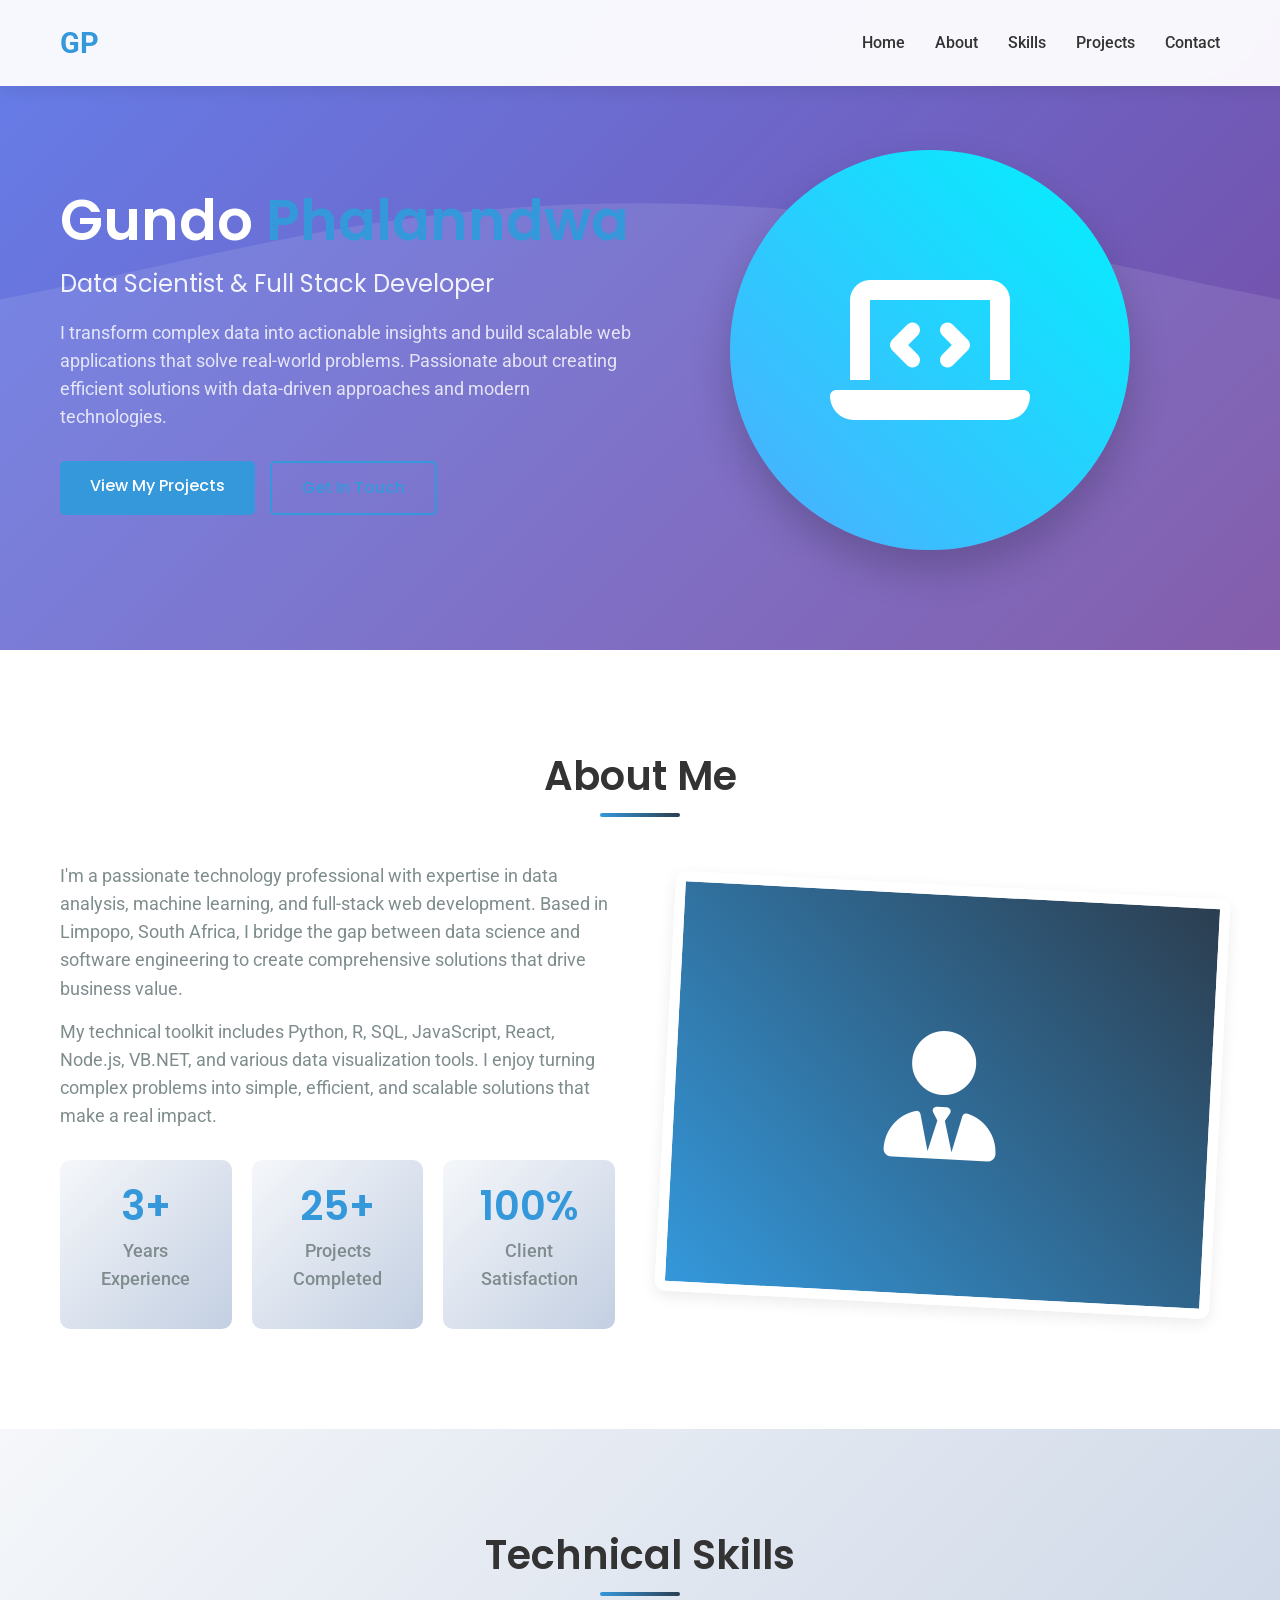
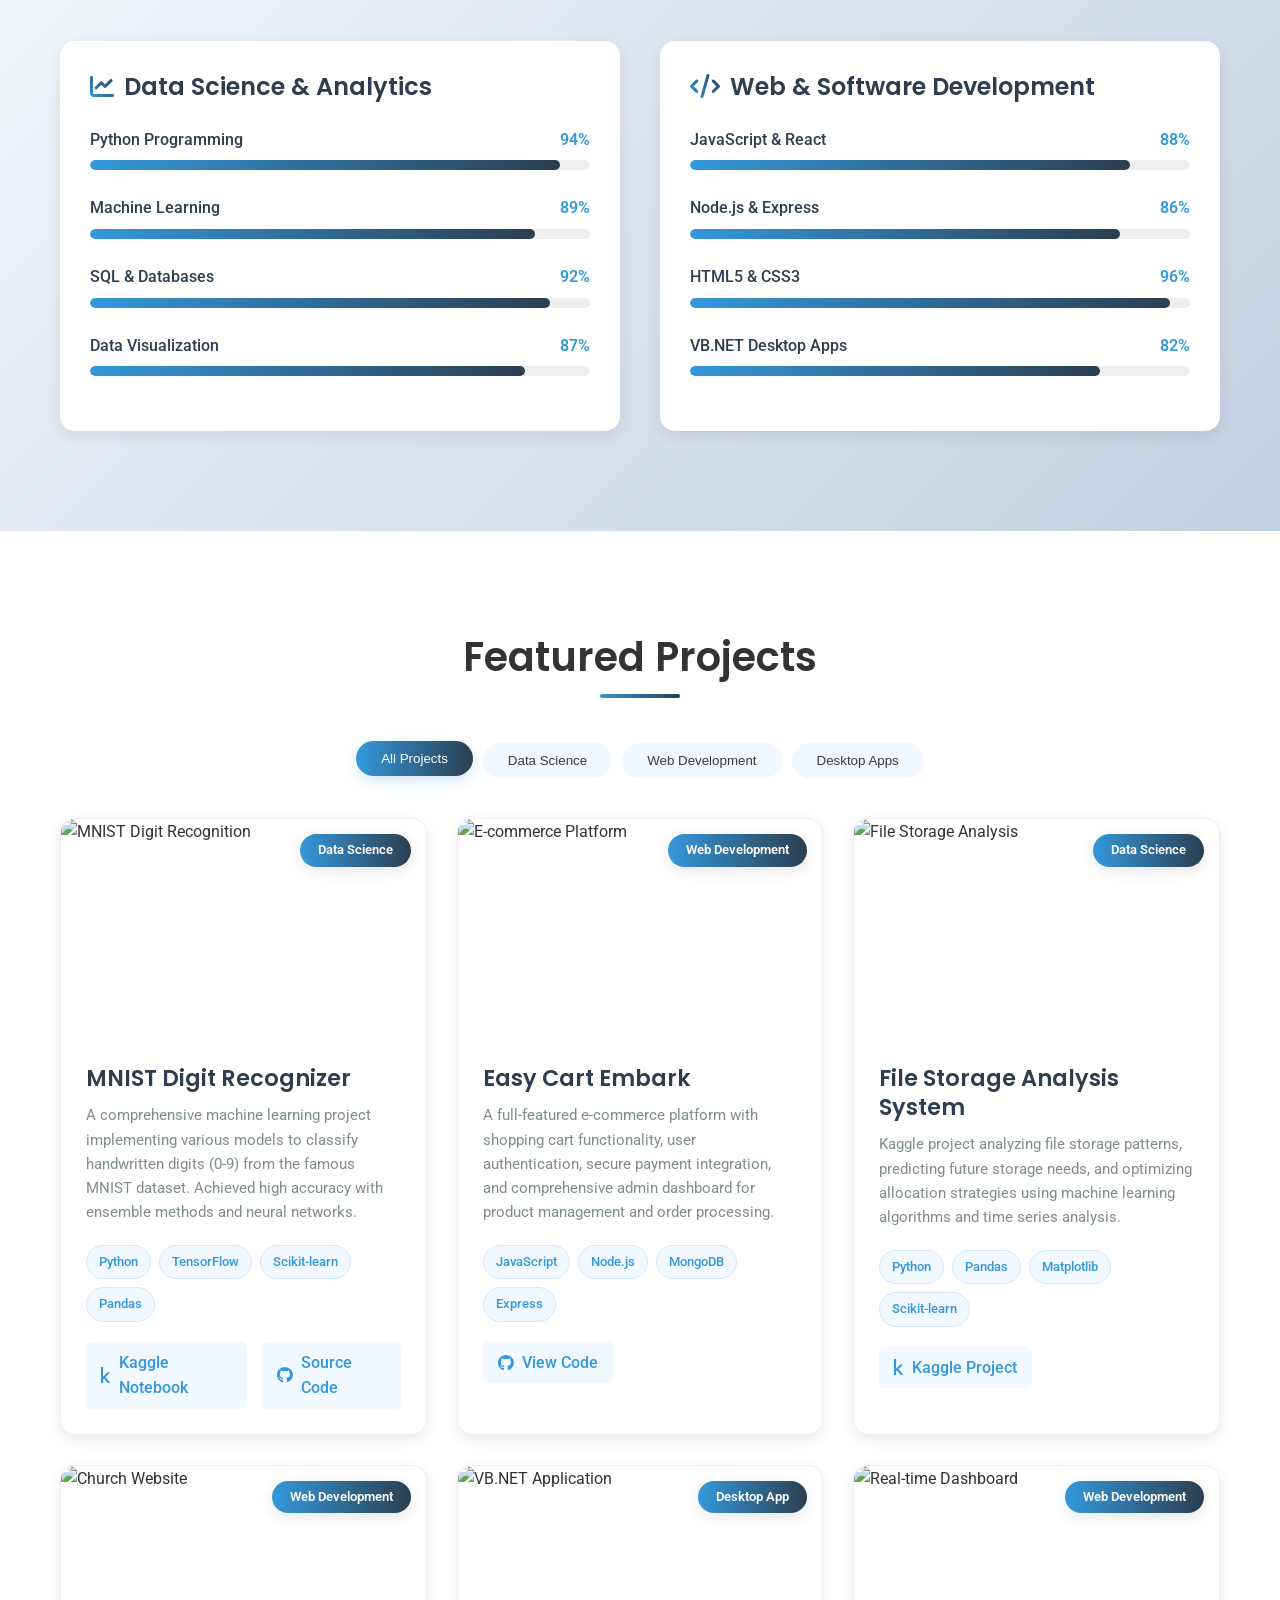
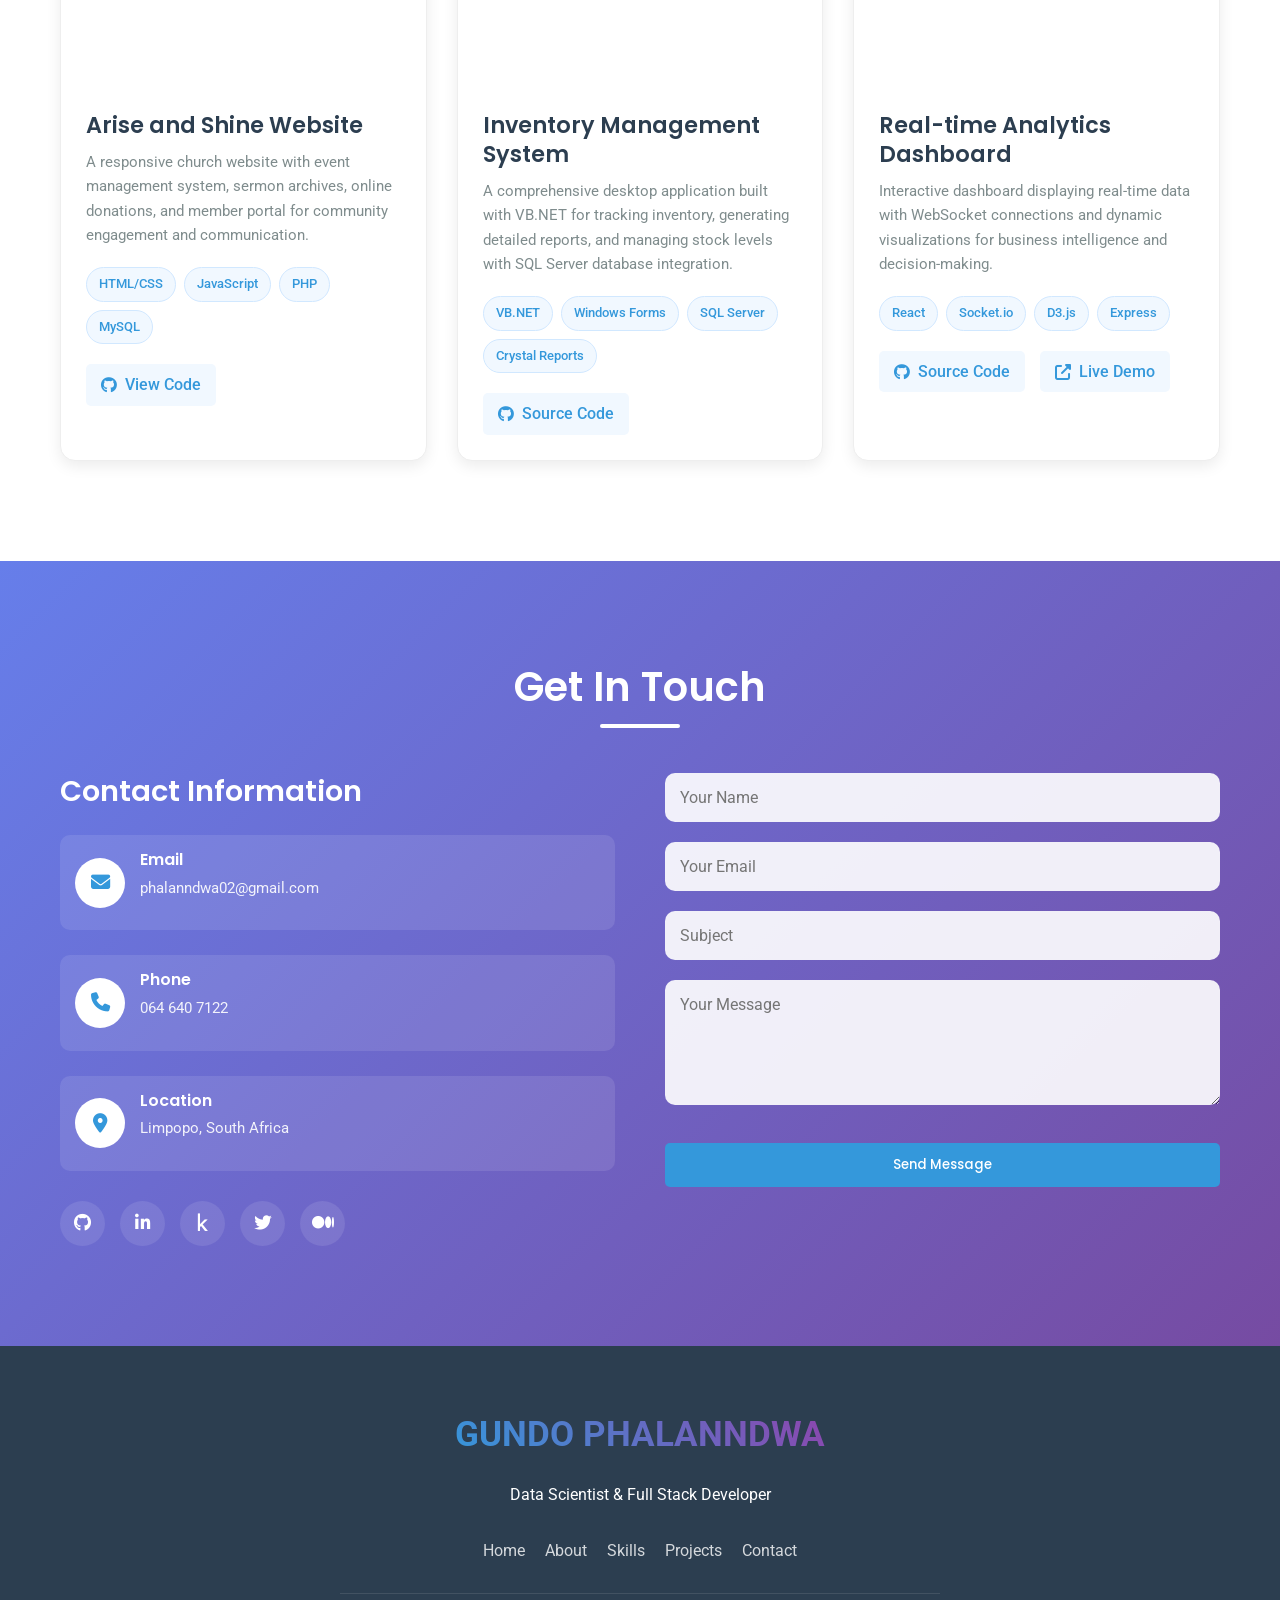
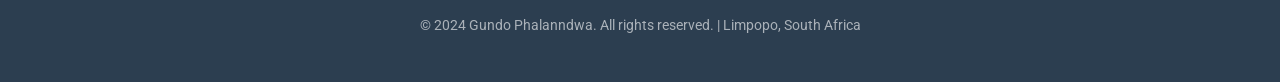
==== index.html @ 4a4c1b96 "Add files via upload" ====
<!DOCTYPE html>
<html lang="en">
<head>
    <meta charset="UTF-8">
    <meta name="viewport" content="width=device-width, initial-scale=1.0">
    <title>Gundo Phalanndwa | Data Scientist & Full Stack Developer</title>
    <link rel="stylesheet" href="https://cdnjs.cloudflare.com/ajax/libs/font-awesome/6.4.0/css/all.min.css">
    <link href="https://fonts.googleapis.com/css2?family=Poppins:wght@300;400;500;600;700&family=Roboto:wght@300;400;500&display=swap" rel="stylesheet">
    <style>
        /* Reset & Base Styles */
        * {
            margin: 0;
            padding: 0;
            box-sizing: border-box;
        }

        :root {
            --primary-color: #2c3e50;
            --secondary-color: #3498db;
            --accent-color: #e74c3c;
            --light-color: #ecf0f1;
            --dark-color: #2c3e50;
            --gray-color: #7f8c8d;
            --success-color: #27ae60;
            --warning-color: #f39c12;
            --box-shadow: 0 5px 15px rgba(0, 0, 0, 0.08);
            --transition: all 0.3s cubic-bezier(0.25, 0.46, 0.45, 0.94);
        }

        html {
            scroll-behavior: smooth;
        }

        body {
            font-family: 'Roboto', sans-serif;
            line-height: 1.6;
            color: #333;
            background-color: #f8f9fa;
        }

        .container {
            width: 100%;
            max-width: 1200px;
            margin: 0 auto;
            padding: 0 20px;
        }

        section {
            padding: 100px 0;
        }

        h1, h2, h3, h4 {
            font-family: 'Poppins', sans-serif;
            font-weight: 600;
            line-height: 1.3;
            margin-bottom: 15px;
        }

        p {
            margin-bottom: 15px;
        }

        a {
            text-decoration: none;
            color: inherit;
        }

        .btn {
            display: inline-block;
            padding: 12px 30px;
            border-radius: 5px;
            font-weight: 500;
            transition: var(--transition);
            cursor: pointer;
            border: none;
            font-family: 'Poppins', sans-serif;
            position: relative;
            overflow: hidden;
        }

        .btn-primary {
            background-color: var(--secondary-color);
            color: white;
        }

        .btn-primary:hover {
            background-color: #2980b9;
            transform: translateY(-3px);
            box-shadow: 0 10px 20px rgba(52, 152, 219, 0.2);
        }

        .btn-secondary {
            background-color: transparent;
            color: var(--secondary-color);
            border: 2px solid var(--secondary-color);
        }

        .btn-secondary:hover {
            background-color: var(--secondary-color);
            color: white;
            transform: translateY(-3px);
        }

        .section-title {
            font-size: 2.5rem;
            text-align: center;
            margin-bottom: 60px;
            position: relative;
        }

        .section-title::after {
            content: '';
            position: absolute;
            bottom: -15px;
            left: 50%;
            transform: translateX(-50%);
            width: 80px;
            height: 4px;
            background: linear-gradient(90deg, var(--secondary-color), var(--primary-color));
            border-radius: 2px;
        }

        .highlight {
            color: var(--secondary-color);
        }

        /* Navigation */
        #navbar {
            position: fixed;
            top: 0;
            width: 100%;
            background-color: rgba(255, 255, 255, 0.95);
            backdrop-filter: blur(10px);
            box-shadow: var(--box-shadow);
            z-index: 1000;
            transition: var(--transition);
        }

        #navbar.scrolled {
            padding: 10px 0;
            background-color: rgba(255, 255, 255, 0.98);
        }

        #navbar .container {
            display: flex;
            justify-content: space-between;
            align-items: center;
            padding: 20px;
        }

        .logo a {
            font-size: 1.8rem;
            font-weight: 700;
            color: var(--secondary-color);
        }

        .nav-links {
            display: flex;
            list-style: none;
        }

        .nav-links li {
            margin-left: 30px;
        }

        .nav-links a {
            font-weight: 500;
            position: relative;
            padding: 5px 0;
        }

        .nav-links a::after {
            content: '';
            position: absolute;
            bottom: 0;
            left: 0;
            width: 0;
            height: 2px;
            background-color: var(--secondary-color);
            transition: var(--transition);
        }

        .nav-links a:hover::after {
            width: 100%;
        }

        .menu-btn {
            display: none;
            font-size: 1.5rem;
            cursor: pointer;
            color: var(--primary-color);
        }

        /* Hero Section */
        .hero {
            background: linear-gradient(135deg, #667eea 0%, #764ba2 100%);
            color: white;
            padding-top: 150px;
            overflow: hidden;
            position: relative;
        }

        .hero::before {
            content: '';
            position: absolute;
            top: 0;
            left: 0;
            right: 0;
            bottom: 0;
            background: url('data:image/svg+xml,<svg xmlns="http://www.w3.org/2000/svg" viewBox="0 0 1440 320"><path fill="%23ffffff" fill-opacity="0.1" d="M0,96L48,112C96,128,192,160,288,160C384,160,480,128,576,112C672,96,768,96,864,112C960,128,1056,160,1152,160C1248,160,1344,128,1392,112L1440,96L1440,320L1392,320C1344,320,1248,320,1152,320C1056,320,960,320,864,320C768,320,672,320,576,320C480,320,384,320,288,320C192,320,96,320,48,320L0,320Z"></path></svg>') no-repeat bottom;
            background-size: cover;
        }

        .hero .container {
            display: flex;
            align-items: center;
            justify-content: space-between;
            position: relative;
            z-index: 1;
        }

        .hero-content {
            flex: 1;
            max-width: 600px;
        }

        .hero-title {
            font-size: 3.5rem;
            margin-bottom: 10px;
            color: white;
        }

        .hero-subtitle {
            font-size: 1.5rem;
            color: rgba(255, 255, 255, 0.9);
            margin-bottom: 20px;
            font-weight: 400;
        }

        .hero-description {
            font-size: 1.1rem;
            margin-bottom: 30px;
            color: rgba(255, 255, 255, 0.8);
        }

        .cta-buttons {
            display: flex;
            gap: 15px;
            flex-wrap: wrap;
        }

        .hero-image {
            flex: 1;
            display: flex;
            justify-content: center;
        }

        .image-placeholder {
            width: 400px;
            height: 400px;
            background: linear-gradient(45deg, #4facfe 0%, #00f2fe 100%);
            border-radius: 50%;
            display: flex;
            align-items: center;
            justify-content: center;
            color: white;
            font-size: 10rem;
            box-shadow: 0 20px 40px rgba(0, 0, 0, 0.2);
            animation: float 6s ease-in-out infinite;
        }

        @keyframes float {
            0%, 100% { transform: translateY(0); }
            50% { transform: translateY(-20px); }
        }

        /* About Section */
        .about {
            background-color: white;
        }

        .about-content {
            display: flex;
            align-items: center;
            gap: 50px;
        }

        .about-text {
            flex: 1;
        }

        .about-text p {
            color: var(--gray-color);
            font-size: 1.1rem;
        }

        .about-image {
            flex: 1;
        }

        .image-frame {
            border: 10px solid white;
            border-radius: 10px;
            box-shadow: var(--box-shadow);
            overflow: hidden;
            transform: rotate(3deg);
            transition: var(--transition);
        }

        .image-frame:hover {
            transform: rotate(0deg);
        }

        .placeholder-about {
            width: 100%;
            height: 400px;
            background: linear-gradient(45deg, var(--secondary-color), var(--primary-color));
            display: flex;
            align-items: center;
            justify-content: center;
            color: white;
            font-size: 8rem;
        }

        .experience {
            display: flex;
            justify-content: space-between;
            margin-top: 30px;
            flex-wrap: wrap;
            gap: 20px;
        }

        .exp-item {
            text-align: center;
            flex: 1;
            min-width: 120px;
            padding: 20px;
            background: linear-gradient(135deg, #f5f7fa 0%, #c3cfe2 100%);
            border-radius: 10px;
            transition: var(--transition);
        }

        .exp-item:hover {
            transform: translateY(-5px);
            box-shadow: var(--box-shadow);
        }

        .exp-item h3 {
            font-size: 2.5rem;
            color: var(--secondary-color);
            margin-bottom: 5px;
        }

        .exp-item p {
            color: var(--gray-color);
            font-weight: 500;
        }

        /* Skills Section */
        .skills {
            background: linear-gradient(135deg, #f5f7fa 0%, #c3cfe2 100%);
        }

        .skills-container {
            display: grid;
            grid-template-columns: repeat(auto-fit, minmax(500px, 1fr));
            gap: 40px;
        }

        .skill-category {
            background-color: white;
            padding: 30px;
            border-radius: 15px;
            box-shadow: var(--box-shadow);
            transition: var(--transition);
        }

        .skill-category:hover {
            transform: translateY(-5px);
            box-shadow: 0 15px 30px rgba(0, 0, 0, 0.1);
        }

        .skill-category h3 {
            font-size: 1.5rem;
            margin-bottom: 25px;
            display: flex;
            align-items: center;
            gap: 10px;
            color: var(--primary-color);
        }

        .skill-category h3 i {
            color: var(--secondary-color);
            background: linear-gradient(45deg, var(--secondary-color), var(--primary-color));
            -webkit-background-clip: text;
            -webkit-text-fill-color: transparent;
        }

        .skill-item {
            margin-bottom: 25px;
        }

        .skill-info {
            display: flex;
            justify-content: space-between;
            margin-bottom: 8px;
        }

        .skill-info span:first-child {
            font-weight: 500;
            color: var(--primary-color);
        }

        .skill-info span:last-child {
            font-weight: 600;
            color: var(--secondary-color);
        }

        .skill-bar {
            height: 10px;
            background-color: #eee;
            border-radius: 5px;
            overflow: hidden;
            position: relative;
        }

        .skill-bar::after {
            content: '';
            position: absolute;
            top: 0;
            left: 0;
            height: 100%;
            width: 0;
            background: linear-gradient(90deg, var(--secondary-color), var(--primary-color));
            border-radius: 5px;
            transition: width 1.5s ease-in-out;
        }

        .skill-level {
            height: 100%;
            background: linear-gradient(90deg, var(--secondary-color), var(--primary-color));
            border-radius: 5px;
            width: 0;
            transition: width 1.5s ease-in-out;
        }

        /* Projects Section */
        .projects {
            background-color: white;
        }

        .project-filters {
            display: flex;
            justify-content: center;
            gap: 10px;
            margin-bottom: 40px;
            flex-wrap: wrap;
        }

        .filter-btn {
            padding: 10px 25px;
            background-color: #f1f8ff;
            border: none;
            border-radius: 30px;
            cursor: pointer;
            transition: var(--transition);
            font-weight: 500;
            color: var(--primary-color);
        }

        .filter-btn.active, .filter-btn:hover {
            background: linear-gradient(90deg, var(--secondary-color), var(--primary-color));
            color: white;
            transform: translateY(-2px);
            box-shadow: 0 5px 15px rgba(52, 152, 219, 0.2);
        }

        .projects-grid {
            display: grid;
            grid-template-columns: repeat(auto-fill, minmax(350px, 1fr));
            gap: 30px;
        }

        .project-card {
            background-color: white;
            border-radius: 15px;
            overflow: hidden;
            box-shadow: var(--box-shadow);
            transition: var(--transition);
            border: 1px solid #eee;
        }

        .project-card:hover {
            transform: translateY(-10px);
            box-shadow: 0 20px 40px rgba(0, 0, 0, 0.15);
        }

        .project-image {
            position: relative;
            height: 220px;
            overflow: hidden;
        }

        .project-image img {
            width: 100%;
            height: 100%;
            object-fit: cover;
            transition: var(--transition);
        }

        .project-card:hover .project-image img {
            transform: scale(1.1);
        }

        .project-type {
            position: absolute;
            top: 15px;
            right: 15px;
            background: linear-gradient(90deg, var(--secondary-color), var(--primary-color));
            color: white;
            padding: 6px 18px;
            border-radius: 20px;
            font-size: 0.8rem;
            font-weight: 600;
            box-shadow: 0 4px 15px rgba(0, 0, 0, 0.1);
        }

        .project-content {
            padding: 25px;
        }

        .project-content h3 {
            font-size: 1.4rem;
            color: var(--primary-color);
            margin-bottom: 10px;
        }

        .project-content p {
            color: var(--gray-color);
            font-size: 0.95rem;
            margin-bottom: 20px;
        }

        .project-tech {
            display: flex;
            flex-wrap: wrap;
            gap: 8px;
            margin: 15px 0;
        }

        .project-tech span {
            background-color: #f1f8ff;
            color: var(--secondary-color);
            padding: 6px 12px;
            border-radius: 20px;
            font-size: 0.8rem;
            font-weight: 500;
            border: 1px solid #d1e8ff;
        }

        .project-links {
            display: flex;
            gap: 15px;
            margin-top: 20px;
        }

        .project-links a {
            display: flex;
            align-items: center;
            gap: 8px;
            color: var(--secondary-color);
            font-weight: 500;
            padding: 8px 15px;
            border-radius: 5px;
            transition: var(--transition);
            background-color: #f1f8ff;
        }

        .project-links a:hover {
            background-color: var(--secondary-color);
            color: white;
            transform: translateY(-2px);
        }

        /* Contact Section */
        .contact {
            background: linear-gradient(135deg, #667eea 0%, #764ba2 100%);
            color: white;
        }

        .contact .section-title {
            color: white;
        }

        .contact .section-title::after {
            background: white;
        }

        .contact-container {
            display: grid;
            grid-template-columns: repeat(auto-fit, minmax(300px, 1fr));
            gap: 50px;
        }

        .contact-info h3 {
            font-size: 1.8rem;
            margin-bottom: 25px;
            color: white;
        }

        .contact-item {
            display: flex;
            align-items: center;
            gap: 15px;
            margin-bottom: 25px;
            padding: 15px;
            background-color: rgba(255, 255, 255, 0.1);
            border-radius: 10px;
            transition: var(--transition);
        }

        .contact-item:hover {
            background-color: rgba(255, 255, 255, 0.2);
            transform: translateX(5px);
        }

        .contact-item i {
            font-size: 1.2rem;
            color: var(--secondary-color);
            width: 50px;
            height: 50px;
            background-color: white;
            border-radius: 50%;
            display: flex;
            align-items: center;
            justify-content: center;
            flex-shrink: 0;
        }

        .contact-item div h4 {
            color: white;
            margin-bottom: 5px;
            font-size: 1rem;
        }

        .contact-item div p {
            color: rgba(255, 255, 255, 0.9);
            font-size: 0.95rem;
        }

        .social-links {
            display: flex;
            gap: 15px;
            margin-top: 30px;
        }

        .social-links a {
            display: flex;
            align-items: center;
            justify-content: center;
            width: 45px;
            height: 45px;
            background-color: rgba(255, 255, 255, 0.1);
            border-radius: 50%;
            color: white;
            transition: var(--transition);
            font-size: 1.1rem;
        }

        .social-links a:hover {
            background-color: white;
            color: var(--secondary-color);
            transform: translateY(-5px) scale(1.1);
        }

        .contact-form .form-group {
            margin-bottom: 20px;
        }

        .contact-form input,
        .contact-form textarea {
            width: 100%;
            padding: 15px;
            border: none;
            border-radius: 10px;
            font-family: 'Roboto', sans-serif;
            font-size: 1rem;
            transition: var(--transition);
            background-color: rgba(255, 255, 255, 0.9);
        }

        .contact-form input:focus,
        .contact-form textarea:focus {
            outline: none;
            background-color: white;
            box-shadow: 0 5px 15px rgba(0, 0, 0, 0.1);
        }

        .contact-form button {
            width: 100%;
            margin-top: 10px;
        }

        /* Footer */
        .footer {
            background-color: var(--primary-color);
            color: white;
            padding: 60px 0 30px;
            text-align: center;
        }

        .footer-content {
            max-width: 600px;
            margin: 0 auto;
        }

        .footer-logo {
            font-size: 2.2rem;
            font-weight: 700;
            color: var(--secondary-color);
            margin-bottom: 20px;
            display: inline-block;
            background: linear-gradient(45deg, var(--secondary-color), #8e44ad);
            -webkit-background-clip: text;
            -webkit-text-fill-color: transparent;
        }

        .footer-links {
            display: flex;
            justify-content: center;
            gap: 20px;
            margin: 30px 0;
            flex-wrap: wrap;
        }

        .footer-links a {
            color: rgba(255, 255, 255, 0.8);
            transition: var(--transition);
        }

        .footer-links a:hover {
            color: var(--secondary-color);
        }

        .footer-copyright {
            margin-top: 30px;
            padding-top: 20px;
            border-top: 1px solid rgba(255, 255, 255, 0.1);
            color: rgba(255, 255, 255, 0.6);
            font-size: 0.9rem;
        }

        /* Responsive Styles */
        @media (max-width: 1100px) {
            .hero .container {
                flex-direction: column;
                text-align: center;
            }
            
            .hero-content {
                margin-bottom: 60px;
            }
            
            .about-content {
                flex-direction: column;
            }
            
            .skills-container {
                grid-template-columns: 1fr;
            }
            
            .projects-grid {
                grid-template-columns: repeat(auto-fill, minmax(300px, 1fr));
            }
        }

        @media (max-width: 768px) {
            .nav-links {
                position: fixed;
                top: 70px;
                left: -100%;
                width: 100%;
                height: calc(100vh - 70px);
                background-color: white;
                flex-direction: column;
                align-items: center;
                justify-content: flex-start;
                padding-top: 50px;
                transition: var(--transition);
                box-shadow: var(--box-shadow);
            }
            
            .nav-links.active {
                left: 0;
            }
            
            .nav-links li {
                margin: 15px 0;
            }
            
            .menu-btn {
                display: block;
            }
            
            .hero-title {
                font-size: 2.5rem;
            }
            
            .section-title {
                font-size: 2rem;
            }
            
            .experience {
                flex-direction: column;
                gap: 15px;
            }
            
            .skills-container {
                grid-template-columns: 1fr;
            }
            
            .project-filters {
                flex-direction: column;
                align-items: center;
            }
            
            .filter-btn {
                width: 200px;
            }
            
            .contact-container {
                grid-template-columns: 1fr;
            }
        }

        @media (max-width: 576px) {
            .hero-title {
                font-size: 2rem;
            }
            
            .hero-subtitle {
                font-size: 1.2rem;
            }
            
            .cta-buttons {
                flex-direction: column;
                align-items: center;
            }
            
            .btn {
                width: 100%;
                max-width: 250px;
                text-align: center;
            }
            
            .image-placeholder {
                width: 300px;
                height: 300px;
                font-size: 7rem;
            }
            
            .projects-grid {
                grid-template-columns: 1fr;
            }
            
            .footer-links {
                flex-direction: column;
                gap: 10px;
            }
        }

        /* Animation for skill bars */
        @keyframes slideIn {
            from { width: 0; }
            to { width: var(--target-width); }
        }
    </style>
</head>
<body>
    <!-- Navigation -->
    <nav id="navbar">
        <div class="container">
            <div class="logo">
                <a href="#home">GP</a>
            </div>
            <ul class="nav-links">
                <li><a href="#home">Home</a></li>
                <li><a href="#about">About</a></li>
                <li><a href="#skills">Skills</a></li>
                <li><a href="#projects">Projects</a></li>
                <li><a href="#contact">Contact</a></li>
            </ul>
            <div class="menu-btn">
                <i class="fas fa-bars"></i>
            </div>
        </div>
    </nav>

    <!-- Hero Section -->
    <section id="home" class="hero">
        <div class="container">
            <div class="hero-content">
                <h1 class="hero-title">Gundo <span class="highlight">Phalanndwa</span></h1>
                <h2 class="hero-subtitle">Data Scientist & Full Stack Developer</h2>
                <p class="hero-description">I transform complex data into actionable insights and build scalable web applications that solve real-world problems. Passionate about creating efficient solutions with data-driven approaches and modern technologies.</p>
                <div class="cta-buttons">
                    <a href="#projects" class="btn btn-primary">View My Projects</a>
                    <a href="#contact" class="btn btn-secondary">Get In Touch</a>
                </div>
            </div>
            <div class="hero-image">
                <div class="image-placeholder">
                    <i class="fas fa-laptop-code"></i>
                </div>
            </div>
        </div>
    </section>

    <!-- About Section -->
    <section id="about" class="about">
        <div class="container">
            <h2 class="section-title">About Me</h2>
            <div class="about-content">
                <div class="about-text">
                    <p>I'm a passionate technology professional with expertise in data analysis, machine learning, and full-stack web development. Based in Limpopo, South Africa, I bridge the gap between data science and software engineering to create comprehensive solutions that drive business value.</p>
                    <p>My technical toolkit includes Python, R, SQL, JavaScript, React, Node.js, VB.NET, and various data visualization tools. I enjoy turning complex problems into simple, efficient, and scalable solutions that make a real impact.</p>
                    <div class="experience">
                        <div class="exp-item">
                            <h3>3+</h3>
                            <p>Years Experience</p>
                        </div>
                        <div class="exp-item">
                            <h3>25+</h3>
                            <p>Projects Completed</p>
                        </div>
                        <div class="exp-item">
                            <h3>100%</h3>
                            <p>Client Satisfaction</p>
                        </div>
                    </div>
                </div>
                <div class="about-image">
                    <div class="image-frame">
                        <div class="placeholder-about">
                            <i class="fas fa-user-tie"></i>
                        </div>
                    </div>
                </div>
            </div>
        </div>
    </section>

    <!-- Skills Section -->
    <section id="skills" class="skills">
        <div class="container">
            <h2 class="section-title">Technical Skills</h2>
            <div class="skills-container">
                <!-- Data Science Skills -->
                <div class="skill-category">
                    <h3><i class="fas fa-chart-line"></i> Data Science & Analytics</h3>
                    <div class="skill-items">
                        <div class="skill-item">
                            <div class="skill-info">
                                <span>Python Programming</span>
                                <span>94%</span>
                            </div>
                            <div class="skill-bar">
                                <div class="skill-level" data-width="94%"></div>
                            </div>
                        </div>
                        <div class="skill-item">
                            <div class="skill-info">
                                <span>Machine Learning</span>
                                <span>89%</span>
                            </div>
                            <div class="skill-bar">
                                <div class="skill-level" data-width="89%"></div>
                            </div>
                        </div>
                        <div class="skill-item">
                            <div class="skill-info">
                                <span>SQL & Databases</span>
                                <span>92%</span>
                            </div>
                            <div class="skill-bar">
                                <div class="skill-level" data-width="92%"></div>
                            </div>
                        </div>
                        <div class="skill-item">
                            <div class="skill-info">
                                <span>Data Visualization</span>
                                <span>87%</span>
                            </div>
                            <div class="skill-bar">
                                <div class="skill-level" data-width="87%"></div>
                            </div>
                        </div>
                    </div>
                </div>

                <!-- Web Development Skills -->
                <div class="skill-category">
                    <h3><i class="fas fa-code"></i> Web & Software Development</h3>
                    <div class="skill-items">
                        <div class="skill-item">
                            <div class="skill-info">
                                <span>JavaScript & React</span>
                                <span>88%</span>
                            </div>
                            <div class="skill-bar">
                                <div class="skill-level" data-width="88%"></div>
                            </div>
                        </div>
                        <div class="skill-item">
                            <div class="skill-info">
                                <span>Node.js & Express</span>
                                <span>86%</span>
                            </div>
                            <div class="skill-bar">
                                <div class="skill-level" data-width="86%"></div>
                            </div>
                        </div>
                        <div class="skill-item">
                            <div class="skill-info">
                                <span>HTML5 & CSS3</span>
                                <span>96%</span>
                            </div>
                            <div class="skill-bar">
                                <div class="skill-level" data-width="96%"></div>
                            </div>
                        </div>
                        <div class="skill-item">
                            <div class="skill-info">
                                <span>VB.NET Desktop Apps</span>
                                <span>82%</span>
                            </div>
                            <div class="skill-bar">
                                <div class="skill-level" data-width="82%"></div>
                            </div>
                        </div>
                    </div>
                </div>
            </div>
        </div>
    </section>

    <!-- Projects Section -->
    <section id="projects" class="projects">
        <div class="container">
            <h2 class="section-title">Featured Projects</h2>
            <div class="project-filters">
                <button class="filter-btn active" data-filter="all">All Projects</button>
                <button class="filter-btn" data-filter="data-science">Data Science</button>
                <button class="filter-btn" data-filter="web-dev">Web Development</button>
                <button class="filter-btn" data-filter="desktop">Desktop Apps</button>
            </div>
            <div class="projects-grid">
                <!-- Project 1: MNIST Digit Recognizer -->
                <div class="project-card" data-category="data-science">
                    <div class="project-image">
                        <div class="project-type">Data Science</div>
                        <img src="https://images.unsplash.com/photo-1555949963-aa79dcee981c?ixlib=rb-4.0.3&auto=format&fit=crop&w=600&q=80" alt="MNIST Digit Recognition">
                    </div>
                    <div class="project-content">
                        <h3>MNIST Digit Recognizer</h3>
                        <p>A comprehensive machine learning project implementing various models to classify handwritten digits (0-9) from the famous MNIST dataset. Achieved high accuracy with ensemble methods and neural networks.</p>
                        <div class="project-tech">
                            <span>Python</span>
                            <span>TensorFlow</span>
                            <span>Scikit-learn</span>
                            <span>Pandas</span>
                        </div>
                        <div class="project-links">
                            <a href="https://www.kaggle.com/code/gundophalanndwa/mnist-machine-learning" target="_blank"><i class="fab fa-kaggle"></i> Kaggle Notebook</a>
                            <a href="#"><i class="fab fa-github"></i> Source Code</a>
                        </div>
                    </div>
                </div>

                <!-- Project 2: Easy Cart Embark -->
                <div class="project-card" data-category="web-dev">
                    <div class="project-image">
                        <div class="project-type">Web Development</div>
                        <img src="https://images.unsplash.com/photo-1556742049-0cfed4f6a45d?ixlib=rb-4.0.3&auto=format&fit=crop&w=600&q=80" alt="E-commerce Platform">
                    </div>
                    <div class="project-content">
                        <h3>Easy Cart Embark</h3>
                        <p>A full-featured e-commerce platform with shopping cart functionality, user authentication, secure payment integration, and comprehensive admin dashboard for product management and order processing.</p>
                        <div class="project-tech">
                            <span>JavaScript</span>
                            <span>Node.js</span>
                            <span>MongoDB</span>
                            <span>Express</span>
                        </div>
                        <div class="project-links">
                            <a href="https://github.com/Gundo-gp/easy-cart-embark" target="_blank"><i class="fab fa-github"></i> View Code</a>
                        </div>
                    </div>
                </div>

                <!-- Project 3: File Storage Analysis -->
                <div class="project-card" data-category="data-science">
                    <div class="project-image">
                        <div class="project-type">Data Science</div>
                        <img src="https://images.unsplash.com/photo-1581094794329-c8112a89af12?ixlib=rb-4.0.3&auto=format&fit=crop&w=600&q=80" alt="File Storage Analysis">
                    </div>
                    <div class="project-content">
                        <h3>File Storage Analysis System</h3>
                        <p>Kaggle project analyzing file storage patterns, predicting future storage needs, and optimizing allocation strategies using machine learning algorithms and time series analysis.</p>
                        <div class="project-tech">
                            <span>Python</span>
                            <span>Pandas</span>
                            <span>Matplotlib</span>
                            <span>Scikit-learn</span>
                        </div>
                        <div class="project-links">
                            <a href="#" target="_blank"><i class="fab fa-kaggle"></i> Kaggle Project</a>
                        </div>
                    </div>
                </div>

                <!-- Project 4: Arise and Shine Website -->
                <div class="project-card" data-category="web-dev">
                    <div class="project-image">
                        <div class="project-type">Web Development</div>
                        <img src="https://images.unsplash.com/photo-1499750310107-5fef28a66643?ixlib=rb-4.0.3&auto=format&fit=crop&w=600&q=80" alt="Church Website">
                    </div>
                    <div class="project-content">
                        <h3>Arise and Shine Website</h3>
                        <p>A responsive church website with event management system, sermon archives, online donations, and member portal for community engagement and communication.</p>
                        <div class="project-tech">
                            <span>HTML/CSS</span>
                            <span>JavaScript</span>
                            <span>PHP</span>
                            <span>MySQL</span>
                        </div>
                        <div class="project-links">
                            <a href="https://github.com/Gundo-gp/ariseandshinewebsite" target="_blank"><i class="fab fa-github"></i> View Code</a>
                        </div>
                    </div>
                </div>

                <!-- Project 5: VB.NET Inventory System -->
                <div class="project-card" data-category="desktop">
                    <div class="project-image">
                        <div class="project-type">Desktop App</div>
                        <img src="https://images.unsplash.com/photo-1581094794329-c8112a89af12?ixlib=rb-4.0.3&auto=format&fit=crop&w=600&q=80" alt="VB.NET Application">
                    </div>
                    <div class="project-content">
                        <h3>Inventory Management System</h3>
                        <p>A comprehensive desktop application built with VB.NET for tracking inventory, generating detailed reports, and managing stock levels with SQL Server database integration.</p>
                        <div class="project-tech">
                            <span>VB.NET</span>
                            <span>Windows Forms</span>
                            <span>SQL Server</span>
                            <span>Crystal Reports</span>
                        </div>
                        <div class="project-links">
                            <a href="#"><i class="fab fa-github"></i> Source Code</a>
                        </div>
                    </div>
                </div>

                <!-- Project 6: Real-time Analytics Dashboard -->
                <div class="project-card" data-category="web-dev">
                    <div class="project-image">
                        <div class="project-type">Web Development</div>
                        <img src="https://images.unsplash.com/photo-1460925895917-afdab827c52f?ixlib=rb-4.0.3&auto=format&fit=crop&w=600&q=80" alt="Real-time Dashboard">
                    </div>
                    <div class="project-content">
                        <h3>Real-time Analytics Dashboard</h3>
                        <p>Interactive dashboard displaying real-time data with WebSocket connections and dynamic visualizations for business intelligence and decision-making.</p>
                        <div class="project-tech">
                            <span>React</span>
                            <span>Socket.io</span>
                            <span>D3.js</span>
                            <span>Express</span>
                        </div>
                        <div class="project-links">
                            <a href="#"><i class="fab fa-github"></i> Source Code</a>
                            <a href="#"><i class="fas fa-external-link-alt"></i> Live Demo</a>
                        </div>
                    </div>
                </div>
            </div>
        </div>
    </section>

    <!-- Contact Section -->
    <section id="contact" class="contact">
        <div class="container">
            <h2 class="section-title">Get In Touch</h2>
            <div class="contact-container">
                <div class="contact-info">
                    <h3>Contact Information</h3>
                    <div class="contact-item">
                        <i class="fas fa-envelope"></i>
                        <div>
                            <h4>Email</h4>
                            <p>phalanndwa02@gmail.com</p>
                        </div>
                    </div>
                    <div class="contact-item">
                        <i class="fas fa-phone"></i>
                        <div>
                            <h4>Phone</h4>
                            <p>064 640 7122</p>
                        </div>
                    </div>
                    <div class="contact-item">
                        <i class="fas fa-map-marker-alt"></i>
                        <div>
                            <h4>Location</h4>
                            <p>Limpopo, South Africa</p>
                        </div>
                    </div>
                    <div class="social-links">
                        <a href="https://github.com/Gundo-gp" target="_blank" title="GitHub"><i class="fab fa-github"></i></a>
                        <a href="#" target="_blank" title="LinkedIn"><i class="fab fa-linkedin-in"></i></a>
                        <a href="#" target="_blank" title="Kaggle"><i class="fab fa-kaggle"></i></a>
                        <a href="#" target="_blank" title="Twitter"><i class="fab fa-twitter"></i></a>
                        <a href="#" target="_blank" title="Medium"><i class="fab fa-medium-m"></i></a>
                    </div>
                </div>
                <div class="contact-form">
                    <form id="contactForm">
                        <div class="form-group">
                            <input type="text" placeholder="Your Name" required>
                        </div>
                        <div class="form-group">
                            <input type="email" placeholder="Your Email" required>
                        </div>
                        <div class="form-group">
                            <input type="text" placeholder="Subject" required>
                        </div>
                        <div class="form-group">
                            <textarea placeholder="Your Message" rows="5" required></textarea>
                        </div>
                        <button type="submit" class="btn btn-primary">Send Message</button>
                    </form>
                </div>
            </div>
        </div>
    </section>

    <!-- Footer -->
    <footer class="footer">
        <div class="container">
            <div class="footer-content">
                <div class="footer-logo">GUNDO PHALANNDWA</div>
                <p>Data Scientist & Full Stack Developer</p>
                <div class="footer-links">
                    <a href="#home">Home</a>
                    <a href="#about">About</a>
                    <a href="#skills">Skills</a>
                    <a href="#projects">Projects</a>
                    <a href="#contact">Contact</a>
                </div>
                <div class="footer-copyright">
                    <p>&copy; 2024 Gundo Phalanndwa. All rights reserved. | Limpopo, South Africa</p>
                </div>
            </div>
        </div>
    </footer>

    <script>
        // Navigation scroll effect
        window.addEventListener('scroll', function() {
            const navbar = document.getElementById('navbar');
            if (window.scrollY > 100) {
                navbar.classList.add('scrolled');
            } else {
                navbar.classList.remove('scrolled');
            }
        });

        // Mobile menu toggle
        const menuBtn = document.querySelector('.menu-btn');
        const navLinks = document.querySelector('.nav-links');

        menuBtn.addEventListener('click', function() {
            navLinks.classList.toggle('active');
            const icon = menuBtn.querySelector('i');
            if (icon.classList.contains('fa-bars')) {
                icon.classList.remove('fa-bars');
                icon.classList.add('fa-times');
            } else {
                icon.classList.remove('fa-times');
                icon.classList.add('fa-bars');
            }
        });

        // Close mobile menu when clicking on a link
        document.querySelectorAll('.nav-links a').forEach(link => {
            link.addEventListener('click', function() {
                navLinks.classList.remove('active');
                menuBtn.querySelector('i').classList.remove('fa-times');
                menuBtn.querySelector('i').classList.add('fa-bars');
            });
        });

        // Project filtering
        const filterBtns = document.querySelectorAll('.filter-btn');
        const projectCards = document.querySelectorAll('.project-card');

        filterBtns.forEach(btn => {
            btn.addEventListener('click', function() {
                // Remove active class from all buttons
                filterBtns.forEach(b => b.classList.remove('active'));
                
                // Add active class to clicked button
                this.classList.add('active');
                
                const filterValue = this.getAttribute('data-filter');
                
                projectCards.forEach(card => {
                    if (filterValue === 'all' || card.getAttribute('data-category') === filterValue) {
                        card.style.display = 'block';
                        setTimeout(() => {
                            card.style.opacity = '1';
                            card.style.transform = 'translateY(0)';
                        }, 100);
                    } else {
                        card.style.opacity = '0';
                        card.style.transform = 'translateY(20px)';
                        setTimeout(() => {
                            card.style.display = 'none';
                        }, 300);
                    }
                });
            });
        });

        // Animate skill bars when they come into view
        const skillBars = document.querySelectorAll('.skill-level');

        function animateSkillBars() {
            skillBars.forEach(bar => {
                const width = bar.getAttribute('data-width');
                bar.style.width = width;
            });
        }

        // Use Intersection Observer to animate skill bars when in view
        const observerOptions = {
            root: null,
            rootMargin: '0px',
            threshold: 0.3
        };

        const observer = new IntersectionObserver((entries) => {
            entries.forEach(entry => {
                if (entry.isIntersecting) {
                    animateSkillBars();
                }
            });
        }, observerOptions);

        const skillsSection = document.getElementById('skills');
        if (skillsSection) {
            observer.observe(skillsSection);
        }

        // Contact form submission
        const contactForm = document.getElementById('contactForm');
        if (contactForm) {
            contactForm.addEventListener('submit', function(e) {
                e.preventDefault();
                
                // Get form values
                const name = this.querySelector('input[type="text"]').value;
                const email = this.querySelector('input[type="email"]').value;
                const subject = this.querySelectorAll('input[type="text"]')[1].value;
                const message = this.querySelector('textarea').value;
                
                // Simple form validation
                if (!name || !email || !subject || !message) {
                    alert('Please fill in all fields before submitting.');
                    return;
                }
                
                // Email validation
                const emailRegex = /^[^\s@]+@[^\s@]+\.[^\s@]+$/;
                if (!emailRegex.test(email)) {
                    alert('Please enter a valid email address.');
                    return;
                }
                
                // Show success message
                alert(`Thank you for your message, ${name}! I'll get back to you within 24 hours.`);
                
                // In a real application, you would send this data to a server
                // Example using fetch API:
                /*
                fetch('/api/contact', {
                    method: 'POST',
                    headers: {
                        'Content-Type': 'application/json',
                    },
                    body: JSON.stringify({ name, email, subject, message })
                })
                .then(response => response.json())
                .then(data => {
                    alert('Message sent successfully!');
                    contactForm.reset();
                })
                .catch(error => {
                    console.error('Error:', error);
                    alert('There was an error sending your message. Please try again.');
                });
                */
                
                // Reset form
                this.reset();
            });
        }

        // Smooth scrolling for anchor links
        document.querySelectorAll('a[href^="#"]').forEach(anchor => {
            anchor.addEventListener('click', function(e) {
                e.preventDefault();
                
                const targetId = this.getAttribute('href');
                if (targetId === '#') return;
                
                const targetElement = document.querySelector(targetId);
                if (targetElement) {
                    window.scrollTo({
                        top: targetElement.offsetTop - 80,
                        behavior: 'smooth'
                    });
                }
            });
        });

        // Initialize animations on page load
        window.addEventListener('load', function() {
            // Check if skills section is in view on page load
            const skillsRect = skillsSection.getBoundingClientRect();
            if (skillsRect.top < window.innerHeight && skillsRect.bottom > 0) {
                animateSkillBars();
            }
            
            // Add initial animation to project cards
            projectCards.forEach((card, index) => {
                card.style.opacity = '0';
                card.style.transform = 'translateY(20px)';
                card.style.transition = 'opacity 0.5s ease, transform 0.5s ease';
                
                setTimeout(() => {
                    card.style.opacity = '1';
                    card.style.transform = 'translateY(0)';
                }, 100 + index * 100);
            });
        });

        // Add hover effect to project cards
        projectCards.forEach(card => {
            card.addEventListener('mouseenter', function() {
                this.style.transform = 'translateY(-10px) scale(1.02)';
            });
            
            card.addEventListener('mouseleave', function() {
                this.style.transform = 'translateY(0) scale(1)';
            });
        });
    </script>
</body>
</html>
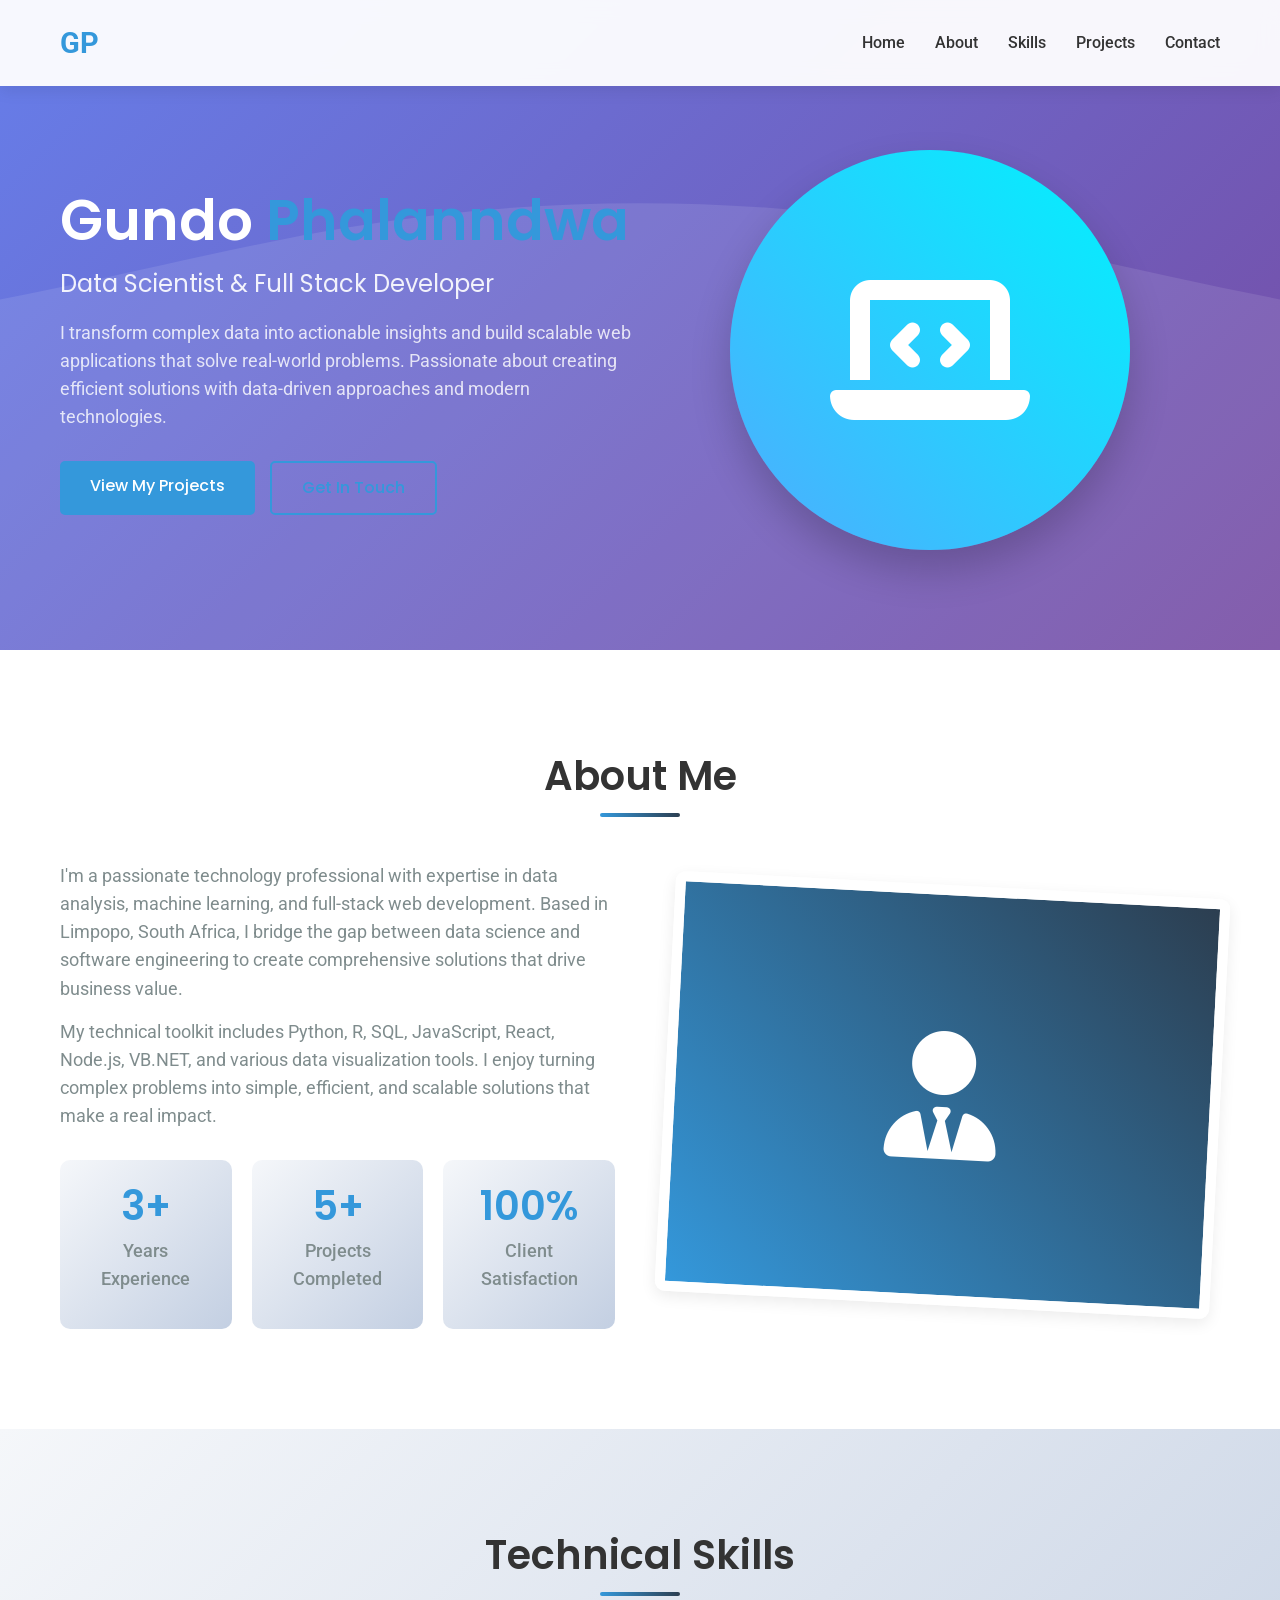
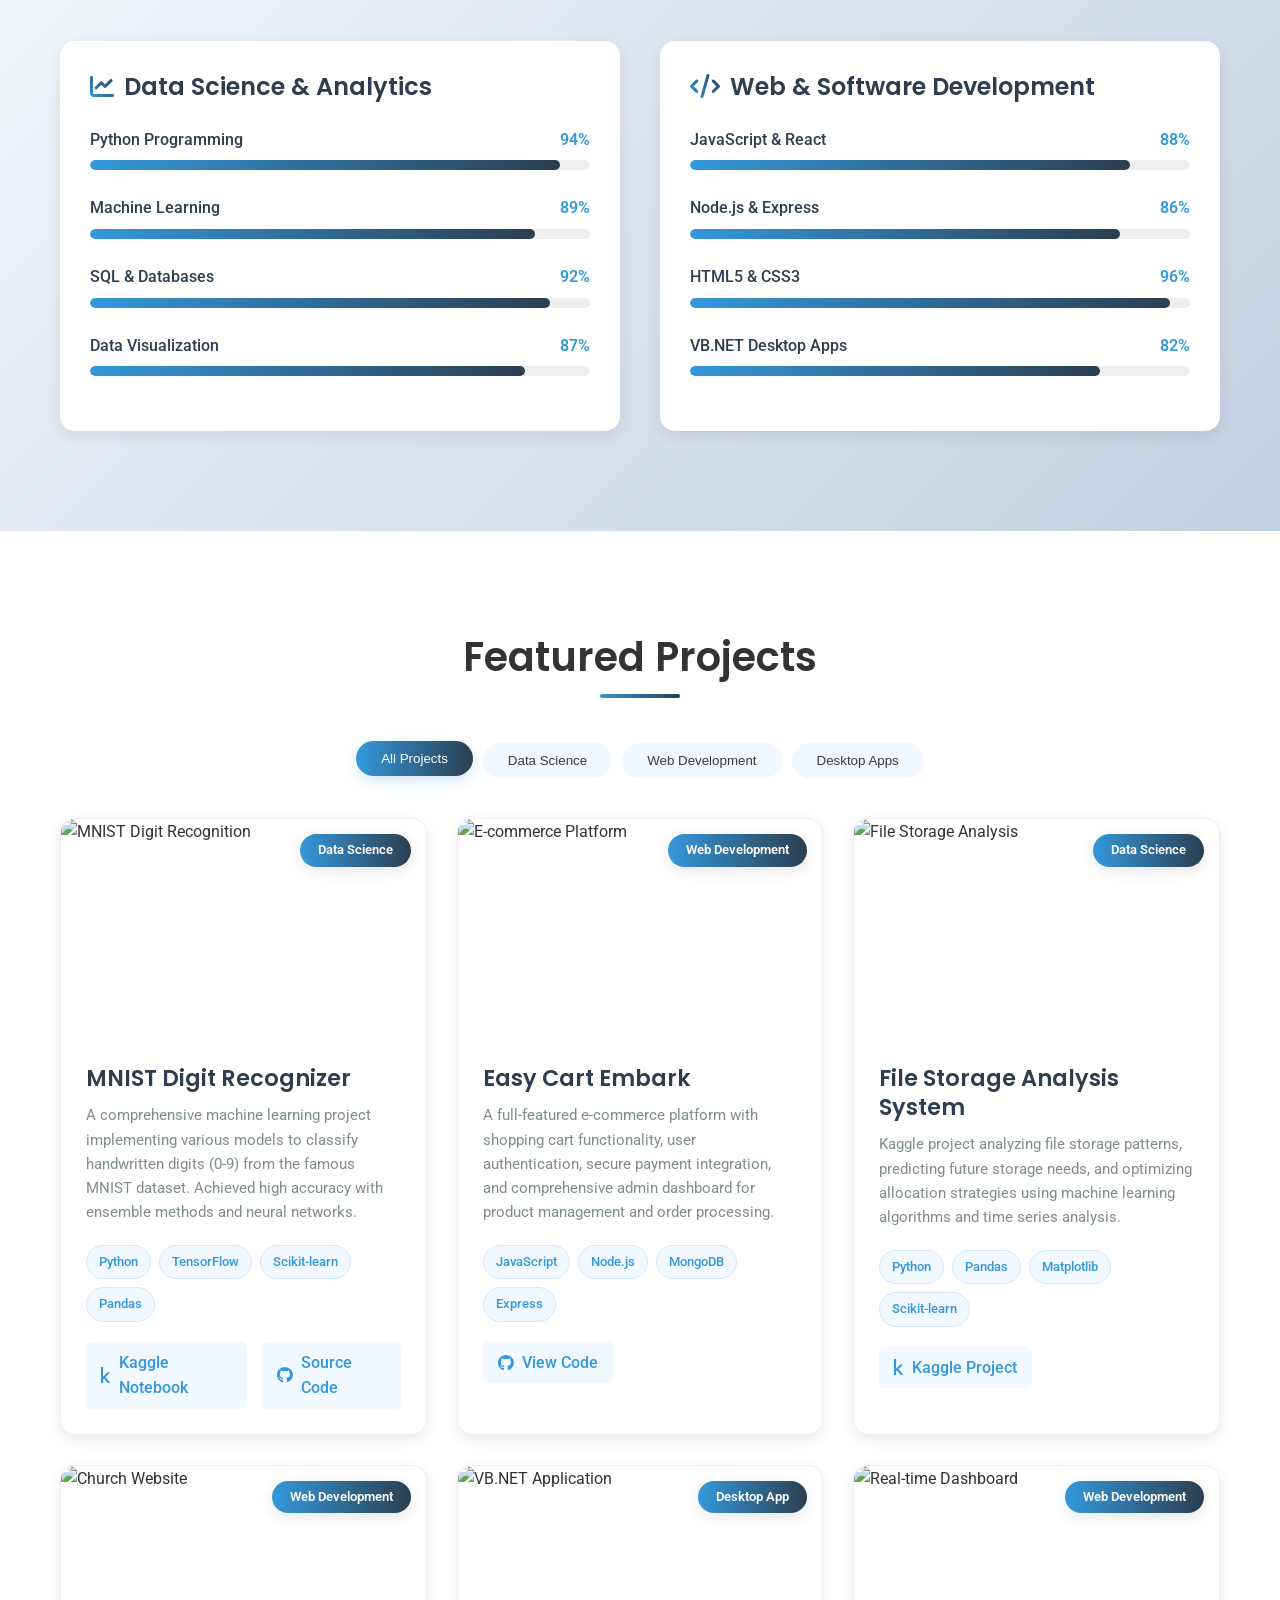
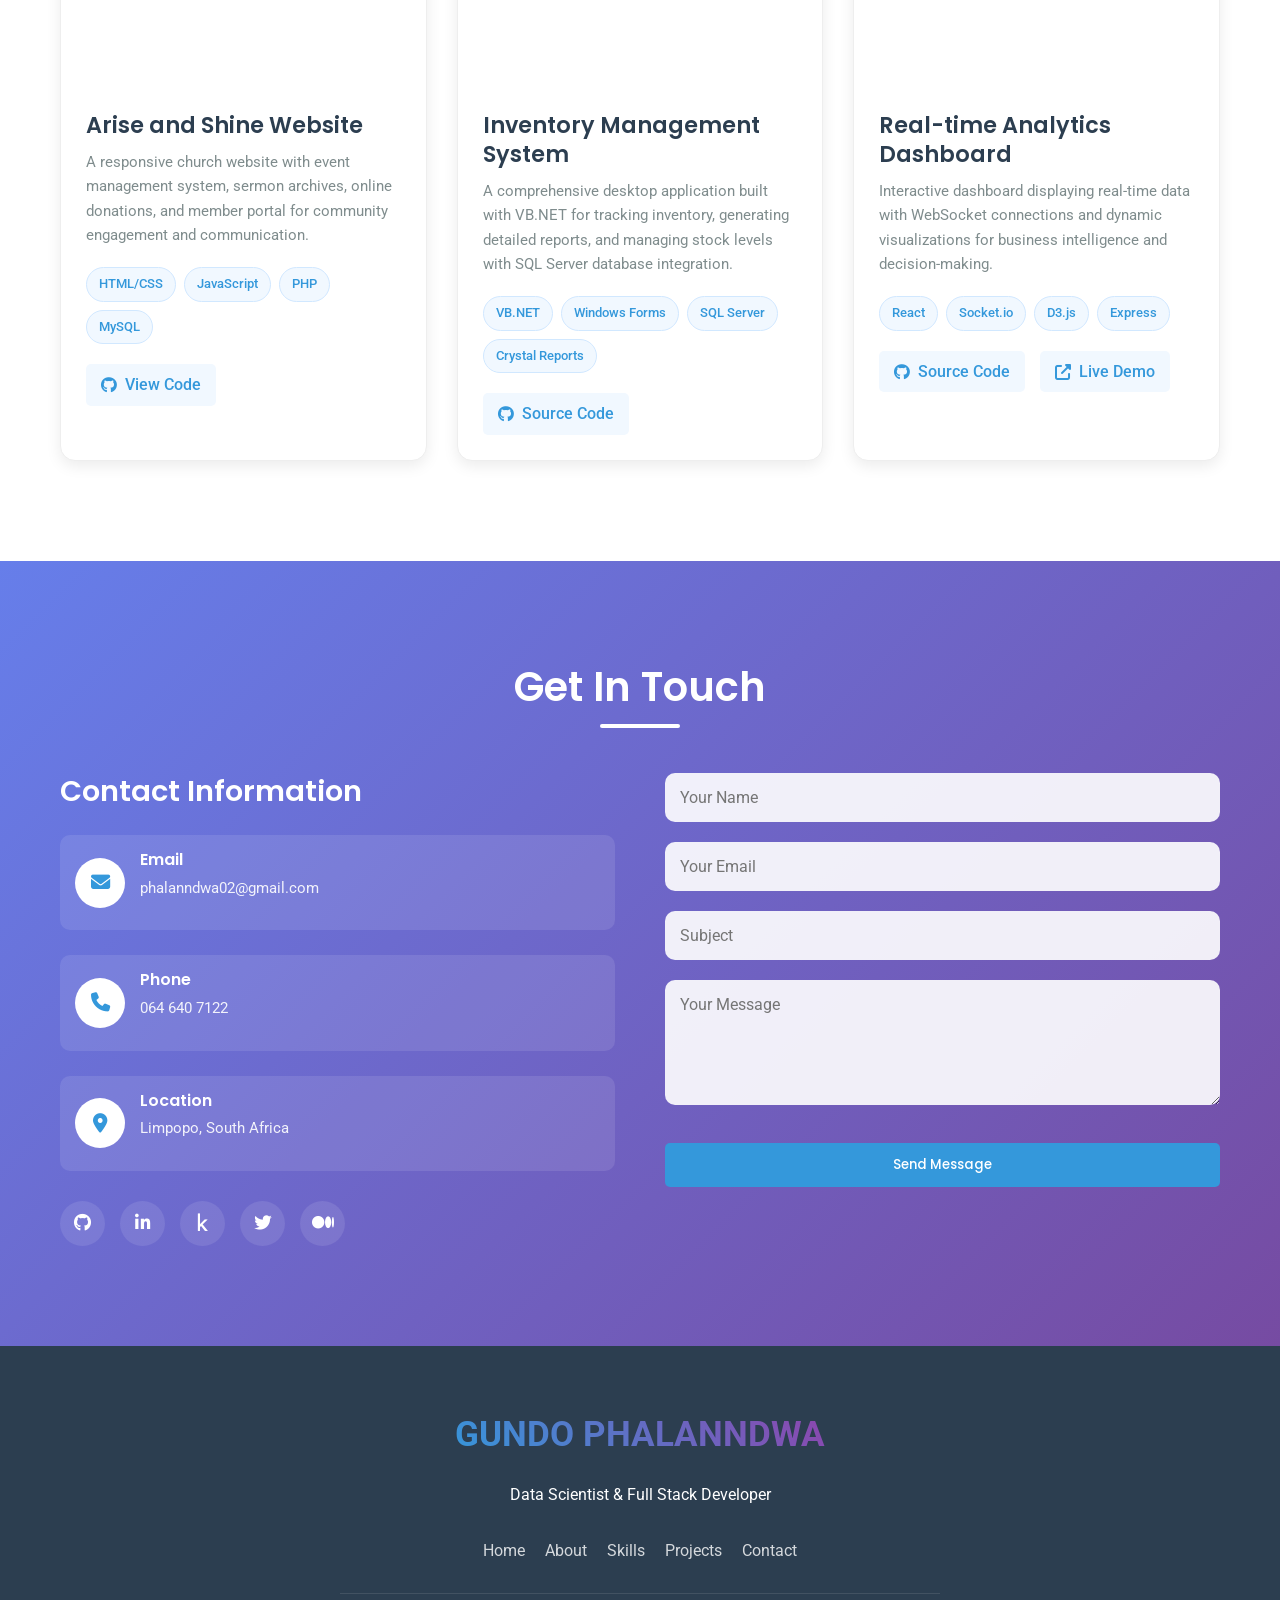
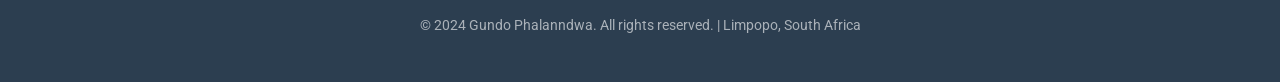
==== commit 3314f472: "update project" ====
--- a/index.html
+++ b/index.html
@@ -930,7 +930,7 @@
                             <p>Years Experience</p>
                         </div>
                         <div class="exp-item">
-                            <h3>25+</h3>
+                            <h3>5+</h3>
                             <p>Projects Completed</p>
                         </div>
                         <div class="exp-item">
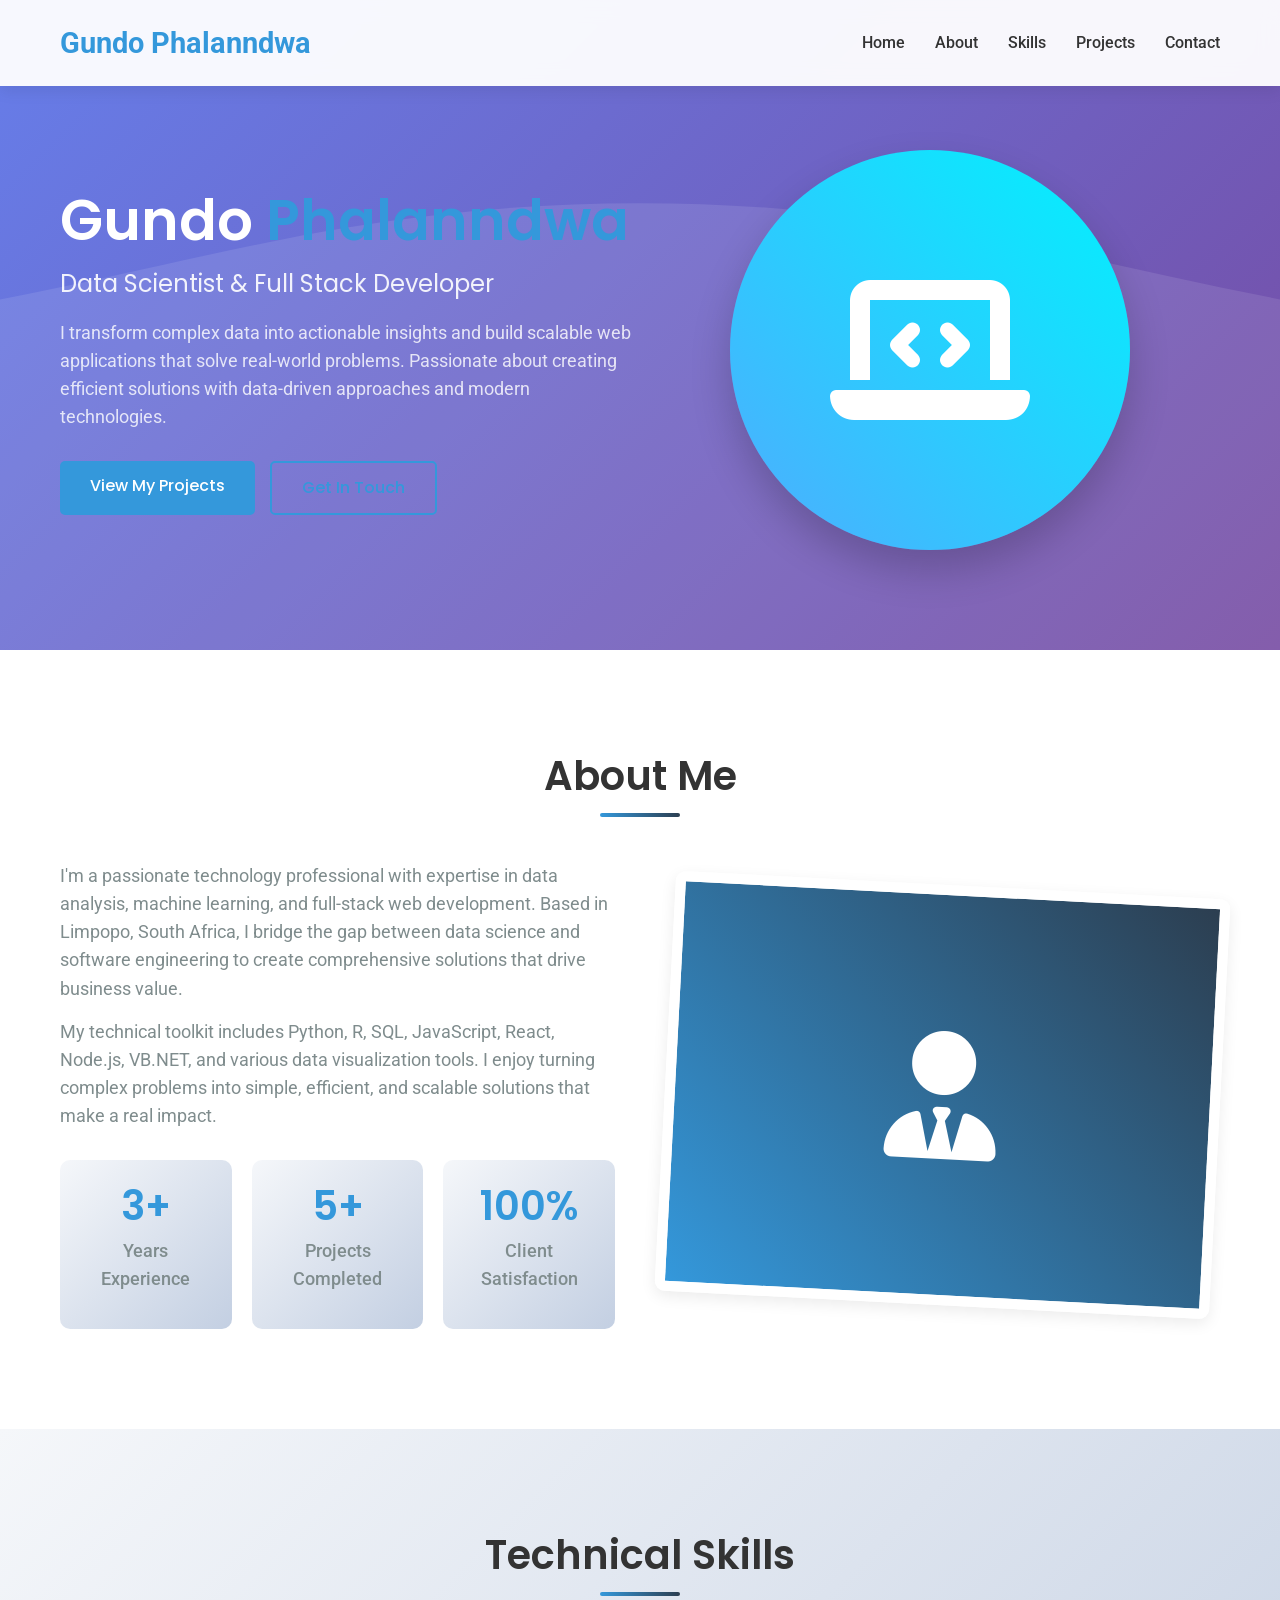
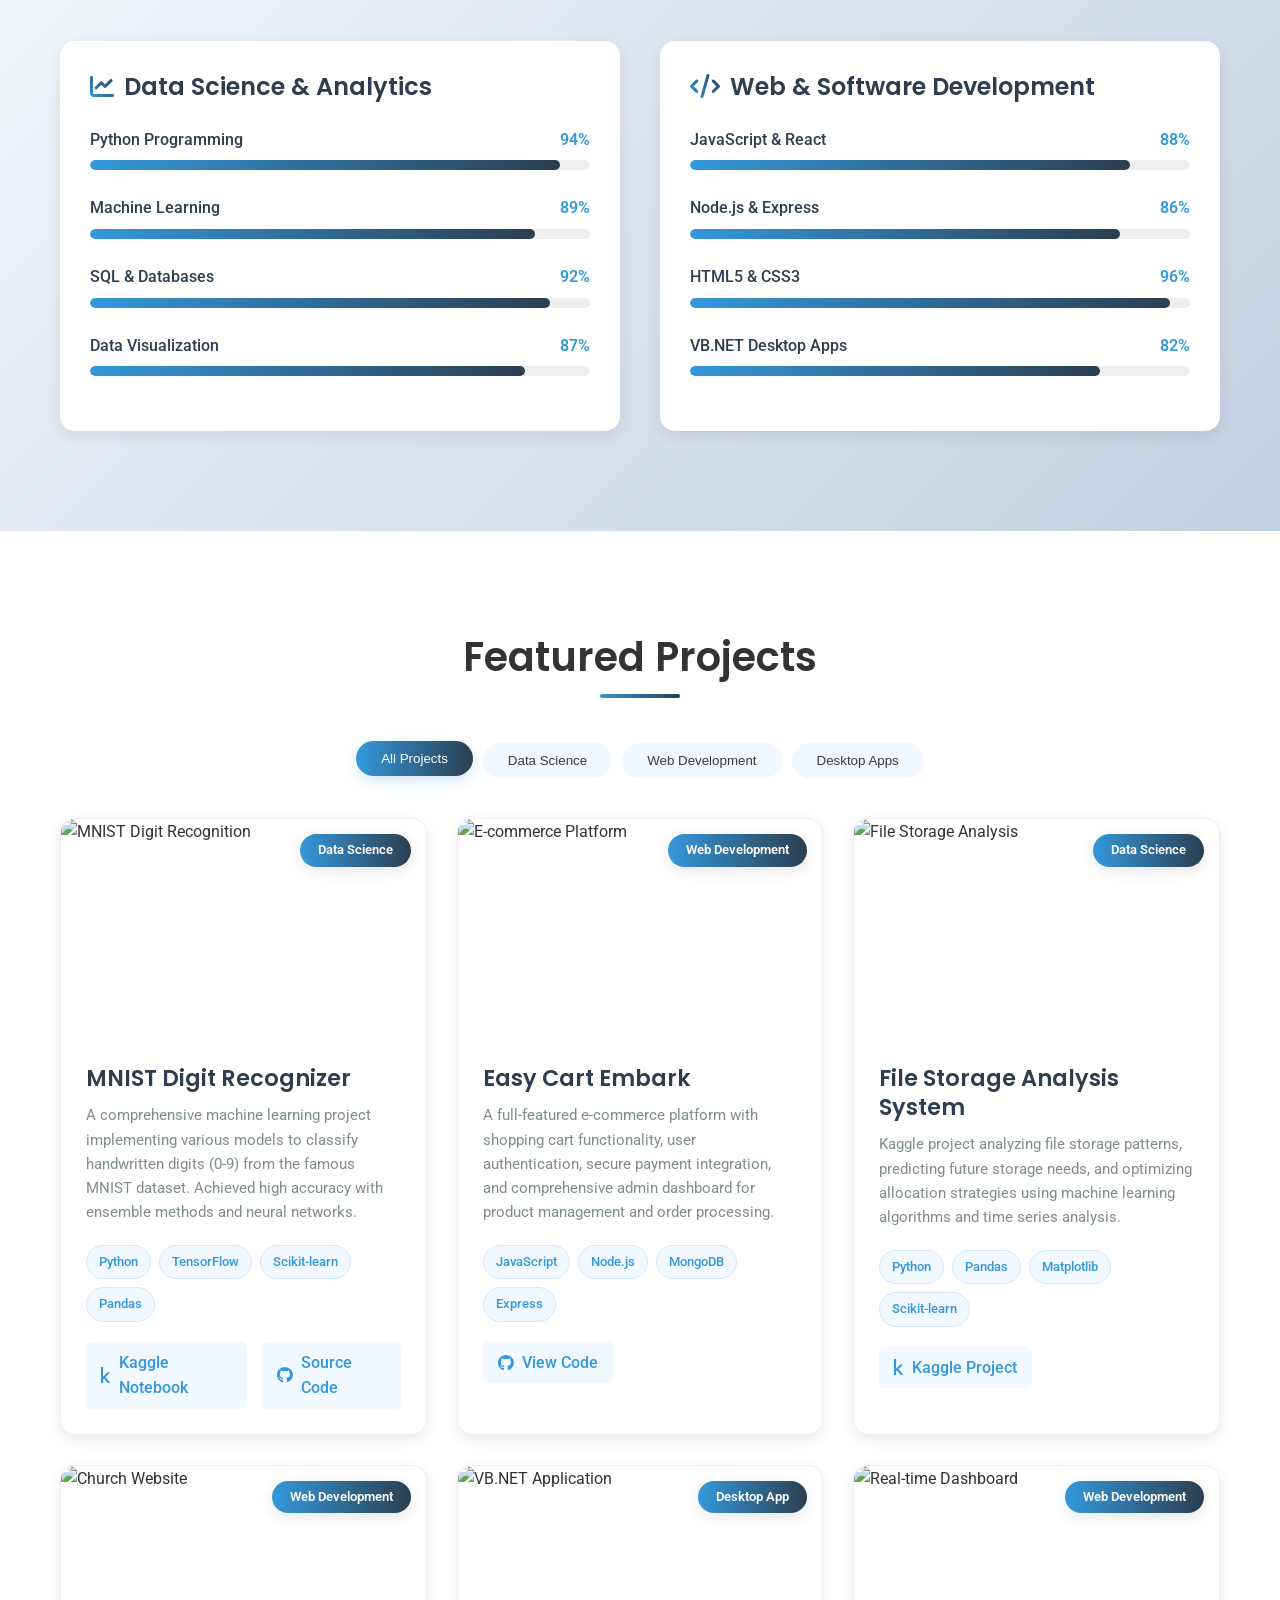
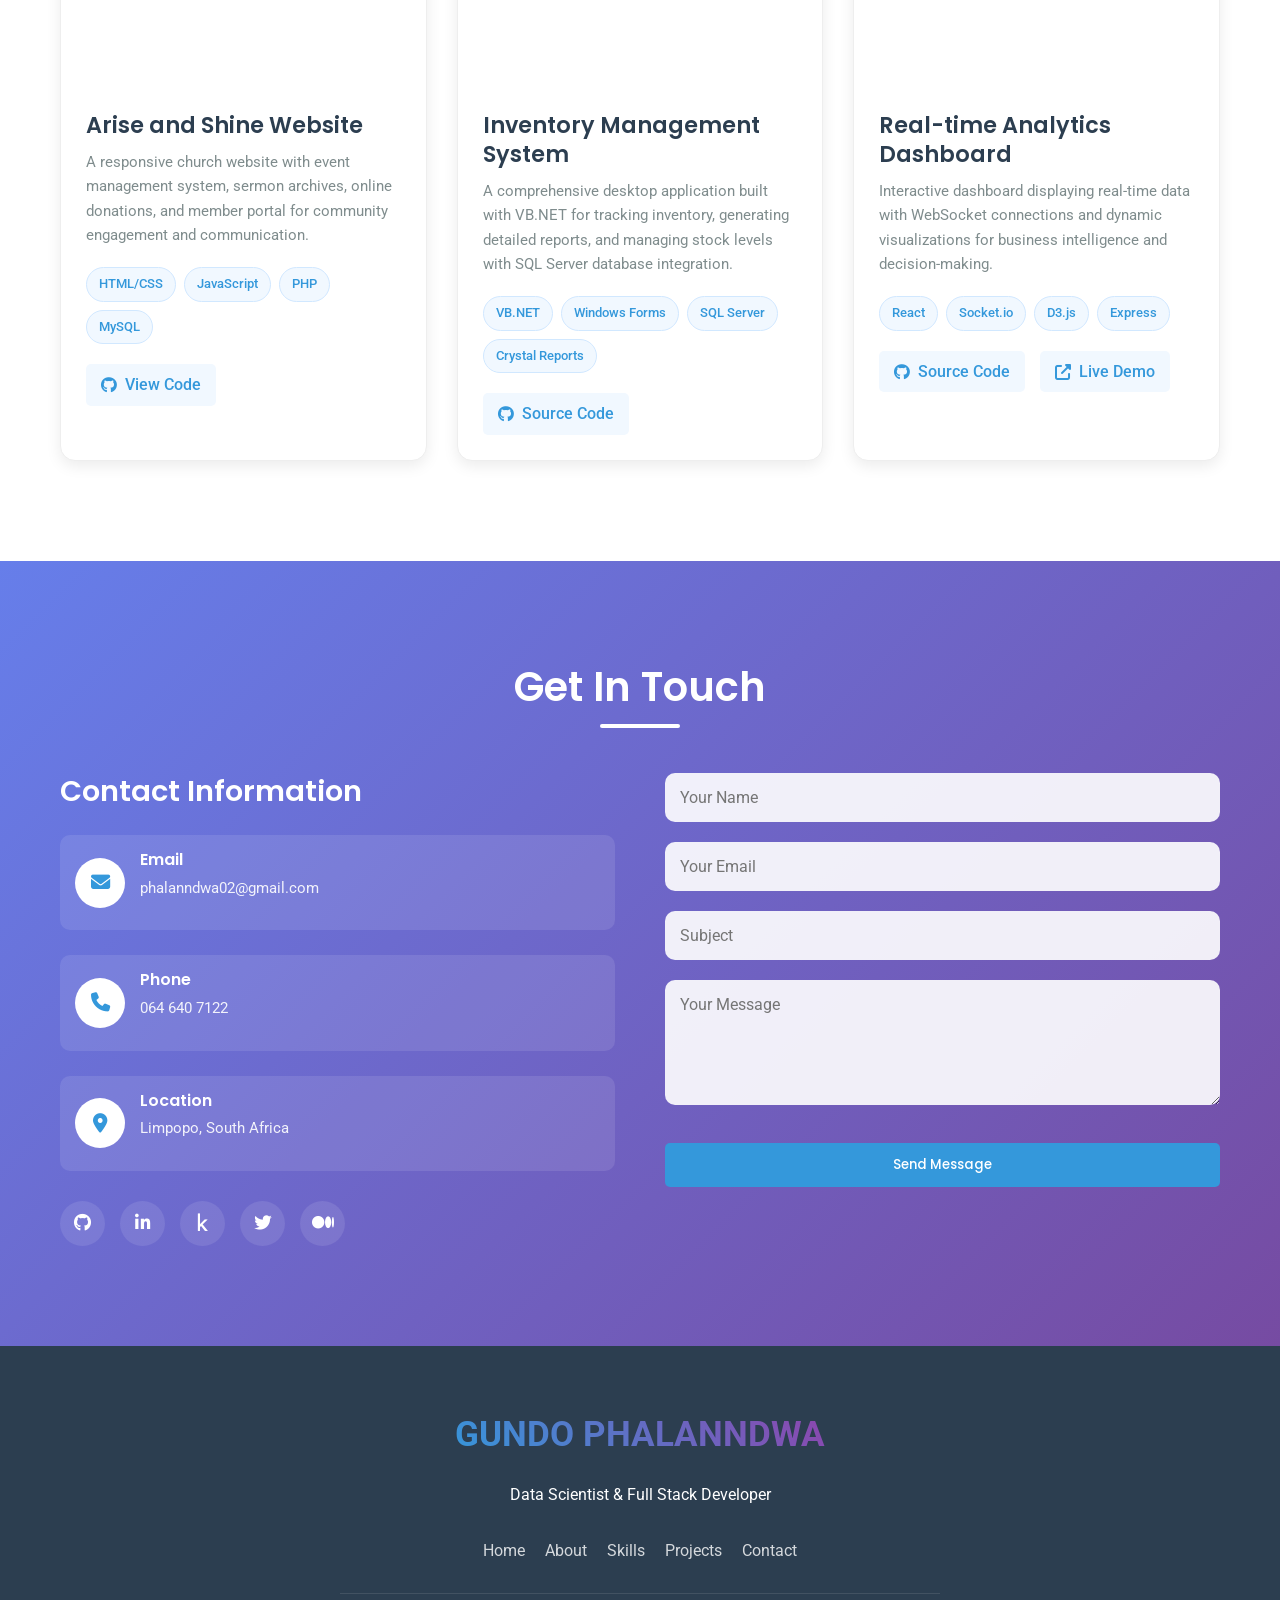
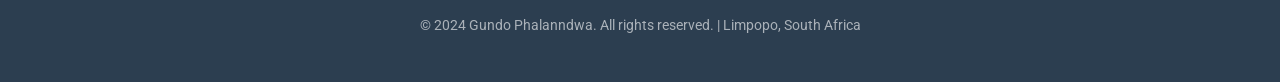
==== commit 6987c6ea: "update name" ====
--- a/index.html
+++ b/index.html
@@ -881,7 +881,7 @@
     <nav id="navbar">
         <div class="container">
             <div class="logo">
-                <a href="#home">GP</a>
+                <a href="#home">Gundo Phalanndwa</a>
             </div>
             <ul class="nav-links">
                 <li><a href="#home">Home</a></li>
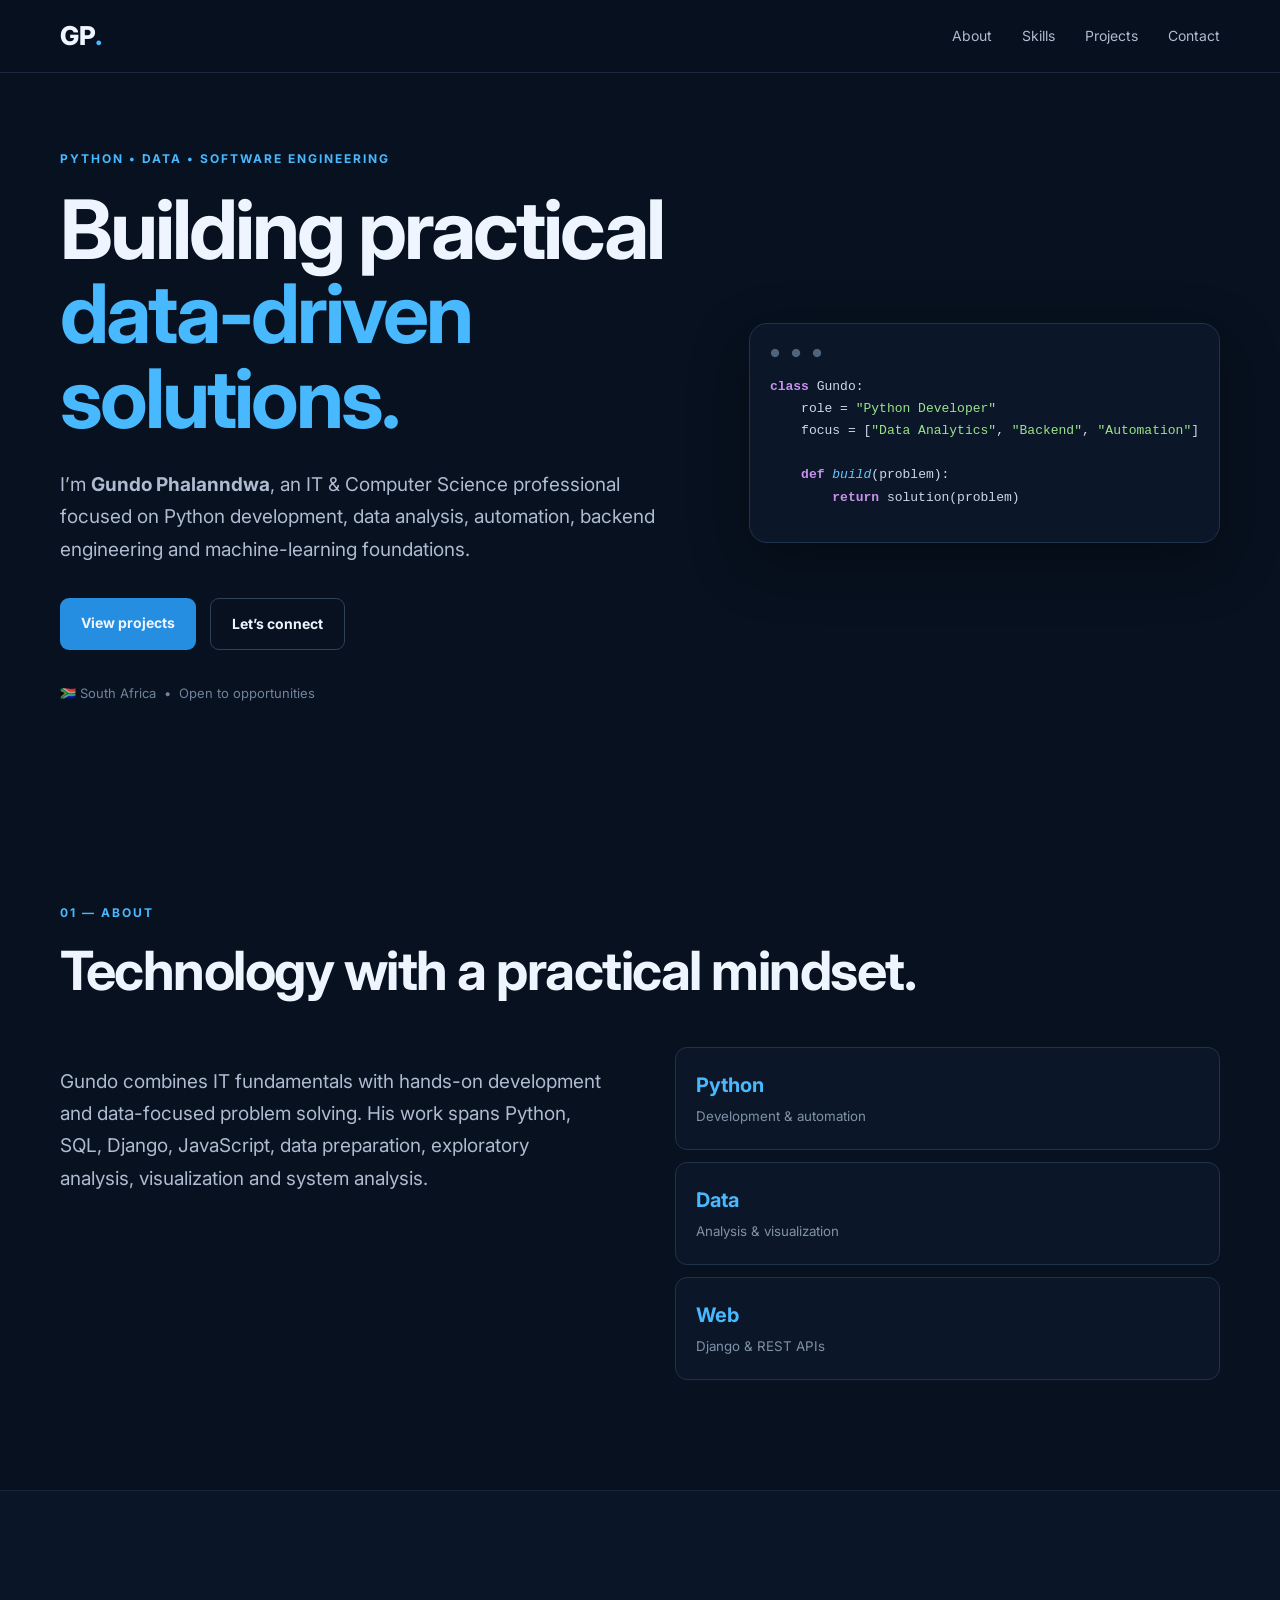
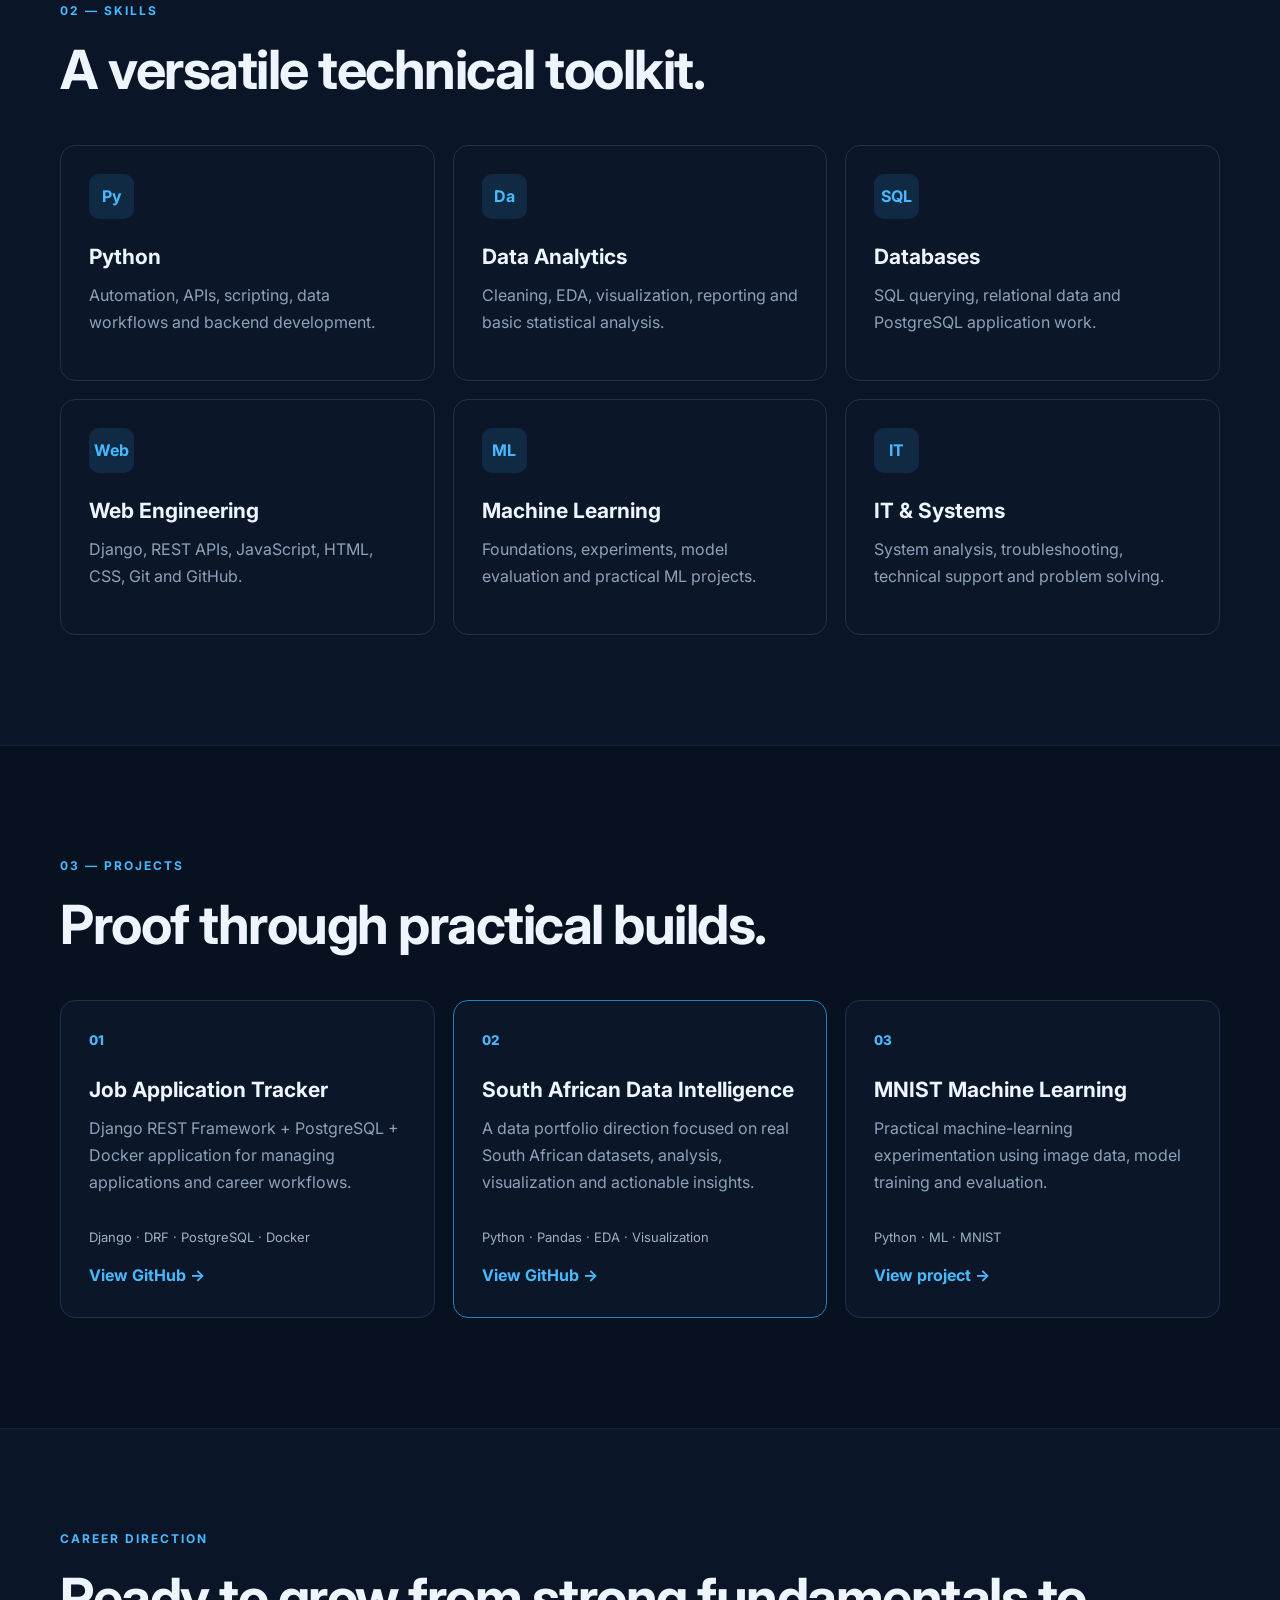
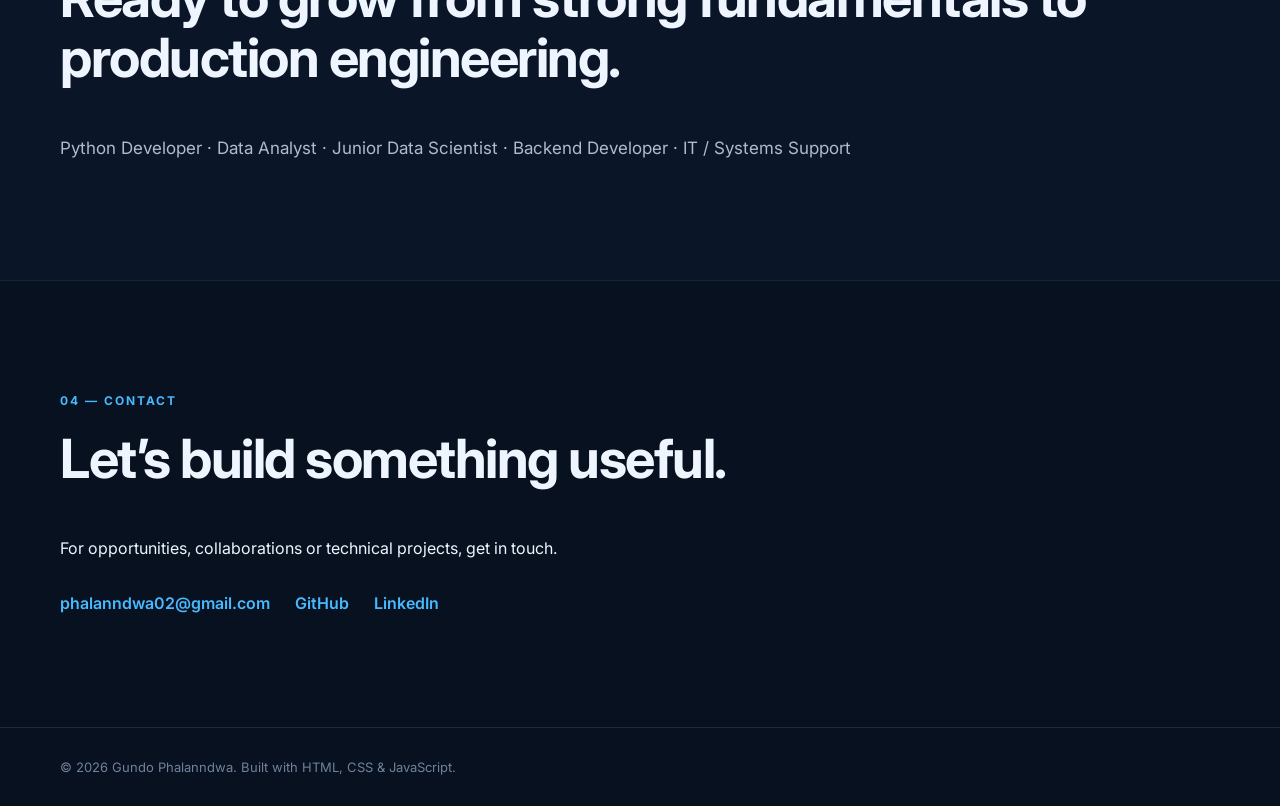
==== commit ebf1f965: "Build professional Gundo Phalanndwa portfolio website" ====
--- a/index.html
+++ b/index.html
@@ -1,1469 +1,15 @@
-<!DOCTYPE html>
+<!doctype html>
 <html lang="en">
-<head>
-    <meta charset="UTF-8">
-    <meta name="viewport" content="width=device-width, initial-scale=1.0">
-    <title>Gundo Phalanndwa | Data Scientist & Full Stack Developer</title>
-    <link rel="stylesheet" href="https://cdnjs.cloudflare.com/ajax/libs/font-awesome/6.4.0/css/all.min.css">
-    <link href="https://fonts.googleapis.com/css2?family=Poppins:wght@300;400;500;600;700&family=Roboto:wght@300;400;500&display=swap" rel="stylesheet">
-    <style>
-        /* Reset & Base Styles */
-        * {
-            margin: 0;
-            padding: 0;
-            box-sizing: border-box;
-        }
+<head><meta charset="utf-8"><meta name="viewport" content="width=device-width,initial-scale=1"><meta name="description" content="Gundo Phalanndwa — Python Developer, Data Analyst and Junior Data Scientist portfolio."><title>Gundo Phalanndwa | Portfolio</title><link rel="preconnect" href="https://fonts.googleapis.com"><link rel="preconnect" href="https://fonts.gstatic.com" crossorigin><link href="https://fonts.googleapis.com/css2?family=Inter:wght@400;500;600;700;800&display=swap" rel="stylesheet"><link rel="stylesheet" href="style.css"></head>
+<body><header><nav class="nav container"><a class="logo" href="#top">GP<span>.</span></a><button class="menu">☰</button><div class="links"><a href="#about">About</a><a href="#skills">Skills</a><a href="#projects">Projects</a><a href="#contact">Contact</a></div></nav></header><main id="top">
+<section class="hero container"><div><p class="eyebrow">PYTHON • DATA • SOFTWARE ENGINEERING</p><h1>Building practical<br><span>data-driven solutions.</span></h1><p class="lead">I’m <strong>Gundo Phalanndwa</strong>, an IT & Computer Science professional focused on Python development, data analysis, automation, backend engineering and machine-learning foundations.</p><div class="actions"><a class="btn primary" href="#projects">View projects</a><a class="btn secondary" href="#contact">Let’s connect</a></div><p class="quick">🇿🇦 South Africa &nbsp;•&nbsp; Open to opportunities</p></div><aside class="code"><div class="dots">● ● ●</div><pre><code><b>class</b> Gundo:
+    role = <em>"Python Developer"</em>
+    focus = [<em>"Data Analytics"</em>, <em>"Backend"</em>, <em>"Automation"</em>]
 
-        :root {
-            --primary-color: #2c3e50;
-            --secondary-color: #3498db;
-            --accent-color: #e74c3c;
-            --light-color: #ecf0f1;
-            --dark-color: #2c3e50;
-            --gray-color: #7f8c8d;
-            --success-color: #27ae60;
-            --warning-color: #f39c12;
-            --box-shadow: 0 5px 15px rgba(0, 0, 0, 0.08);
-            --transition: all 0.3s cubic-bezier(0.25, 0.46, 0.45, 0.94);
-        }
-
-        html {
-            scroll-behavior: smooth;
-        }
-
-        body {
-            font-family: 'Roboto', sans-serif;
-            line-height: 1.6;
-            color: #333;
-            background-color: #f8f9fa;
-        }
-
-        .container {
-            width: 100%;
-            max-width: 1200px;
-            margin: 0 auto;
-            padding: 0 20px;
-        }
-
-        section {
-            padding: 100px 0;
-        }
-
-        h1, h2, h3, h4 {
-            font-family: 'Poppins', sans-serif;
-            font-weight: 600;
-            line-height: 1.3;
-            margin-bottom: 15px;
-        }
-
-        p {
-            margin-bottom: 15px;
-        }
-
-        a {
-            text-decoration: none;
-            color: inherit;
-        }
-
-        .btn {
-            display: inline-block;
-            padding: 12px 30px;
-            border-radius: 5px;
-            font-weight: 500;
-            transition: var(--transition);
-            cursor: pointer;
-            border: none;
-            font-family: 'Poppins', sans-serif;
-            position: relative;
-            overflow: hidden;
-        }
-
-        .btn-primary {
-            background-color: var(--secondary-color);
-            color: white;
-        }
-
-        .btn-primary:hover {
-            background-color: #2980b9;
-            transform: translateY(-3px);
-            box-shadow: 0 10px 20px rgba(52, 152, 219, 0.2);
-        }
-
-        .btn-secondary {
-            background-color: transparent;
-            color: var(--secondary-color);
-            border: 2px solid var(--secondary-color);
-        }
-
-        .btn-secondary:hover {
-            background-color: var(--secondary-color);
-            color: white;
-            transform: translateY(-3px);
-        }
-
-        .section-title {
-            font-size: 2.5rem;
-            text-align: center;
-            margin-bottom: 60px;
-            position: relative;
-        }
-
-        .section-title::after {
-            content: '';
-            position: absolute;
-            bottom: -15px;
-            left: 50%;
-            transform: translateX(-50%);
-            width: 80px;
-            height: 4px;
-            background: linear-gradient(90deg, var(--secondary-color), var(--primary-color));
-            border-radius: 2px;
-        }
-
-        .highlight {
-            color: var(--secondary-color);
-        }
-
-        /* Navigation */
-        #navbar {
-            position: fixed;
-            top: 0;
-            width: 100%;
-            background-color: rgba(255, 255, 255, 0.95);
-            backdrop-filter: blur(10px);
-            box-shadow: var(--box-shadow);
-            z-index: 1000;
-            transition: var(--transition);
-        }
-
-        #navbar.scrolled {
-            padding: 10px 0;
-            background-color: rgba(255, 255, 255, 0.98);
-        }
-
-        #navbar .container {
-            display: flex;
-            justify-content: space-between;
-            align-items: center;
-            padding: 20px;
-        }
-
-        .logo a {
-            font-size: 1.8rem;
-            font-weight: 700;
-            color: var(--secondary-color);
-        }
-
-        .nav-links {
-            display: flex;
-            list-style: none;
-        }
-
-        .nav-links li {
-            margin-left: 30px;
-        }
-
-        .nav-links a {
-            font-weight: 500;
-            position: relative;
-            padding: 5px 0;
-        }
-
-        .nav-links a::after {
-            content: '';
-            position: absolute;
-            bottom: 0;
-            left: 0;
-            width: 0;
-            height: 2px;
-            background-color: var(--secondary-color);
-            transition: var(--transition);
-        }
-
-        .nav-links a:hover::after {
-            width: 100%;
-        }
-
-        .menu-btn {
-            display: none;
-            font-size: 1.5rem;
-            cursor: pointer;
-            color: var(--primary-color);
-        }
-
-        /* Hero Section */
-        .hero {
-            background: linear-gradient(135deg, #667eea 0%, #764ba2 100%);
-            color: white;
-            padding-top: 150px;
-            overflow: hidden;
-            position: relative;
-        }
-
-        .hero::before {
-            content: '';
-            position: absolute;
-            top: 0;
-            left: 0;
-            right: 0;
-            bottom: 0;
-            background: url('data:image/svg+xml,<svg xmlns="http://www.w3.org/2000/svg" viewBox="0 0 1440 320"><path fill="%23ffffff" fill-opacity="0.1" d="M0,96L48,112C96,128,192,160,288,160C384,160,480,128,576,112C672,96,768,96,864,112C960,128,1056,160,1152,160C1248,160,1344,128,1392,112L1440,96L1440,320L1392,320C1344,320,1248,320,1152,320C1056,320,960,320,864,320C768,320,672,320,576,320C480,320,384,320,288,320C192,320,96,320,48,320L0,320Z"></path></svg>') no-repeat bottom;
-            background-size: cover;
-        }
-
-        .hero .container {
-            display: flex;
-            align-items: center;
-            justify-content: space-between;
-            position: relative;
-            z-index: 1;
-        }
-
-        .hero-content {
-            flex: 1;
-            max-width: 600px;
-        }
-
-        .hero-title {
-            font-size: 3.5rem;
-            margin-bottom: 10px;
-            color: white;
-        }
-
-        .hero-subtitle {
-            font-size: 1.5rem;
-            color: rgba(255, 255, 255, 0.9);
-            margin-bottom: 20px;
-            font-weight: 400;
-        }
-
-        .hero-description {
-            font-size: 1.1rem;
-            margin-bottom: 30px;
-            color: rgba(255, 255, 255, 0.8);
-        }
-
-        .cta-buttons {
-            display: flex;
-            gap: 15px;
-            flex-wrap: wrap;
-        }
-
-        .hero-image {
-            flex: 1;
-            display: flex;
-            justify-content: center;
-        }
-
-        .image-placeholder {
-            width: 400px;
-            height: 400px;
-            background: linear-gradient(45deg, #4facfe 0%, #00f2fe 100%);
-            border-radius: 50%;
-            display: flex;
-            align-items: center;
-            justify-content: center;
-            color: white;
-            font-size: 10rem;
-            box-shadow: 0 20px 40px rgba(0, 0, 0, 0.2);
-            animation: float 6s ease-in-out infinite;
-        }
-
-        @keyframes float {
-            0%, 100% { transform: translateY(0); }
-            50% { transform: translateY(-20px); }
-        }
-
-        /* About Section */
-        .about {
-            background-color: white;
-        }
-
-        .about-content {
-            display: flex;
-            align-items: center;
-            gap: 50px;
-        }
-
-        .about-text {
-            flex: 1;
-        }
-
-        .about-text p {
-            color: var(--gray-color);
-            font-size: 1.1rem;
-        }
-
-        .about-image {
-            flex: 1;
-        }
-
-        .image-frame {
-            border: 10px solid white;
-            border-radius: 10px;
-            box-shadow: var(--box-shadow);
-            overflow: hidden;
-            transform: rotate(3deg);
-            transition: var(--transition);
-        }
-
-        .image-frame:hover {
-            transform: rotate(0deg);
-        }
-
-        .placeholder-about {
-            width: 100%;
-            height: 400px;
-            background: linear-gradient(45deg, var(--secondary-color), var(--primary-color));
-            display: flex;
-            align-items: center;
-            justify-content: center;
-            color: white;
-            font-size: 8rem;
-        }
-
-        .experience {
-            display: flex;
-            justify-content: space-between;
-            margin-top: 30px;
-            flex-wrap: wrap;
-            gap: 20px;
-        }
-
-        .exp-item {
-            text-align: center;
-            flex: 1;
-            min-width: 120px;
-            padding: 20px;
-            background: linear-gradient(135deg, #f5f7fa 0%, #c3cfe2 100%);
-            border-radius: 10px;
-            transition: var(--transition);
-        }
-
-        .exp-item:hover {
-            transform: translateY(-5px);
-            box-shadow: var(--box-shadow);
-        }
-
-        .exp-item h3 {
-            font-size: 2.5rem;
-            color: var(--secondary-color);
-            margin-bottom: 5px;
-        }
-
-        .exp-item p {
-            color: var(--gray-color);
-            font-weight: 500;
-        }
-
-        /* Skills Section */
-        .skills {
-            background: linear-gradient(135deg, #f5f7fa 0%, #c3cfe2 100%);
-        }
-
-        .skills-container {
-            display: grid;
-            grid-template-columns: repeat(auto-fit, minmax(500px, 1fr));
-            gap: 40px;
-        }
-
-        .skill-category {
-            background-color: white;
-            padding: 30px;
-            border-radius: 15px;
-            box-shadow: var(--box-shadow);
-            transition: var(--transition);
-        }
-
-        .skill-category:hover {
-            transform: translateY(-5px);
-            box-shadow: 0 15px 30px rgba(0, 0, 0, 0.1);
-        }
-
-        .skill-category h3 {
-            font-size: 1.5rem;
-            margin-bottom: 25px;
-            display: flex;
-            align-items: center;
-            gap: 10px;
-            color: var(--primary-color);
-        }
-
-        .skill-category h3 i {
-            color: var(--secondary-color);
-            background: linear-gradient(45deg, var(--secondary-color), var(--primary-color));
-            -webkit-background-clip: text;
-            -webkit-text-fill-color: transparent;
-        }
-
-        .skill-item {
-            margin-bottom: 25px;
-        }
-
-        .skill-info {
-            display: flex;
-            justify-content: space-between;
-            margin-bottom: 8px;
-        }
-
-        .skill-info span:first-child {
-            font-weight: 500;
-            color: var(--primary-color);
-        }
-
-        .skill-info span:last-child {
-            font-weight: 600;
-            color: var(--secondary-color);
-        }
-
-        .skill-bar {
-            height: 10px;
-            background-color: #eee;
-            border-radius: 5px;
-            overflow: hidden;
-            position: relative;
-        }
-
-        .skill-bar::after {
-            content: '';
-            position: absolute;
-            top: 0;
-            left: 0;
-            height: 100%;
-            width: 0;
-            background: linear-gradient(90deg, var(--secondary-color), var(--primary-color));
-            border-radius: 5px;
-            transition: width 1.5s ease-in-out;
-        }
-
-        .skill-level {
-            height: 100%;
-            background: linear-gradient(90deg, var(--secondary-color), var(--primary-color));
-            border-radius: 5px;
-            width: 0;
-            transition: width 1.5s ease-in-out;
-        }
-
-        /* Projects Section */
-        .projects {
-            background-color: white;
-        }
-
-        .project-filters {
-            display: flex;
-            justify-content: center;
-            gap: 10px;
-            margin-bottom: 40px;
-            flex-wrap: wrap;
-        }
-
-        .filter-btn {
-            padding: 10px 25px;
-            background-color: #f1f8ff;
-            border: none;
-            border-radius: 30px;
-            cursor: pointer;
-            transition: var(--transition);
-            font-weight: 500;
-            color: var(--primary-color);
-        }
-
-        .filter-btn.active, .filter-btn:hover {
-            background: linear-gradient(90deg, var(--secondary-color), var(--primary-color));
-            color: white;
-            transform: translateY(-2px);
-            box-shadow: 0 5px 15px rgba(52, 152, 219, 0.2);
-        }
-
-        .projects-grid {
-            display: grid;
-            grid-template-columns: repeat(auto-fill, minmax(350px, 1fr));
-            gap: 30px;
-        }
-
-        .project-card {
-            background-color: white;
-            border-radius: 15px;
-            overflow: hidden;
-            box-shadow: var(--box-shadow);
-            transition: var(--transition);
-            border: 1px solid #eee;
-        }
-
-        .project-card:hover {
-            transform: translateY(-10px);
-            box-shadow: 0 20px 40px rgba(0, 0, 0, 0.15);
-        }
-
-        .project-image {
-            position: relative;
-            height: 220px;
-            overflow: hidden;
-        }
-
-        .project-image img {
-            width: 100%;
-            height: 100%;
-            object-fit: cover;
-            transition: var(--transition);
-        }
-
-        .project-card:hover .project-image img {
-            transform: scale(1.1);
-        }
-
-        .project-type {
-            position: absolute;
-            top: 15px;
-            right: 15px;
-            background: linear-gradient(90deg, var(--secondary-color), var(--primary-color));
-            color: white;
-            padding: 6px 18px;
-            border-radius: 20px;
-            font-size: 0.8rem;
-            font-weight: 600;
-            box-shadow: 0 4px 15px rgba(0, 0, 0, 0.1);
-        }
-
-        .project-content {
-            padding: 25px;
-        }
-
-        .project-content h3 {
-            font-size: 1.4rem;
-            color: var(--primary-color);
-            margin-bottom: 10px;
-        }
-
-        .project-content p {
-            color: var(--gray-color);
-            font-size: 0.95rem;
-            margin-bottom: 20px;
-        }
-
-        .project-tech {
-            display: flex;
-            flex-wrap: wrap;
-            gap: 8px;
-            margin: 15px 0;
-        }
-
-        .project-tech span {
-            background-color: #f1f8ff;
-            color: var(--secondary-color);
-            padding: 6px 12px;
-            border-radius: 20px;
-            font-size: 0.8rem;
-            font-weight: 500;
-            border: 1px solid #d1e8ff;
-        }
-
-        .project-links {
-            display: flex;
-            gap: 15px;
-            margin-top: 20px;
-        }
-
-        .project-links a {
-            display: flex;
-            align-items: center;
-            gap: 8px;
-            color: var(--secondary-color);
-            font-weight: 500;
-            padding: 8px 15px;
-            border-radius: 5px;
-            transition: var(--transition);
-            background-color: #f1f8ff;
-        }
-
-        .project-links a:hover {
-            background-color: var(--secondary-color);
-            color: white;
-            transform: translateY(-2px);
-        }
-
-        /* Contact Section */
-        .contact {
-            background: linear-gradient(135deg, #667eea 0%, #764ba2 100%);
-            color: white;
-        }
-
-        .contact .section-title {
-            color: white;
-        }
-
-        .contact .section-title::after {
-            background: white;
-        }
-
-        .contact-container {
-            display: grid;
-            grid-template-columns: repeat(auto-fit, minmax(300px, 1fr));
-            gap: 50px;
-        }
-
-        .contact-info h3 {
-            font-size: 1.8rem;
-            margin-bottom: 25px;
-            color: white;
-        }
-
-        .contact-item {
-            display: flex;
-            align-items: center;
-            gap: 15px;
-            margin-bottom: 25px;
-            padding: 15px;
-            background-color: rgba(255, 255, 255, 0.1);
-            border-radius: 10px;
-            transition: var(--transition);
-        }
-
-        .contact-item:hover {
-            background-color: rgba(255, 255, 255, 0.2);
-            transform: translateX(5px);
-        }
-
-        .contact-item i {
-            font-size: 1.2rem;
-            color: var(--secondary-color);
-            width: 50px;
-            height: 50px;
-            background-color: white;
-            border-radius: 50%;
-            display: flex;
-            align-items: center;
-            justify-content: center;
-            flex-shrink: 0;
-        }
-
-        .contact-item div h4 {
-            color: white;
-            margin-bottom: 5px;
-            font-size: 1rem;
-        }
-
-        .contact-item div p {
-            color: rgba(255, 255, 255, 0.9);
-            font-size: 0.95rem;
-        }
-
-        .social-links {
-            display: flex;
-            gap: 15px;
-            margin-top: 30px;
-        }
-
-        .social-links a {
-            display: flex;
-            align-items: center;
-            justify-content: center;
-            width: 45px;
-            height: 45px;
-            background-color: rgba(255, 255, 255, 0.1);
-            border-radius: 50%;
-            color: white;
-            transition: var(--transition);
-            font-size: 1.1rem;
-        }
-
-        .social-links a:hover {
-            background-color: white;
-            color: var(--secondary-color);
-            transform: translateY(-5px) scale(1.1);
-        }
-
-        .contact-form .form-group {
-            margin-bottom: 20px;
-        }
-
-        .contact-form input,
-        .contact-form textarea {
-            width: 100%;
-            padding: 15px;
-            border: none;
-            border-radius: 10px;
-            font-family: 'Roboto', sans-serif;
-            font-size: 1rem;
-            transition: var(--transition);
-            background-color: rgba(255, 255, 255, 0.9);
-        }
-
-        .contact-form input:focus,
-        .contact-form textarea:focus {
-            outline: none;
-            background-color: white;
-            box-shadow: 0 5px 15px rgba(0, 0, 0, 0.1);
-        }
-
-        .contact-form button {
-            width: 100%;
-            margin-top: 10px;
-        }
-
-        /* Footer */
-        .footer {
-            background-color: var(--primary-color);
-            color: white;
-            padding: 60px 0 30px;
-            text-align: center;
-        }
-
-        .footer-content {
-            max-width: 600px;
-            margin: 0 auto;
-        }
-
-        .footer-logo {
-            font-size: 2.2rem;
-            font-weight: 700;
-            color: var(--secondary-color);
-            margin-bottom: 20px;
-            display: inline-block;
-            background: linear-gradient(45deg, var(--secondary-color), #8e44ad);
-            -webkit-background-clip: text;
-            -webkit-text-fill-color: transparent;
-        }
-
-        .footer-links {
-            display: flex;
-            justify-content: center;
-            gap: 20px;
-            margin: 30px 0;
-            flex-wrap: wrap;
-        }
-
-        .footer-links a {
-            color: rgba(255, 255, 255, 0.8);
-            transition: var(--transition);
-        }
-
-        .footer-links a:hover {
-            color: var(--secondary-color);
-        }
-
-        .footer-copyright {
-            margin-top: 30px;
-            padding-top: 20px;
-            border-top: 1px solid rgba(255, 255, 255, 0.1);
-            color: rgba(255, 255, 255, 0.6);
-            font-size: 0.9rem;
-        }
-
-        /* Responsive Styles */
-        @media (max-width: 1100px) {
-            .hero .container {
-                flex-direction: column;
-                text-align: center;
-            }
-            
-            .hero-content {
-                margin-bottom: 60px;
-            }
-            
-            .about-content {
-                flex-direction: column;
-            }
-            
-            .skills-container {
-                grid-template-columns: 1fr;
-            }
-            
-            .projects-grid {
-                grid-template-columns: repeat(auto-fill, minmax(300px, 1fr));
-            }
-        }
-
-        @media (max-width: 768px) {
-            .nav-links {
-                position: fixed;
-                top: 70px;
-                left: -100%;
-                width: 100%;
-                height: calc(100vh - 70px);
-                background-color: white;
-                flex-direction: column;
-                align-items: center;
-                justify-content: flex-start;
-                padding-top: 50px;
-                transition: var(--transition);
-                box-shadow: var(--box-shadow);
-            }
-            
-            .nav-links.active {
-                left: 0;
-            }
-            
-            .nav-links li {
-                margin: 15px 0;
-            }
-            
-            .menu-btn {
-                display: block;
-            }
-            
-            .hero-title {
-                font-size: 2.5rem;
-            }
-            
-            .section-title {
-                font-size: 2rem;
-            }
-            
-            .experience {
-                flex-direction: column;
-                gap: 15px;
-            }
-            
-            .skills-container {
-                grid-template-columns: 1fr;
-            }
-            
-            .project-filters {
-                flex-direction: column;
-                align-items: center;
-            }
-            
-            .filter-btn {
-                width: 200px;
-            }
-            
-            .contact-container {
-                grid-template-columns: 1fr;
-            }
-        }
-
-        @media (max-width: 576px) {
-            .hero-title {
-                font-size: 2rem;
-            }
-            
-            .hero-subtitle {
-                font-size: 1.2rem;
-            }
-            
-            .cta-buttons {
-                flex-direction: column;
-                align-items: center;
-            }
-            
-            .btn {
-                width: 100%;
-                max-width: 250px;
-                text-align: center;
-            }
-            
-            .image-placeholder {
-                width: 300px;
-                height: 300px;
-                font-size: 7rem;
-            }
-            
-            .projects-grid {
-                grid-template-columns: 1fr;
-            }
-            
-            .footer-links {
-                flex-direction: column;
-                gap: 10px;
-            }
-        }
-
-        /* Animation for skill bars */
-        @keyframes slideIn {
-            from { width: 0; }
-            to { width: var(--target-width); }
-        }
-    </style>
-</head>
-<body>
-    <!-- Navigation -->
-    <nav id="navbar">
-        <div class="container">
-            <div class="logo">
-                <a href="#home">Gundo Phalanndwa</a>
-            </div>
-            <ul class="nav-links">
-                <li><a href="#home">Home</a></li>
-                <li><a href="#about">About</a></li>
-                <li><a href="#skills">Skills</a></li>
-                <li><a href="#projects">Projects</a></li>
-                <li><a href="#contact">Contact</a></li>
-            </ul>
-            <div class="menu-btn">
-                <i class="fas fa-bars"></i>
-            </div>
-        </div>
-    </nav>
-
-    <!-- Hero Section -->
-    <section id="home" class="hero">
-        <div class="container">
-            <div class="hero-content">
-                <h1 class="hero-title">Gundo <span class="highlight">Phalanndwa</span></h1>
-                <h2 class="hero-subtitle">Data Scientist & Full Stack Developer</h2>
-                <p class="hero-description">I transform complex data into actionable insights and build scalable web applications that solve real-world problems. Passionate about creating efficient solutions with data-driven approaches and modern technologies.</p>
-                <div class="cta-buttons">
-                    <a href="#projects" class="btn btn-primary">View My Projects</a>
-                    <a href="#contact" class="btn btn-secondary">Get In Touch</a>
-                </div>
-            </div>
-            <div class="hero-image">
-                <div class="image-placeholder">
-                    <i class="fas fa-laptop-code"></i>
-                </div>
-            </div>
-        </div>
-    </section>
-
-    <!-- About Section -->
-    <section id="about" class="about">
-        <div class="container">
-            <h2 class="section-title">About Me</h2>
-            <div class="about-content">
-                <div class="about-text">
-                    <p>I'm a passionate technology professional with expertise in data analysis, machine learning, and full-stack web development. Based in Limpopo, South Africa, I bridge the gap between data science and software engineering to create comprehensive solutions that drive business value.</p>
-                    <p>My technical toolkit includes Python, R, SQL, JavaScript, React, Node.js, VB.NET, and various data visualization tools. I enjoy turning complex problems into simple, efficient, and scalable solutions that make a real impact.</p>
-                    <div class="experience">
-                        <div class="exp-item">
-                            <h3>3+</h3>
-                            <p>Years Experience</p>
-                        </div>
-                        <div class="exp-item">
-                            <h3>5+</h3>
-                            <p>Projects Completed</p>
-                        </div>
-                        <div class="exp-item">
-                            <h3>100%</h3>
-                            <p>Client Satisfaction</p>
-                        </div>
-                    </div>
-                </div>
-                <div class="about-image">
-                    <div class="image-frame">
-                        <div class="placeholder-about">
-                            <i class="fas fa-user-tie"></i>
-                        </div>
-                    </div>
-                </div>
-            </div>
-        </div>
-    </section>
-
-    <!-- Skills Section -->
-    <section id="skills" class="skills">
-        <div class="container">
-            <h2 class="section-title">Technical Skills</h2>
-            <div class="skills-container">
-                <!-- Data Science Skills -->
-                <div class="skill-category">
-                    <h3><i class="fas fa-chart-line"></i> Data Science & Analytics</h3>
-                    <div class="skill-items">
-                        <div class="skill-item">
-                            <div class="skill-info">
-                                <span>Python Programming</span>
-                                <span>94%</span>
-                            </div>
-                            <div class="skill-bar">
-                                <div class="skill-level" data-width="94%"></div>
-                            </div>
-                        </div>
-                        <div class="skill-item">
-                            <div class="skill-info">
-                                <span>Machine Learning</span>
-                                <span>89%</span>
-                            </div>
-                            <div class="skill-bar">
-                                <div class="skill-level" data-width="89%"></div>
-                            </div>
-                        </div>
-                        <div class="skill-item">
-                            <div class="skill-info">
-                                <span>SQL & Databases</span>
-                                <span>92%</span>
-                            </div>
-                            <div class="skill-bar">
-                                <div class="skill-level" data-width="92%"></div>
-                            </div>
-                        </div>
-                        <div class="skill-item">
-                            <div class="skill-info">
-                                <span>Data Visualization</span>
-                                <span>87%</span>
-                            </div>
-                            <div class="skill-bar">
-                                <div class="skill-level" data-width="87%"></div>
-                            </div>
-                        </div>
-                    </div>
-                </div>
-
-                <!-- Web Development Skills -->
-                <div class="skill-category">
-                    <h3><i class="fas fa-code"></i> Web & Software Development</h3>
-                    <div class="skill-items">
-                        <div class="skill-item">
-                            <div class="skill-info">
-                                <span>JavaScript & React</span>
-                                <span>88%</span>
-                            </div>
-                            <div class="skill-bar">
-                                <div class="skill-level" data-width="88%"></div>
-                            </div>
-                        </div>
-                        <div class="skill-item">
-                            <div class="skill-info">
-                                <span>Node.js & Express</span>
-                                <span>86%</span>
-                            </div>
-                            <div class="skill-bar">
-                                <div class="skill-level" data-width="86%"></div>
-                            </div>
-                        </div>
-                        <div class="skill-item">
-                            <div class="skill-info">
-                                <span>HTML5 & CSS3</span>
-                                <span>96%</span>
-                            </div>
-                            <div class="skill-bar">
-                                <div class="skill-level" data-width="96%"></div>
-                            </div>
-                        </div>
-                        <div class="skill-item">
-                            <div class="skill-info">
-                                <span>VB.NET Desktop Apps</span>
-                                <span>82%</span>
-                            </div>
-                            <div class="skill-bar">
-                                <div class="skill-level" data-width="82%"></div>
-                            </div>
-                        </div>
-                    </div>
-                </div>
-            </div>
-        </div>
-    </section>
-
-    <!-- Projects Section -->
-    <section id="projects" class="projects">
-        <div class="container">
-            <h2 class="section-title">Featured Projects</h2>
-            <div class="project-filters">
-                <button class="filter-btn active" data-filter="all">All Projects</button>
-                <button class="filter-btn" data-filter="data-science">Data Science</button>
-                <button class="filter-btn" data-filter="web-dev">Web Development</button>
-                <button class="filter-btn" data-filter="desktop">Desktop Apps</button>
-            </div>
-            <div class="projects-grid">
-                <!-- Project 1: MNIST Digit Recognizer -->
-                <div class="project-card" data-category="data-science">
-                    <div class="project-image">
-                        <div class="project-type">Data Science</div>
-                        <img src="https://images.unsplash.com/photo-1555949963-aa79dcee981c?ixlib=rb-4.0.3&auto=format&fit=crop&w=600&q=80" alt="MNIST Digit Recognition">
-                    </div>
-                    <div class="project-content">
-                        <h3>MNIST Digit Recognizer</h3>
-                        <p>A comprehensive machine learning project implementing various models to classify handwritten digits (0-9) from the famous MNIST dataset. Achieved high accuracy with ensemble methods and neural networks.</p>
-                        <div class="project-tech">
-                            <span>Python</span>
-                            <span>TensorFlow</span>
-                            <span>Scikit-learn</span>
-                            <span>Pandas</span>
-                        </div>
-                        <div class="project-links">
-                            <a href="https://www.kaggle.com/code/gundophalanndwa/mnist-machine-learning" target="_blank"><i class="fab fa-kaggle"></i> Kaggle Notebook</a>
-                            <a href="#"><i class="fab fa-github"></i> Source Code</a>
-                        </div>
-                    </div>
-                </div>
-
-                <!-- Project 2: Easy Cart Embark -->
-                <div class="project-card" data-category="web-dev">
-                    <div class="project-image">
-                        <div class="project-type">Web Development</div>
-                        <img src="https://images.unsplash.com/photo-1556742049-0cfed4f6a45d?ixlib=rb-4.0.3&auto=format&fit=crop&w=600&q=80" alt="E-commerce Platform">
-                    </div>
-                    <div class="project-content">
-                        <h3>Easy Cart Embark</h3>
-                        <p>A full-featured e-commerce platform with shopping cart functionality, user authentication, secure payment integration, and comprehensive admin dashboard for product management and order processing.</p>
-                        <div class="project-tech">
-                            <span>JavaScript</span>
-                            <span>Node.js</span>
-                            <span>MongoDB</span>
-                            <span>Express</span>
-                        </div>
-                        <div class="project-links">
-                            <a href="https://github.com/Gundo-gp/easy-cart-embark" target="_blank"><i class="fab fa-github"></i> View Code</a>
-                        </div>
-                    </div>
-                </div>
-
-                <!-- Project 3: File Storage Analysis -->
-                <div class="project-card" data-category="data-science">
-                    <div class="project-image">
-                        <div class="project-type">Data Science</div>
-                        <img src="https://images.unsplash.com/photo-1581094794329-c8112a89af12?ixlib=rb-4.0.3&auto=format&fit=crop&w=600&q=80" alt="File Storage Analysis">
-                    </div>
-                    <div class="project-content">
-                        <h3>File Storage Analysis System</h3>
-                        <p>Kaggle project analyzing file storage patterns, predicting future storage needs, and optimizing allocation strategies using machine learning algorithms and time series analysis.</p>
-                        <div class="project-tech">
-                            <span>Python</span>
-                            <span>Pandas</span>
-                            <span>Matplotlib</span>
-                            <span>Scikit-learn</span>
-                        </div>
-                        <div class="project-links">
-                            <a href="#" target="_blank"><i class="fab fa-kaggle"></i> Kaggle Project</a>
-                        </div>
-                    </div>
-                </div>
-
-                <!-- Project 4: Arise and Shine Website -->
-                <div class="project-card" data-category="web-dev">
-                    <div class="project-image">
-                        <div class="project-type">Web Development</div>
-                        <img src="https://images.unsplash.com/photo-1499750310107-5fef28a66643?ixlib=rb-4.0.3&auto=format&fit=crop&w=600&q=80" alt="Church Website">
-                    </div>
-                    <div class="project-content">
-                        <h3>Arise and Shine Website</h3>
-                        <p>A responsive church website with event management system, sermon archives, online donations, and member portal for community engagement and communication.</p>
-                        <div class="project-tech">
-                            <span>HTML/CSS</span>
-                            <span>JavaScript</span>
-                            <span>PHP</span>
-                            <span>MySQL</span>
-                        </div>
-                        <div class="project-links">
-                            <a href="https://github.com/Gundo-gp/ariseandshinewebsite" target="_blank"><i class="fab fa-github"></i> View Code</a>
-                        </div>
-                    </div>
-                </div>
-
-                <!-- Project 5: VB.NET Inventory System -->
-                <div class="project-card" data-category="desktop">
-                    <div class="project-image">
-                        <div class="project-type">Desktop App</div>
-                        <img src="https://images.unsplash.com/photo-1581094794329-c8112a89af12?ixlib=rb-4.0.3&auto=format&fit=crop&w=600&q=80" alt="VB.NET Application">
-                    </div>
-                    <div class="project-content">
-                        <h3>Inventory Management System</h3>
-                        <p>A comprehensive desktop application built with VB.NET for tracking inventory, generating detailed reports, and managing stock levels with SQL Server database integration.</p>
-                        <div class="project-tech">
-                            <span>VB.NET</span>
-                            <span>Windows Forms</span>
-                            <span>SQL Server</span>
-                            <span>Crystal Reports</span>
-                        </div>
-                        <div class="project-links">
-                            <a href="#"><i class="fab fa-github"></i> Source Code</a>
-                        </div>
-                    </div>
-                </div>
-
-                <!-- Project 6: Real-time Analytics Dashboard -->
-                <div class="project-card" data-category="web-dev">
-                    <div class="project-image">
-                        <div class="project-type">Web Development</div>
-                        <img src="https://images.unsplash.com/photo-1460925895917-afdab827c52f?ixlib=rb-4.0.3&auto=format&fit=crop&w=600&q=80" alt="Real-time Dashboard">
-                    </div>
-                    <div class="project-content">
-                        <h3>Real-time Analytics Dashboard</h3>
-                        <p>Interactive dashboard displaying real-time data with WebSocket connections and dynamic visualizations for business intelligence and decision-making.</p>
-                        <div class="project-tech">
-                            <span>React</span>
-                            <span>Socket.io</span>
-                            <span>D3.js</span>
-                            <span>Express</span>
-                        </div>
-                        <div class="project-links">
-                            <a href="#"><i class="fab fa-github"></i> Source Code</a>
-                            <a href="#"><i class="fas fa-external-link-alt"></i> Live Demo</a>
-                        </div>
-                    </div>
-                </div>
-            </div>
-        </div>
-    </section>
-
-    <!-- Contact Section -->
-    <section id="contact" class="contact">
-        <div class="container">
-            <h2 class="section-title">Get In Touch</h2>
-            <div class="contact-container">
-                <div class="contact-info">
-                    <h3>Contact Information</h3>
-                    <div class="contact-item">
-                        <i class="fas fa-envelope"></i>
-                        <div>
-                            <h4>Email</h4>
-                            <p>phalanndwa02@gmail.com</p>
-                        </div>
-                    </div>
-                    <div class="contact-item">
-                        <i class="fas fa-phone"></i>
-                        <div>
-                            <h4>Phone</h4>
-                            <p>064 640 7122</p>
-                        </div>
-                    </div>
-                    <div class="contact-item">
-                        <i class="fas fa-map-marker-alt"></i>
-                        <div>
-                            <h4>Location</h4>
-                            <p>Limpopo, South Africa</p>
-                        </div>
-                    </div>
-                    <div class="social-links">
-                        <a href="https://github.com/Gundo-gp" target="_blank" title="GitHub"><i class="fab fa-github"></i></a>
-                        <a href="#" target="_blank" title="LinkedIn"><i class="fab fa-linkedin-in"></i></a>
-                        <a href="#" target="_blank" title="Kaggle"><i class="fab fa-kaggle"></i></a>
-                        <a href="#" target="_blank" title="Twitter"><i class="fab fa-twitter"></i></a>
-                        <a href="#" target="_blank" title="Medium"><i class="fab fa-medium-m"></i></a>
-                    </div>
-                </div>
-                <div class="contact-form">
-                    <form id="contactForm">
-                        <div class="form-group">
-                            <input type="text" placeholder="Your Name" required>
-                        </div>
-                        <div class="form-group">
-                            <input type="email" placeholder="Your Email" required>
-                        </div>
-                        <div class="form-group">
-                            <input type="text" placeholder="Subject" required>
-                        </div>
-                        <div class="form-group">
-                            <textarea placeholder="Your Message" rows="5" required></textarea>
-                        </div>
-                        <button type="submit" class="btn btn-primary">Send Message</button>
-                    </form>
-                </div>
-            </div>
-        </div>
-    </section>
-
-    <!-- Footer -->
-    <footer class="footer">
-        <div class="container">
-            <div class="footer-content">
-                <div class="footer-logo">GUNDO PHALANNDWA</div>
-                <p>Data Scientist & Full Stack Developer</p>
-                <div class="footer-links">
-                    <a href="#home">Home</a>
-                    <a href="#about">About</a>
-                    <a href="#skills">Skills</a>
-                    <a href="#projects">Projects</a>
-                    <a href="#contact">Contact</a>
-                </div>
-                <div class="footer-copyright">
-                    <p>&copy; 2024 Gundo Phalanndwa. All rights reserved. | Limpopo, South Africa</p>
-                </div>
-            </div>
-        </div>
-    </footer>
-
-    <script>
-        // Navigation scroll effect
-        window.addEventListener('scroll', function() {
-            const navbar = document.getElementById('navbar');
-            if (window.scrollY > 100) {
-                navbar.classList.add('scrolled');
-            } else {
-                navbar.classList.remove('scrolled');
-            }
-        });
-
-        // Mobile menu toggle
-        const menuBtn = document.querySelector('.menu-btn');
-        const navLinks = document.querySelector('.nav-links');
-
-        menuBtn.addEventListener('click', function() {
-            navLinks.classList.toggle('active');
-            const icon = menuBtn.querySelector('i');
-            if (icon.classList.contains('fa-bars')) {
-                icon.classList.remove('fa-bars');
-                icon.classList.add('fa-times');
-            } else {
-                icon.classList.remove('fa-times');
-                icon.classList.add('fa-bars');
-            }
-        });
-
-        // Close mobile menu when clicking on a link
-        document.querySelectorAll('.nav-links a').forEach(link => {
-            link.addEventListener('click', function() {
-                navLinks.classList.remove('active');
-                menuBtn.querySelector('i').classList.remove('fa-times');
-                menuBtn.querySelector('i').classList.add('fa-bars');
-            });
-        });
-
-        // Project filtering
-        const filterBtns = document.querySelectorAll('.filter-btn');
-        const projectCards = document.querySelectorAll('.project-card');
-
-        filterBtns.forEach(btn => {
-            btn.addEventListener('click', function() {
-                // Remove active class from all buttons
-                filterBtns.forEach(b => b.classList.remove('active'));
-                
-                // Add active class to clicked button
-                this.classList.add('active');
-                
-                const filterValue = this.getAttribute('data-filter');
-                
-                projectCards.forEach(card => {
-                    if (filterValue === 'all' || card.getAttribute('data-category') === filterValue) {
-                        card.style.display = 'block';
-                        setTimeout(() => {
-                            card.style.opacity = '1';
-                            card.style.transform = 'translateY(0)';
-                        }, 100);
-                    } else {
-                        card.style.opacity = '0';
-                        card.style.transform = 'translateY(20px)';
-                        setTimeout(() => {
-                            card.style.display = 'none';
-                        }, 300);
-                    }
-                });
-            });
-        });
-
-        // Animate skill bars when they come into view
-        const skillBars = document.querySelectorAll('.skill-level');
-
-        function animateSkillBars() {
-            skillBars.forEach(bar => {
-                const width = bar.getAttribute('data-width');
-                bar.style.width = width;
-            });
-        }
-
-        // Use Intersection Observer to animate skill bars when in view
-        const observerOptions = {
-            root: null,
-            rootMargin: '0px',
-            threshold: 0.3
-        };
-
-        const observer = new IntersectionObserver((entries) => {
-            entries.forEach(entry => {
-                if (entry.isIntersecting) {
-                    animateSkillBars();
-                }
-            });
-        }, observerOptions);
-
-        const skillsSection = document.getElementById('skills');
-        if (skillsSection) {
-            observer.observe(skillsSection);
-        }
-
-        // Contact form submission
-        const contactForm = document.getElementById('contactForm');
-        if (contactForm) {
-            contactForm.addEventListener('submit', function(e) {
-                e.preventDefault();
-                
-                // Get form values
-                const name = this.querySelector('input[type="text"]').value;
-                const email = this.querySelector('input[type="email"]').value;
-                const subject = this.querySelectorAll('input[type="text"]')[1].value;
-                const message = this.querySelector('textarea').value;
-                
-                // Simple form validation
-                if (!name || !email || !subject || !message) {
-                    alert('Please fill in all fields before submitting.');
-                    return;
-                }
-                
-                // Email validation
-                const emailRegex = /^[^\s@]+@[^\s@]+\.[^\s@]+$/;
-                if (!emailRegex.test(email)) {
-                    alert('Please enter a valid email address.');
-                    return;
-                }
-                
-                // Show success message
-                alert(`Thank you for your message, ${name}! I'll get back to you within 24 hours.`);
-                
-                // In a real application, you would send this data to a server
-                // Example using fetch API:
-                /*
-                fetch('/api/contact', {
-                    method: 'POST',
-                    headers: {
-                        'Content-Type': 'application/json',
-                    },
-                    body: JSON.stringify({ name, email, subject, message })
-                })
-                .then(response => response.json())
-                .then(data => {
-                    alert('Message sent successfully!');
-                    contactForm.reset();
-                })
-                .catch(error => {
-                    console.error('Error:', error);
-                    alert('There was an error sending your message. Please try again.');
-                });
-                */
-                
-                // Reset form
-                this.reset();
-            });
-        }
-
-        // Smooth scrolling for anchor links
-        document.querySelectorAll('a[href^="#"]').forEach(anchor => {
-            anchor.addEventListener('click', function(e) {
-                e.preventDefault();
-                
-                const targetId = this.getAttribute('href');
-                if (targetId === '#') return;
-                
-                const targetElement = document.querySelector(targetId);
-                if (targetElement) {
-                    window.scrollTo({
-                        top: targetElement.offsetTop - 80,
-                        behavior: 'smooth'
-                    });
-                }
-            });
-        });
-
-        // Initialize animations on page load
-        window.addEventListener('load', function() {
-            // Check if skills section is in view on page load
-            const skillsRect = skillsSection.getBoundingClientRect();
-            if (skillsRect.top < window.innerHeight && skillsRect.bottom > 0) {
-                animateSkillBars();
-            }
-            
-            // Add initial animation to project cards
-            projectCards.forEach((card, index) => {
-                card.style.opacity = '0';
-                card.style.transform = 'translateY(20px)';
-                card.style.transition = 'opacity 0.5s ease, transform 0.5s ease';
-                
-                setTimeout(() => {
-                    card.style.opacity = '1';
-                    card.style.transform = 'translateY(0)';
-                }, 100 + index * 100);
-            });
-        });
-
-        // Add hover effect to project cards
-        projectCards.forEach(card => {
-            card.addEventListener('mouseenter', function() {
-                this.style.transform = 'translateY(-10px) scale(1.02)';
-            });
-            
-            card.addEventListener('mouseleave', function() {
-                this.style.transform = 'translateY(0) scale(1)';
-            });
-        });
-    </script>
-</body>
-</html>
+    <b>def</b> <i>build</i>(problem):
+        <b>return</b> solution(problem)</code></pre></aside></section>
+<section id="about" class="section container"><p class="eyebrow">01 — ABOUT</p><h2>Technology with a practical mindset.</h2><div class="about"><p>Gundo combines IT fundamentals with hands-on development and data-focused problem solving. His work spans Python, SQL, Django, JavaScript, data preparation, exploratory analysis, visualization and system analysis.</p><div class="stats"><div><b>Python</b><small>Development & automation</small></div><div><b>Data</b><small>Analysis & visualization</small></div><div><b>Web</b><small>Django & REST APIs</small></div></div></div></section>
+<section id="skills" class="section alt"><div class="container"><p class="eyebrow">02 — SKILLS</p><h2>A versatile technical toolkit.</h2><div class="grid skills"><article><b>Py</b><h3>Python</h3><p>Automation, APIs, scripting, data workflows and backend development.</p></article><article><b>Da</b><h3>Data Analytics</h3><p>Cleaning, EDA, visualization, reporting and basic statistical analysis.</p></article><article><b>SQL</b><h3>Databases</h3><p>SQL querying, relational data and PostgreSQL application work.</p></article><article><b>Web</b><h3>Web Engineering</h3><p>Django, REST APIs, JavaScript, HTML, CSS, Git and GitHub.</p></article><article><b>ML</b><h3>Machine Learning</h3><p>Foundations, experiments, model evaluation and practical ML projects.</p></article><article><b>IT</b><h3>IT & Systems</h3><p>System analysis, troubleshooting, technical support and problem solving.</p></article></div></div></section>
+<section id="projects" class="section container"><p class="eyebrow">03 — PROJECTS</p><h2>Proof through practical builds.</h2><div class="grid projects"><article><small>01</small><h3>Job Application Tracker</h3><p>Django REST Framework + PostgreSQL + Docker application for managing applications and career workflows.</p><div class="tags">Django · DRF · PostgreSQL · Docker</div><a href="https://github.com/Gundo-gp" target="_blank">View GitHub →</a></article><article class="featured"><small>02</small><h3>South African Data Intelligence</h3><p>A data portfolio direction focused on real South African datasets, analysis, visualization and actionable insights.</p><div class="tags">Python · Pandas · EDA · Visualization</div><a href="https://github.com/Gundo-gp" target="_blank">View GitHub →</a></article><article><small>03</small><h3>MNIST Machine Learning</h3><p>Practical machine-learning experimentation using image data, model training and evaluation.</p><div class="tags">Python · ML · MNIST</div><a href="https://github.com/Gundo-gp/Gundo-MNIST-machine-learning" target="_blank">View project →</a></article></div></section>
+<section class="career alt"><div class="container"><p class="eyebrow">CAREER DIRECTION</p><h2>Ready to grow from strong fundamentals to production engineering.</h2><p class="roles">Python Developer · Data Analyst · Junior Data Scientist · Backend Developer · IT / Systems Support</p></div></section>
+<section id="contact" class="section container contact"><p class="eyebrow">04 — CONTACT</p><h2>Let’s build something useful.</h2><p>For opportunities, collaborations or technical projects, get in touch.</p><div class="contact-links"><a href="mailto:phalanndwa02@gmail.com">phalanndwa02@gmail.com</a><a href="https://github.com/Gundo-gp">GitHub</a><a href="https://www.linkedin.com/in/gundo-phalanndwa">LinkedIn</a></div></section></main><footer><div class="container">© <span id="year"></span> Gundo Phalanndwa. Built with HTML, CSS & JavaScript.</div></footer><script src="script.js"></script></body></html>
--- a/style.css
+++ b/style.css
@@ -0,0 +1 @@
+*{box-sizing:border-box}html{scroll-behavior:smooth}body{margin:0;font-family:Inter,system-ui,sans-serif;background:#07111f;color:#eef5ff;line-height:1.7}a{color:inherit;text-decoration:none}.container{width:min(1160px,92%);margin:auto}header{position:sticky;top:0;z-index:10;background:rgba(7,17,31,.88);backdrop-filter:blur(14px);border-bottom:1px solid #1b2a40}.nav{height:72px;display:flex;align-items:center;justify-content:space-between}.logo{font-size:26px;font-weight:800}.logo span,.eyebrow,h1 span{color:#49b9ff}.links{display:flex;gap:30px;font-size:14px;color:#aebbd0}.links a:hover,.contact-links a:hover{color:#49b9ff}.menu{display:none;background:none;border:0;color:white;font-size:24px}.hero{min-height:720px;display:grid;grid-template-columns:1.25fr .75fr;gap:70px;align-items:center}.eyebrow{font-size:12px;letter-spacing:2px;font-weight:700;margin:0 0 18px}.hero h1{font-size:clamp(48px,7vw,82px);line-height:1.03;letter-spacing:-3px;margin:0 0 28px}.lead{font-size:19px;color:#aebbd0;max-width:700px}.actions{display:flex;gap:14px;margin:32px 0}.btn{padding:13px 21px;border-radius:9px;font-weight:700;font-size:14px}.primary{background:#258ee0}.secondary{border:1px solid #304158}.quick{font-size:13px;color:#71839d}.code{background:#0b1728;border:1px solid #21334c;border-radius:18px;padding:20px;box-shadow:0 20px 60px #0005}.dots{color:#50637d;font-size:11px;letter-spacing:4px}.code pre{overflow:auto;color:#cdd8e8}.code b{color:#c792ea}.code em{color:#9be28b;font-style:normal}.code i{color:#69c7ff}.section{padding:110px 0}.alt{background:#0a1627;border-top:1px solid #15263b;border-bottom:1px solid #15263b}.section h2,.career h2{font-size:clamp(34px,5vw,54px);line-height:1.12;letter-spacing:-1.5px;margin:0 0 45px}.about{display:grid;grid-template-columns:1fr 1fr;gap:70px}.about>p{font-size:19px;color:#aebbd0}.stats{display:grid;gap:12px}.stats div{padding:20px;border:1px solid #20324a;border-radius:12px;background:#0b1728}.stats b{display:block;color:#49b9ff;font-size:20px}.stats small{color:#8091a8}.grid{display:grid;grid-template-columns:repeat(3,1fr);gap:18px}.grid article{padding:28px;border:1px solid #20324a;border-radius:15px;background:#0b1728}.skills article>b{display:inline-grid;place-items:center;min-width:45px;height:45px;border-radius:10px;background:#102a43;color:#49b9ff}.grid h3{font-size:21px;margin:20px 0 7px}.grid p{color:#8fa1ba;margin-top:0}.projects article{min-height:300px;display:flex;flex-direction:column}.projects small{color:#49b9ff;font-weight:800}.projects .tags{margin:14px 0;color:#9fb0c6;font-size:13px}.projects a{margin-top:auto;color:#49b9ff;font-weight:700}.featured{border-color:#287eb8!important}.career{padding:100px 0}.roles{color:#aebbd0;font-size:17px}.contact-links{display:flex;gap:25px;flex-wrap:wrap;margin-top:28px}.contact-links a{color:#49b9ff;font-weight:600}footer{padding:28px 0;border-top:1px solid #1b2a40;color:#70829b;font-size:13px}@media(max-width:800px){.links{display:none}.menu{display:block}.hero{grid-template-columns:1fr;min-height:auto;padding:90px 0}.code{display:none}.about,.grid{grid-template-columns:1fr}.section{padding:80px 0}.hero h1{letter-spacing:-2px}.nav.open .links{display:flex;position:absolute;top:72px;left:0;right:0;padding:20px;background:#07111f;flex-direction:column;gap:16px}}
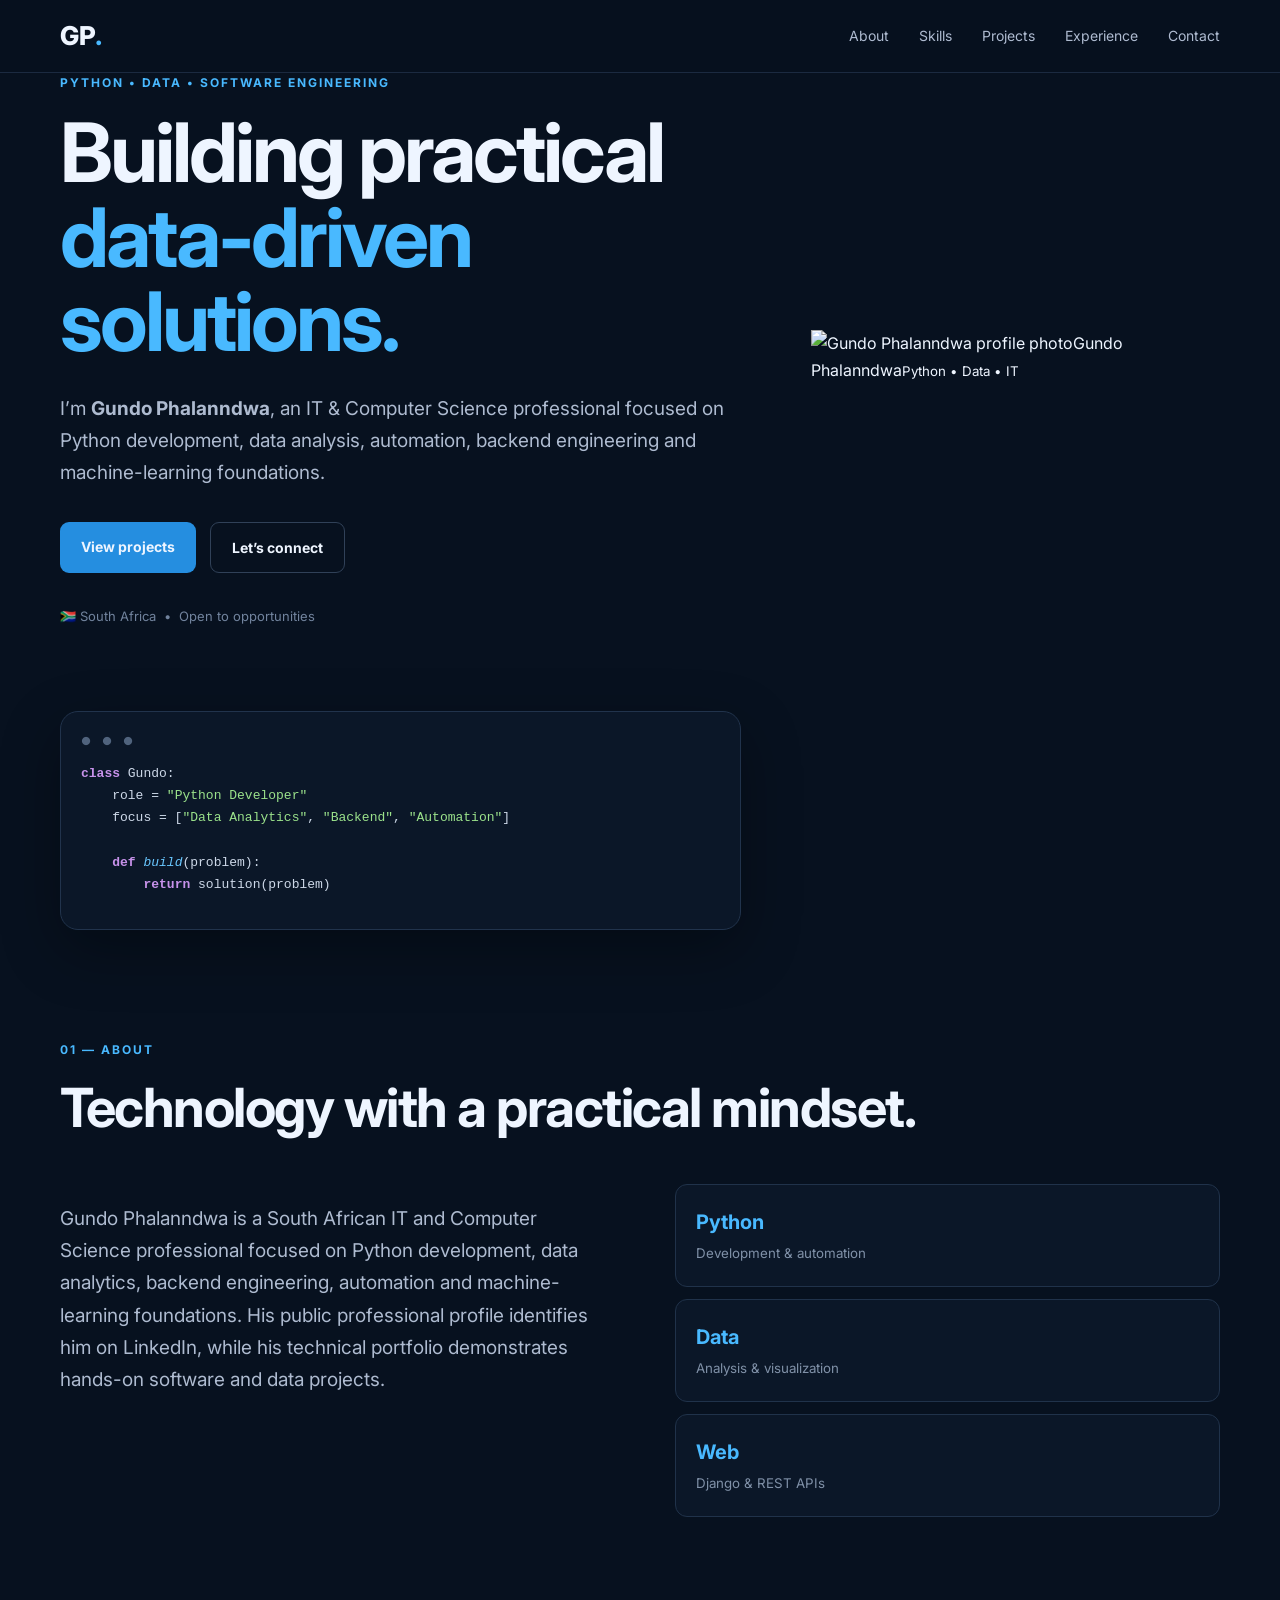
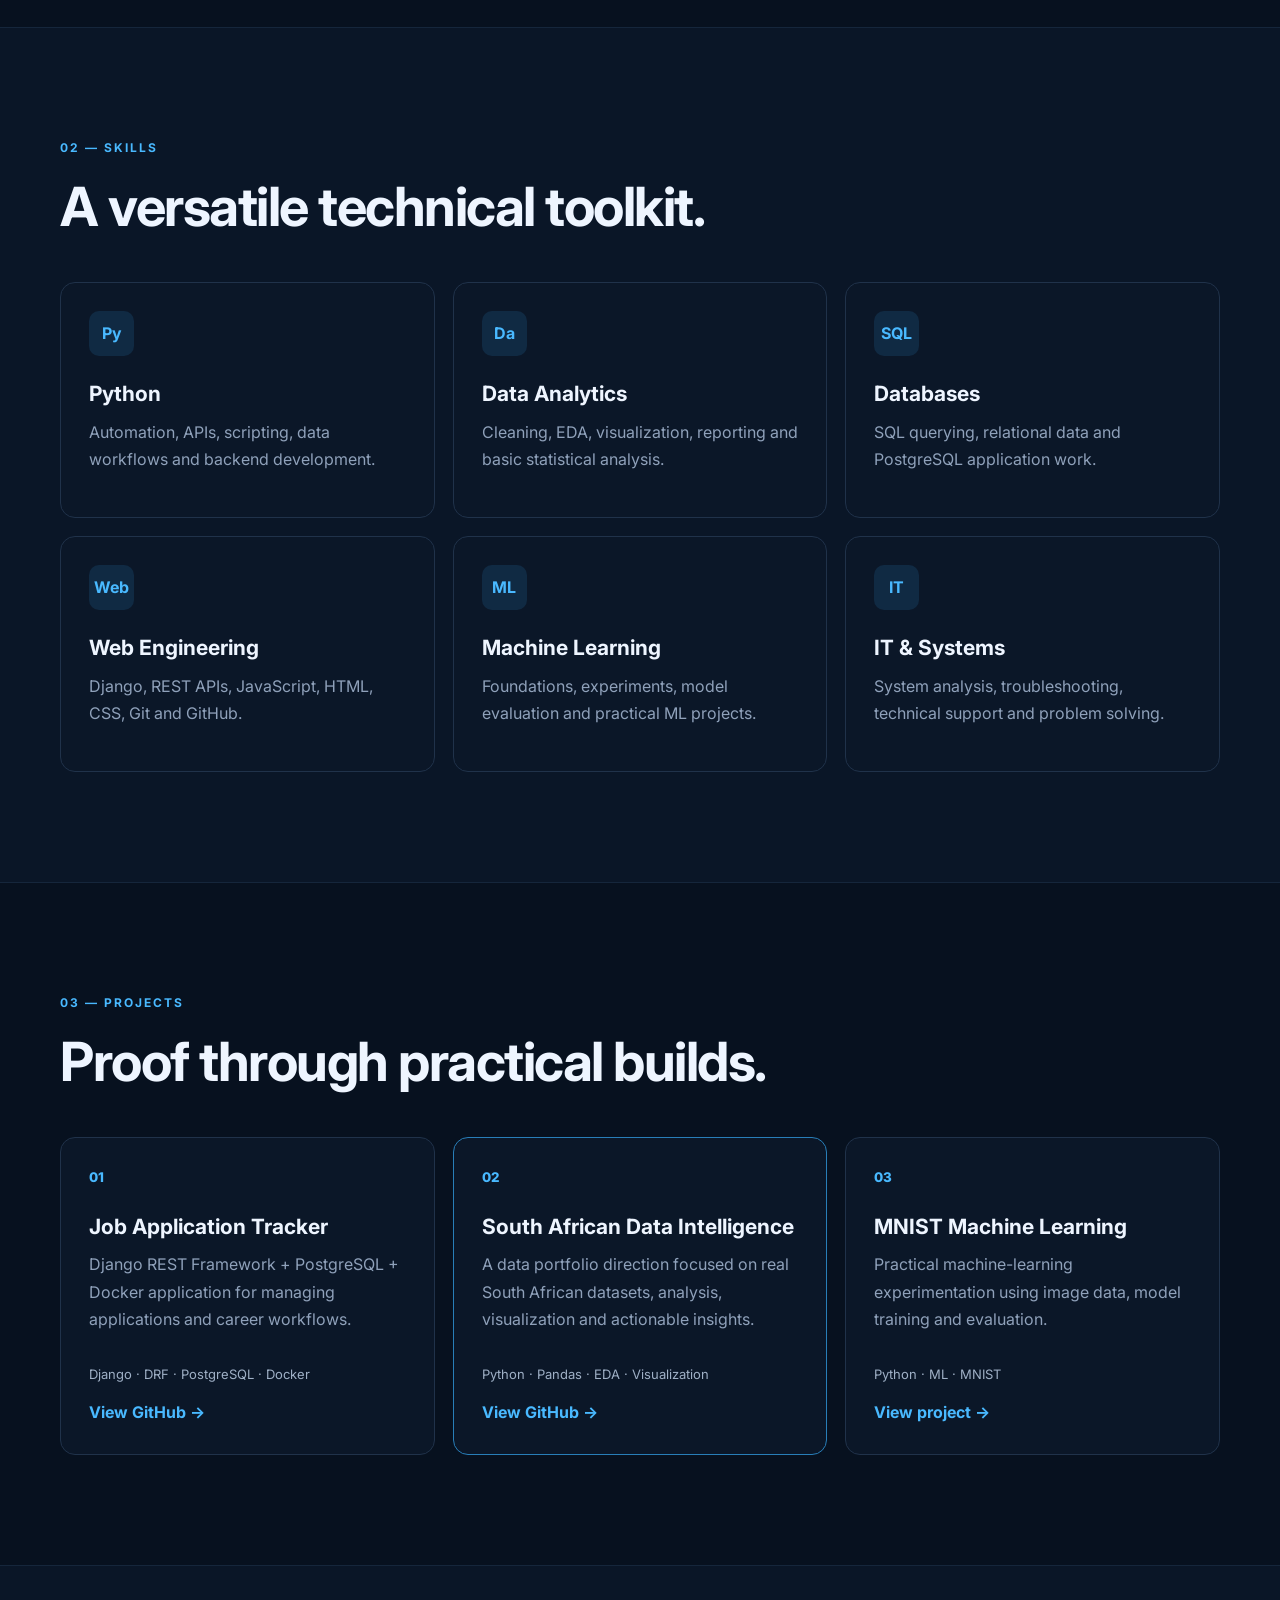
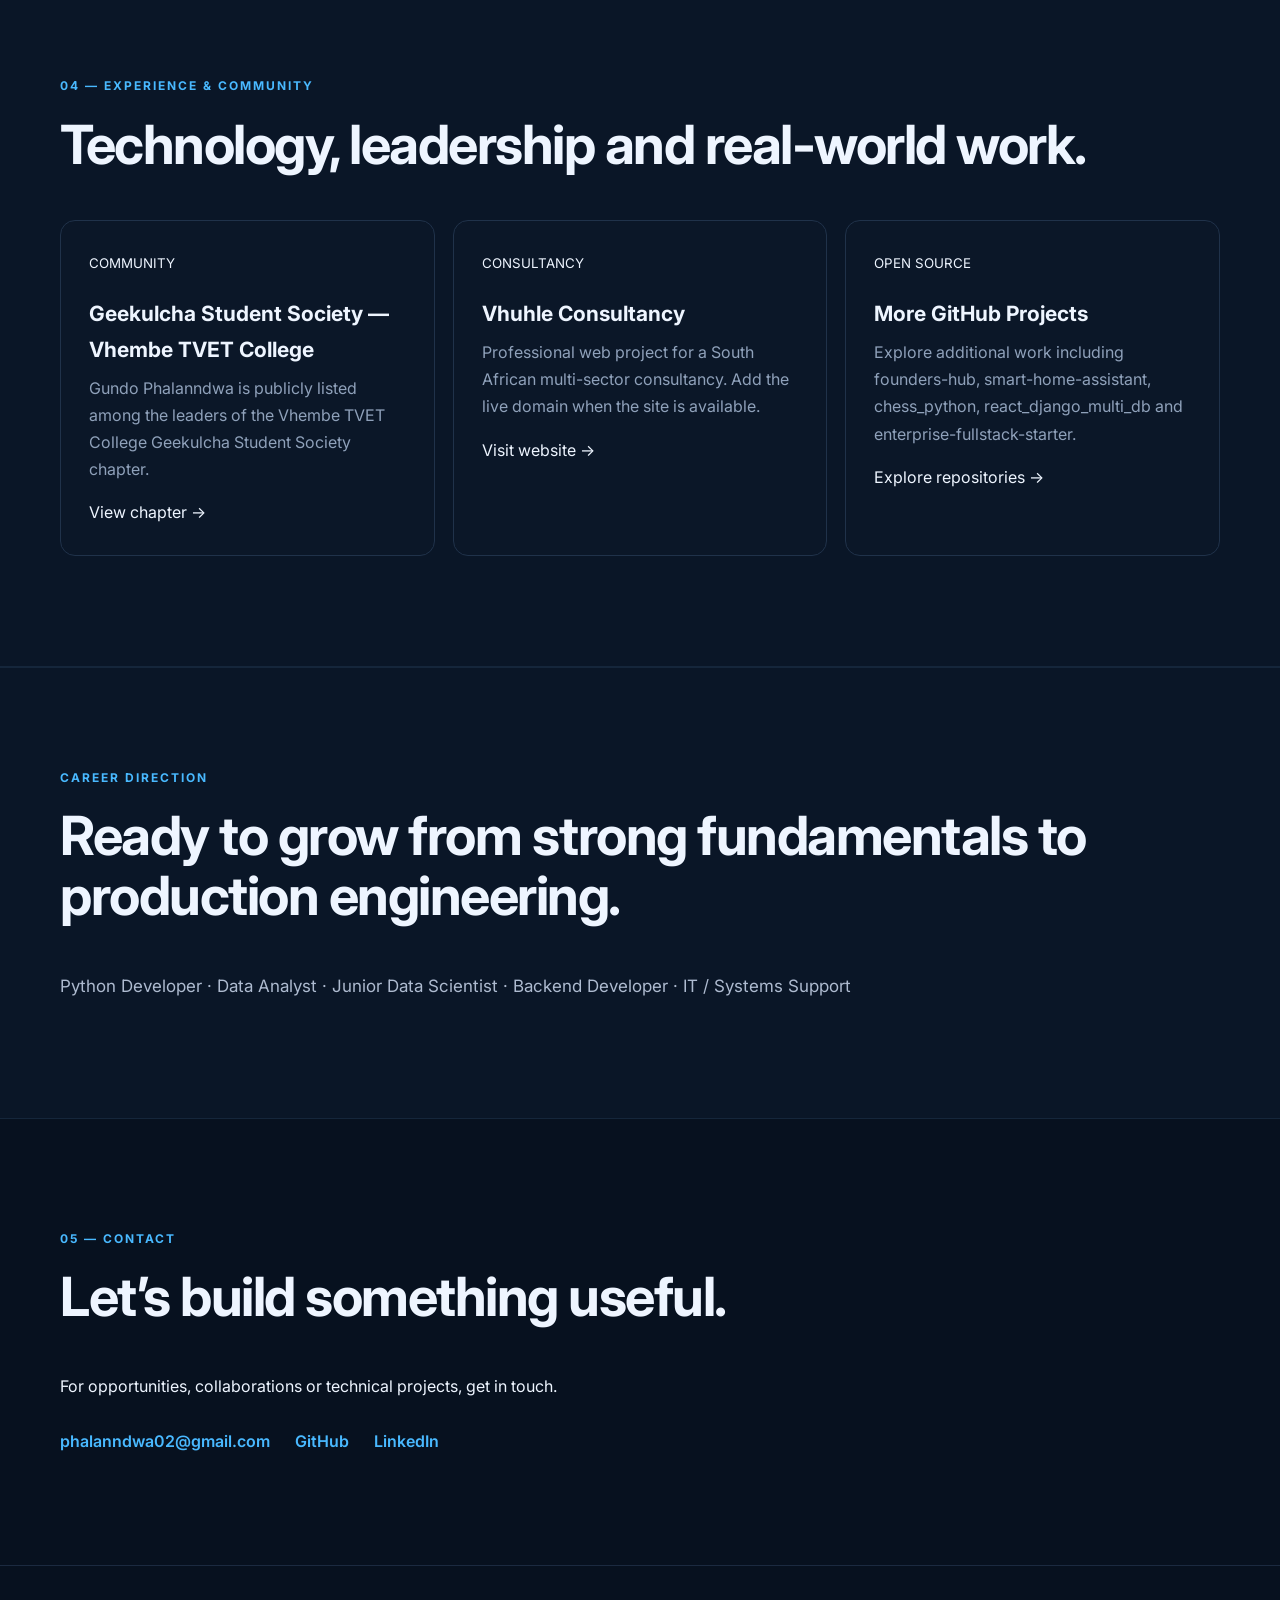
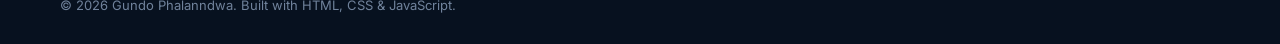
==== commit 94d17604: "Enhance portfolio with profile image, LinkedIn context, experience and project links" ====
--- a/index.html
+++ b/index.html
@@ -1,15 +1,16 @@
 <!doctype html>
 <html lang="en">
 <head><meta charset="utf-8"><meta name="viewport" content="width=device-width,initial-scale=1"><meta name="description" content="Gundo Phalanndwa — Python Developer, Data Analyst and Junior Data Scientist portfolio."><title>Gundo Phalanndwa | Portfolio</title><link rel="preconnect" href="https://fonts.googleapis.com"><link rel="preconnect" href="https://fonts.gstatic.com" crossorigin><link href="https://fonts.googleapis.com/css2?family=Inter:wght@400;500;600;700;800&display=swap" rel="stylesheet"><link rel="stylesheet" href="style.css"></head>
-<body><header><nav class="nav container"><a class="logo" href="#top">GP<span>.</span></a><button class="menu">☰</button><div class="links"><a href="#about">About</a><a href="#skills">Skills</a><a href="#projects">Projects</a><a href="#contact">Contact</a></div></nav></header><main id="top">
-<section class="hero container"><div><p class="eyebrow">PYTHON • DATA • SOFTWARE ENGINEERING</p><h1>Building practical<br><span>data-driven solutions.</span></h1><p class="lead">I’m <strong>Gundo Phalanndwa</strong>, an IT & Computer Science professional focused on Python development, data analysis, automation, backend engineering and machine-learning foundations.</p><div class="actions"><a class="btn primary" href="#projects">View projects</a><a class="btn secondary" href="#contact">Let’s connect</a></div><p class="quick">🇿🇦 South Africa &nbsp;•&nbsp; Open to opportunities</p></div><aside class="code"><div class="dots">● ● ●</div><pre><code><b>class</b> Gundo:
+<body><header><nav class="nav container"><a class="logo" href="#top">GP<span>.</span></a><button class="menu">☰</button><div class="links"><a href="#about">About</a><a href="#skills">Skills</a><a href="#projects">Projects</a><a href="#experience">Experience</a><a href="#contact">Contact</a></div></nav></header><main id="top">
+<section class="hero container"><div><p class="eyebrow">PYTHON • DATA • SOFTWARE ENGINEERING</p><h1>Building practical<br><span>data-driven solutions.</span></h1><p class="lead">I’m <strong>Gundo Phalanndwa</strong>, an IT & Computer Science professional focused on Python development, data analysis, automation, backend engineering and machine-learning foundations.</p><div class="actions"><a class="btn primary" href="#projects">View projects</a><a class="btn secondary" href="#contact">Let’s connect</a></div><p class="quick">🇿🇦 South Africa &nbsp;•&nbsp; Open to opportunities</p></div><div class="profile-card"><img src="https://github.com/Gundo-gp.png" alt="Gundo Phalanndwa profile photo"><span>Gundo Phalanndwa</span><small>Python • Data • IT</small></div><aside class="code"><div class="dots">● ● ●</div><pre><code><b>class</b> Gundo:
     role = <em>"Python Developer"</em>
     focus = [<em>"Data Analytics"</em>, <em>"Backend"</em>, <em>"Automation"</em>]
 
     <b>def</b> <i>build</i>(problem):
         <b>return</b> solution(problem)</code></pre></aside></section>
-<section id="about" class="section container"><p class="eyebrow">01 — ABOUT</p><h2>Technology with a practical mindset.</h2><div class="about"><p>Gundo combines IT fundamentals with hands-on development and data-focused problem solving. His work spans Python, SQL, Django, JavaScript, data preparation, exploratory analysis, visualization and system analysis.</p><div class="stats"><div><b>Python</b><small>Development & automation</small></div><div><b>Data</b><small>Analysis & visualization</small></div><div><b>Web</b><small>Django & REST APIs</small></div></div></div></section>
+<section id="about" class="section container"><p class="eyebrow">01 — ABOUT</p><h2>Technology with a practical mindset.</h2><div class="about"><p>Gundo Phalanndwa is a South African IT and Computer Science professional focused on Python development, data analytics, backend engineering, automation and machine-learning foundations. His public professional profile identifies him on LinkedIn, while his technical portfolio demonstrates hands-on software and data projects.</p><div class="stats"><div><b>Python</b><small>Development & automation</small></div><div><b>Data</b><small>Analysis & visualization</small></div><div><b>Web</b><small>Django & REST APIs</small></div></div></div></section>
 <section id="skills" class="section alt"><div class="container"><p class="eyebrow">02 — SKILLS</p><h2>A versatile technical toolkit.</h2><div class="grid skills"><article><b>Py</b><h3>Python</h3><p>Automation, APIs, scripting, data workflows and backend development.</p></article><article><b>Da</b><h3>Data Analytics</h3><p>Cleaning, EDA, visualization, reporting and basic statistical analysis.</p></article><article><b>SQL</b><h3>Databases</h3><p>SQL querying, relational data and PostgreSQL application work.</p></article><article><b>Web</b><h3>Web Engineering</h3><p>Django, REST APIs, JavaScript, HTML, CSS, Git and GitHub.</p></article><article><b>ML</b><h3>Machine Learning</h3><p>Foundations, experiments, model evaluation and practical ML projects.</p></article><article><b>IT</b><h3>IT & Systems</h3><p>System analysis, troubleshooting, technical support and problem solving.</p></article></div></div></section>
 <section id="projects" class="section container"><p class="eyebrow">03 — PROJECTS</p><h2>Proof through practical builds.</h2><div class="grid projects"><article><small>01</small><h3>Job Application Tracker</h3><p>Django REST Framework + PostgreSQL + Docker application for managing applications and career workflows.</p><div class="tags">Django · DRF · PostgreSQL · Docker</div><a href="https://github.com/Gundo-gp" target="_blank">View GitHub →</a></article><article class="featured"><small>02</small><h3>South African Data Intelligence</h3><p>A data portfolio direction focused on real South African datasets, analysis, visualization and actionable insights.</p><div class="tags">Python · Pandas · EDA · Visualization</div><a href="https://github.com/Gundo-gp" target="_blank">View GitHub →</a></article><article><small>03</small><h3>MNIST Machine Learning</h3><p>Practical machine-learning experimentation using image data, model training and evaluation.</p><div class="tags">Python · ML · MNIST</div><a href="https://github.com/Gundo-gp/Gundo-MNIST-machine-learning" target="_blank">View project →</a></article></div></section>
+<section id="experience" class="section alt"><div class="container"><p class="eyebrow">04 — EXPERIENCE & COMMUNITY</p><h2>Technology, leadership and real-world work.</h2><div class="grid"><article><small>COMMUNITY</small><h3>Geekulcha Student Society — Vhembe TVET College</h3><p>Gundo Phalanndwa is publicly listed among the leaders of the Vhembe TVET College Geekulcha Student Society chapter.</p><a href="https://sonke.gklink.co/gkss-vtc" target="_blank">View chapter →</a></article><article><small>CONSULTANCY</small><h3>Vhuhle Consultancy</h3><p>Professional web project for a South African multi-sector consultancy. Add the live domain when the site is available.</p><a href="https://gundotechsolutions.online" target="_blank">Visit website →</a></article><article><small>OPEN SOURCE</small><h3>More GitHub Projects</h3><p>Explore additional work including founders-hub, smart-home-assistant, chess_python, react_django_multi_db and enterprise-fullstack-starter.</p><a href="https://github.com/Gundo-gp?tab=repositories" target="_blank">Explore repositories →</a></article></div></div></section>
 <section class="career alt"><div class="container"><p class="eyebrow">CAREER DIRECTION</p><h2>Ready to grow from strong fundamentals to production engineering.</h2><p class="roles">Python Developer · Data Analyst · Junior Data Scientist · Backend Developer · IT / Systems Support</p></div></section>
-<section id="contact" class="section container contact"><p class="eyebrow">04 — CONTACT</p><h2>Let’s build something useful.</h2><p>For opportunities, collaborations or technical projects, get in touch.</p><div class="contact-links"><a href="mailto:phalanndwa02@gmail.com">phalanndwa02@gmail.com</a><a href="https://github.com/Gundo-gp">GitHub</a><a href="https://www.linkedin.com/in/gundo-phalanndwa">LinkedIn</a></div></section></main><footer><div class="container">© <span id="year"></span> Gundo Phalanndwa. Built with HTML, CSS & JavaScript.</div></footer><script src="script.js"></script></body></html>+<section id="contact" class="section container contact"><p class="eyebrow">05 — CONTACT</p><h2>Let’s build something useful.</h2><p>For opportunities, collaborations or technical projects, get in touch.</p><div class="contact-links"><a href="mailto:phalanndwa02@gmail.com">phalanndwa02@gmail.com</a><a href="https://github.com/Gundo-gp">GitHub</a><a href="https://www.linkedin.com/in/gundo-phalanndwa">LinkedIn</a></div></section></main><footer><div class="container">© <span id="year"></span> Gundo Phalanndwa. Built with HTML, CSS & JavaScript.</div></footer><script src="script.js"></script></body></html>
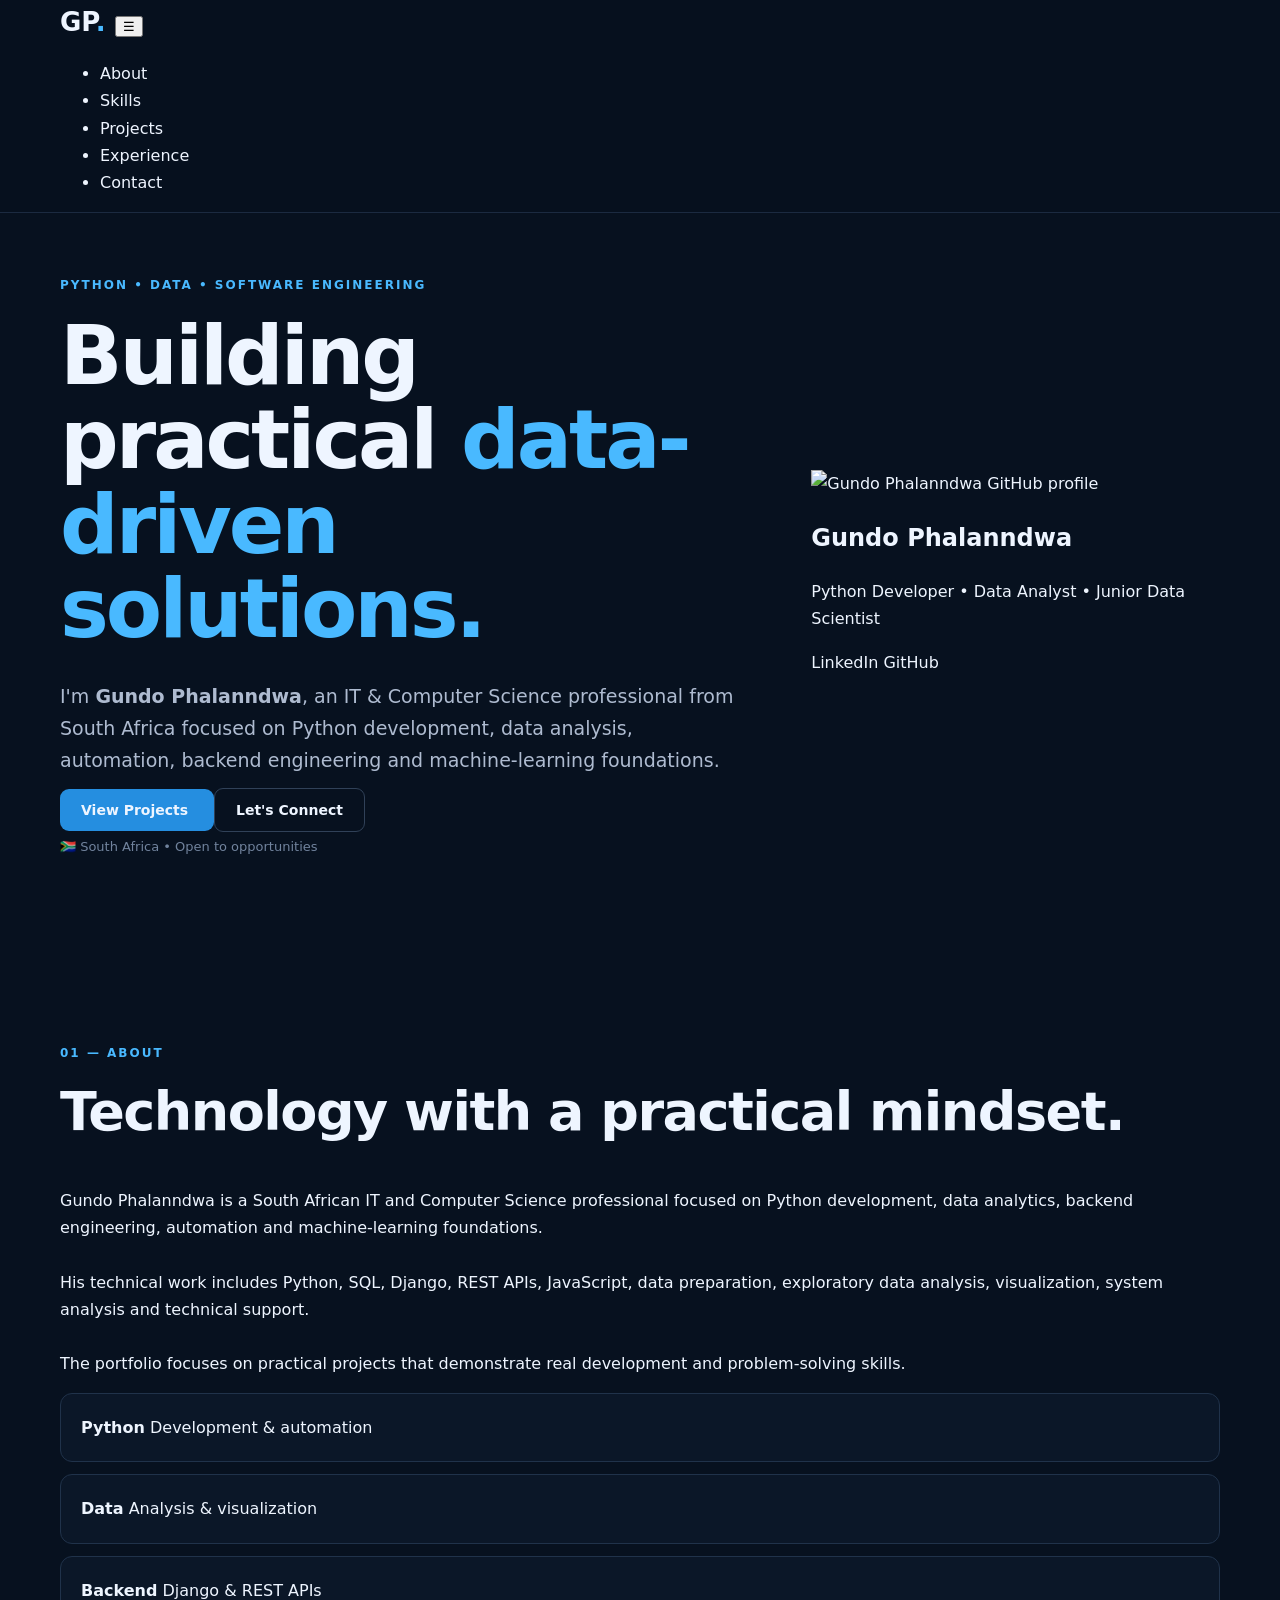
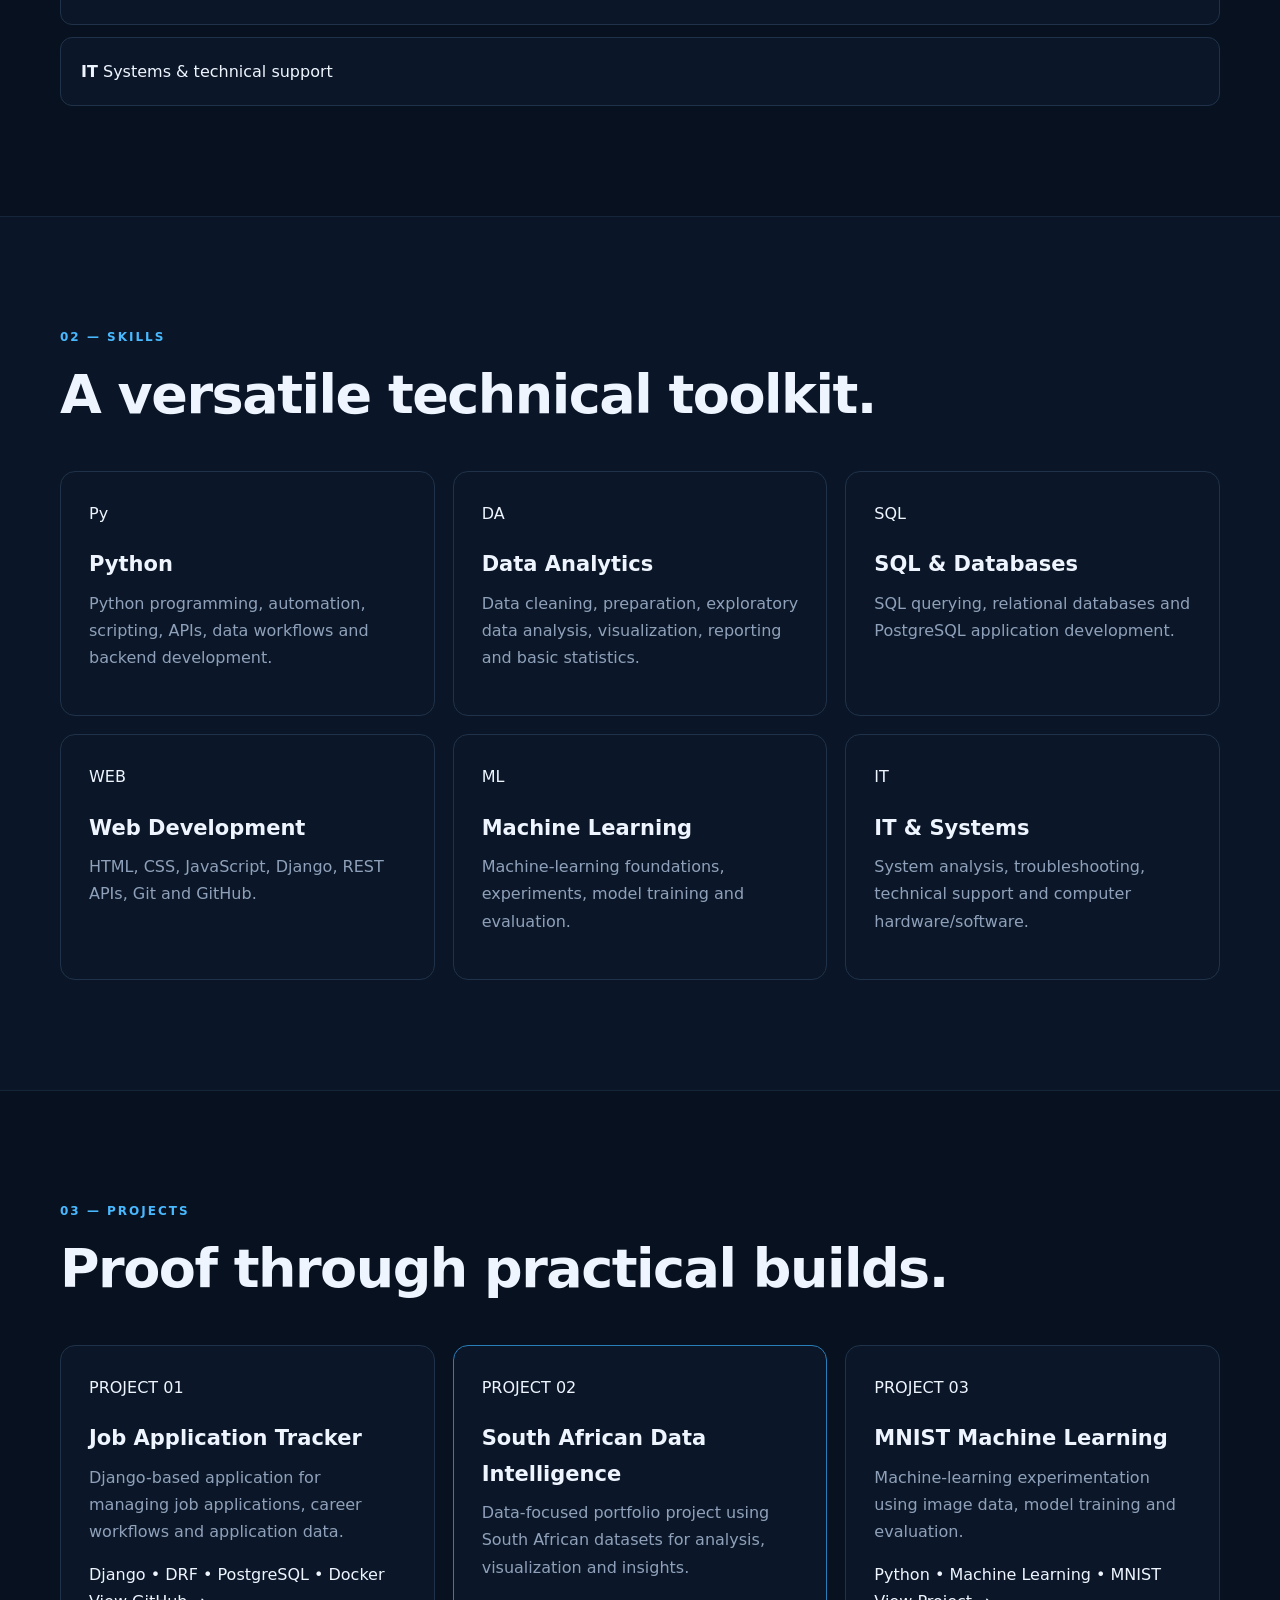
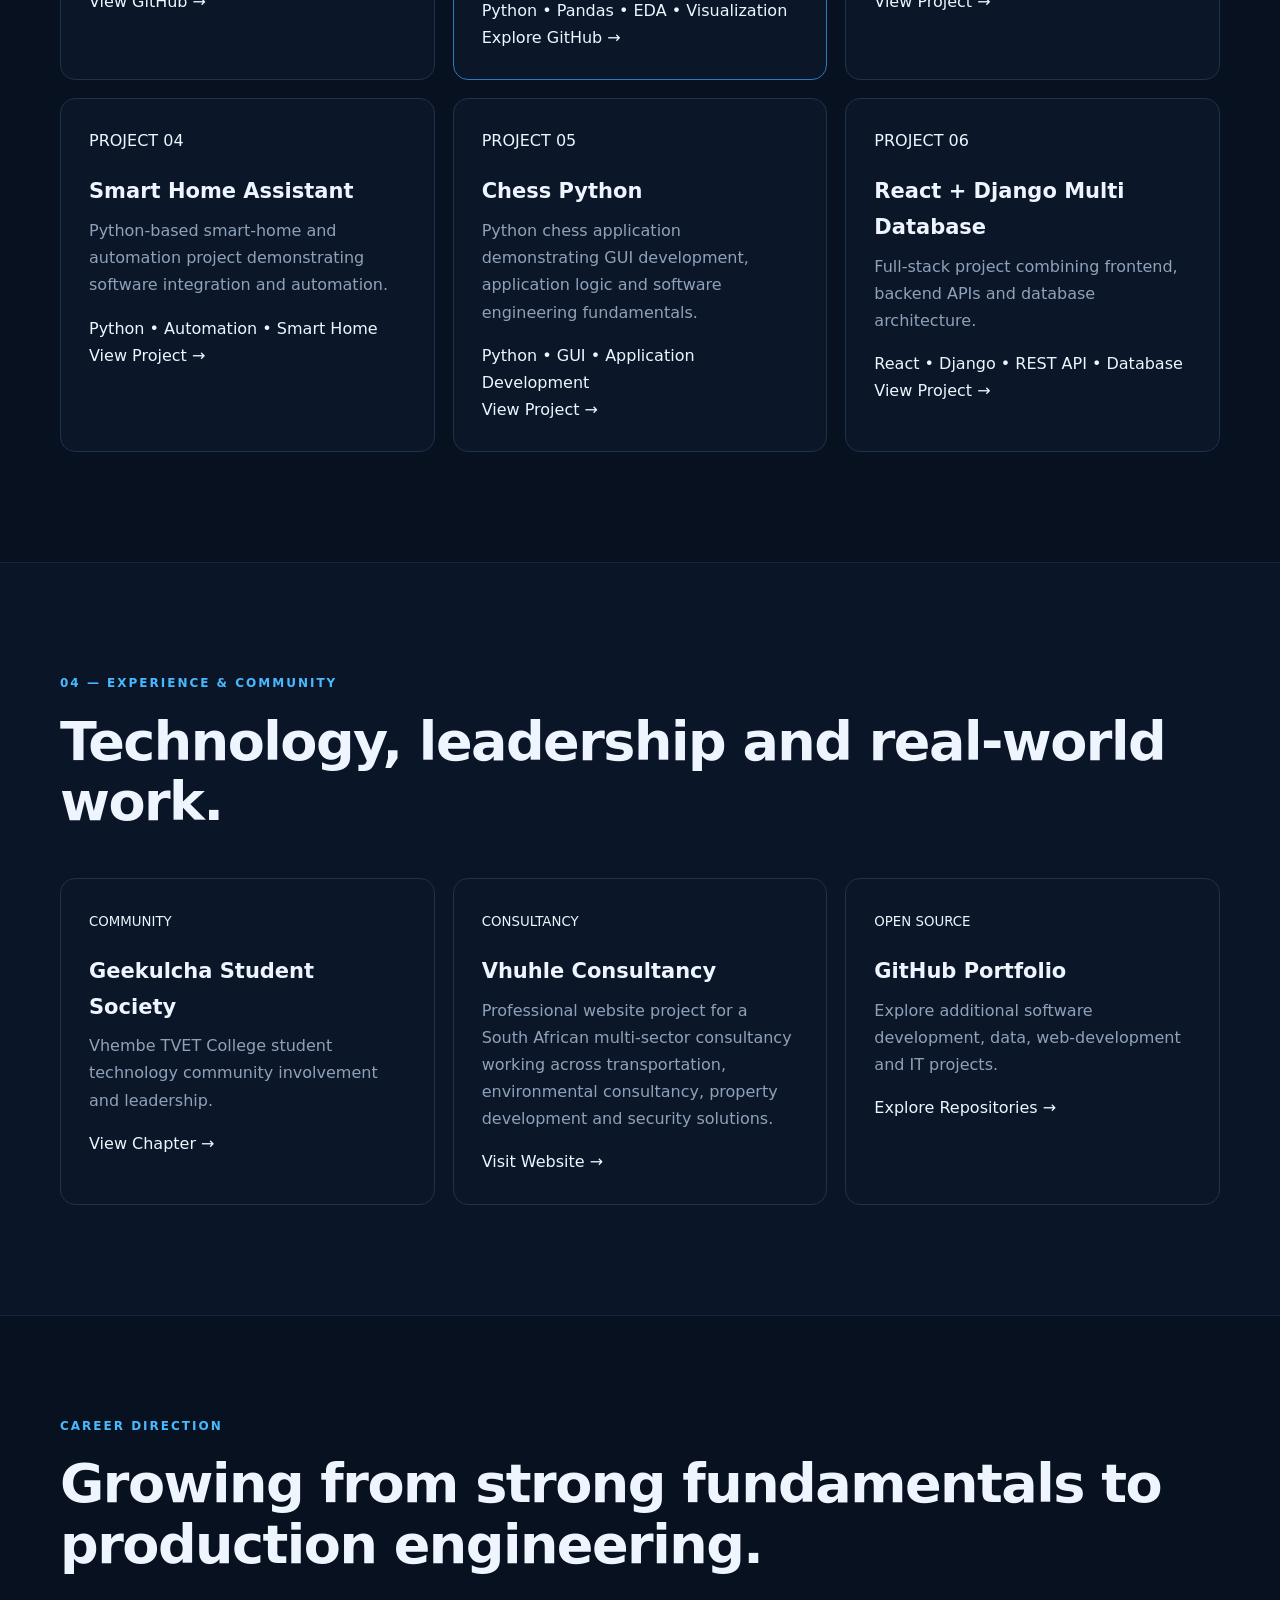
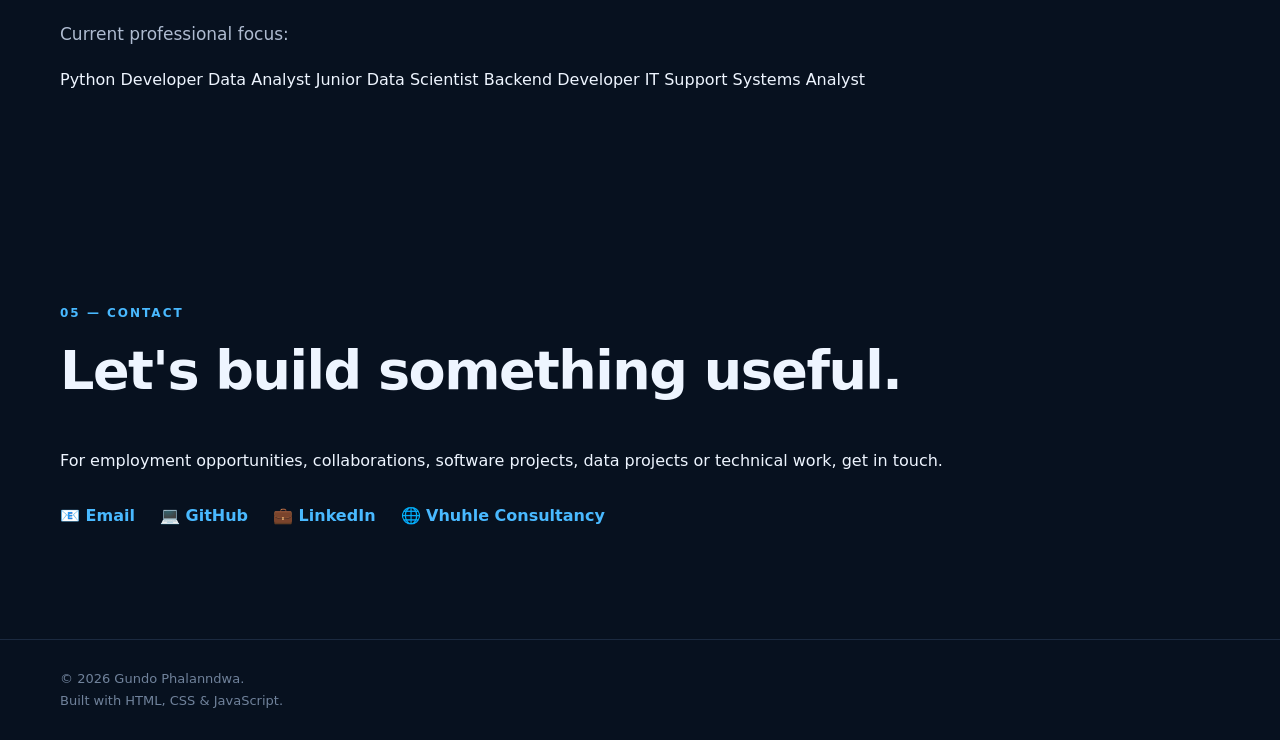
==== commit c0d5fdb2: "Refactor index.html for SEO and structure Updated HTML structure and metadata for improved clarity a" ====
--- a/index.html
+++ b/index.html
@@ -1,16 +1,691 @@
-<!doctype html>
+<!DOCTYPE html>
 <html lang="en">
-<head><meta charset="utf-8"><meta name="viewport" content="width=device-width,initial-scale=1"><meta name="description" content="Gundo Phalanndwa — Python Developer, Data Analyst and Junior Data Scientist portfolio."><title>Gundo Phalanndwa | Portfolio</title><link rel="preconnect" href="https://fonts.googleapis.com"><link rel="preconnect" href="https://fonts.gstatic.com" crossorigin><link href="https://fonts.googleapis.com/css2?family=Inter:wght@400;500;600;700;800&display=swap" rel="stylesheet"><link rel="stylesheet" href="style.css"></head>
-<body><header><nav class="nav container"><a class="logo" href="#top">GP<span>.</span></a><button class="menu">☰</button><div class="links"><a href="#about">About</a><a href="#skills">Skills</a><a href="#projects">Projects</a><a href="#experience">Experience</a><a href="#contact">Contact</a></div></nav></header><main id="top">
-<section class="hero container"><div><p class="eyebrow">PYTHON • DATA • SOFTWARE ENGINEERING</p><h1>Building practical<br><span>data-driven solutions.</span></h1><p class="lead">I’m <strong>Gundo Phalanndwa</strong>, an IT & Computer Science professional focused on Python development, data analysis, automation, backend engineering and machine-learning foundations.</p><div class="actions"><a class="btn primary" href="#projects">View projects</a><a class="btn secondary" href="#contact">Let’s connect</a></div><p class="quick">🇿🇦 South Africa &nbsp;•&nbsp; Open to opportunities</p></div><div class="profile-card"><img src="https://github.com/Gundo-gp.png" alt="Gundo Phalanndwa profile photo"><span>Gundo Phalanndwa</span><small>Python • Data • IT</small></div><aside class="code"><div class="dots">● ● ●</div><pre><code><b>class</b> Gundo:
-    role = <em>"Python Developer"</em>
-    focus = [<em>"Data Analytics"</em>, <em>"Backend"</em>, <em>"Automation"</em>]
-
-    <b>def</b> <i>build</i>(problem):
-        <b>return</b> solution(problem)</code></pre></aside></section>
-<section id="about" class="section container"><p class="eyebrow">01 — ABOUT</p><h2>Technology with a practical mindset.</h2><div class="about"><p>Gundo Phalanndwa is a South African IT and Computer Science professional focused on Python development, data analytics, backend engineering, automation and machine-learning foundations. His public professional profile identifies him on LinkedIn, while his technical portfolio demonstrates hands-on software and data projects.</p><div class="stats"><div><b>Python</b><small>Development & automation</small></div><div><b>Data</b><small>Analysis & visualization</small></div><div><b>Web</b><small>Django & REST APIs</small></div></div></div></section>
-<section id="skills" class="section alt"><div class="container"><p class="eyebrow">02 — SKILLS</p><h2>A versatile technical toolkit.</h2><div class="grid skills"><article><b>Py</b><h3>Python</h3><p>Automation, APIs, scripting, data workflows and backend development.</p></article><article><b>Da</b><h3>Data Analytics</h3><p>Cleaning, EDA, visualization, reporting and basic statistical analysis.</p></article><article><b>SQL</b><h3>Databases</h3><p>SQL querying, relational data and PostgreSQL application work.</p></article><article><b>Web</b><h3>Web Engineering</h3><p>Django, REST APIs, JavaScript, HTML, CSS, Git and GitHub.</p></article><article><b>ML</b><h3>Machine Learning</h3><p>Foundations, experiments, model evaluation and practical ML projects.</p></article><article><b>IT</b><h3>IT & Systems</h3><p>System analysis, troubleshooting, technical support and problem solving.</p></article></div></div></section>
-<section id="projects" class="section container"><p class="eyebrow">03 — PROJECTS</p><h2>Proof through practical builds.</h2><div class="grid projects"><article><small>01</small><h3>Job Application Tracker</h3><p>Django REST Framework + PostgreSQL + Docker application for managing applications and career workflows.</p><div class="tags">Django · DRF · PostgreSQL · Docker</div><a href="https://github.com/Gundo-gp" target="_blank">View GitHub →</a></article><article class="featured"><small>02</small><h3>South African Data Intelligence</h3><p>A data portfolio direction focused on real South African datasets, analysis, visualization and actionable insights.</p><div class="tags">Python · Pandas · EDA · Visualization</div><a href="https://github.com/Gundo-gp" target="_blank">View GitHub →</a></article><article><small>03</small><h3>MNIST Machine Learning</h3><p>Practical machine-learning experimentation using image data, model training and evaluation.</p><div class="tags">Python · ML · MNIST</div><a href="https://github.com/Gundo-gp/Gundo-MNIST-machine-learning" target="_blank">View project →</a></article></div></section>
-<section id="experience" class="section alt"><div class="container"><p class="eyebrow">04 — EXPERIENCE & COMMUNITY</p><h2>Technology, leadership and real-world work.</h2><div class="grid"><article><small>COMMUNITY</small><h3>Geekulcha Student Society — Vhembe TVET College</h3><p>Gundo Phalanndwa is publicly listed among the leaders of the Vhembe TVET College Geekulcha Student Society chapter.</p><a href="https://sonke.gklink.co/gkss-vtc" target="_blank">View chapter →</a></article><article><small>CONSULTANCY</small><h3>Vhuhle Consultancy</h3><p>Professional web project for a South African multi-sector consultancy. Add the live domain when the site is available.</p><a href="https://gundotechsolutions.online" target="_blank">Visit website →</a></article><article><small>OPEN SOURCE</small><h3>More GitHub Projects</h3><p>Explore additional work including founders-hub, smart-home-assistant, chess_python, react_django_multi_db and enterprise-fullstack-starter.</p><a href="https://github.com/Gundo-gp?tab=repositories" target="_blank">Explore repositories →</a></article></div></div></section>
-<section class="career alt"><div class="container"><p class="eyebrow">CAREER DIRECTION</p><h2>Ready to grow from strong fundamentals to production engineering.</h2><p class="roles">Python Developer · Data Analyst · Junior Data Scientist · Backend Developer · IT / Systems Support</p></div></section>
-<section id="contact" class="section container contact"><p class="eyebrow">05 — CONTACT</p><h2>Let’s build something useful.</h2><p>For opportunities, collaborations or technical projects, get in touch.</p><div class="contact-links"><a href="mailto:phalanndwa02@gmail.com">phalanndwa02@gmail.com</a><a href="https://github.com/Gundo-gp">GitHub</a><a href="https://www.linkedin.com/in/gundo-phalanndwa">LinkedIn</a></div></section></main><footer><div class="container">© <span id="year"></span> Gundo Phalanndwa. Built with HTML, CSS & JavaScript.</div></footer><script src="script.js"></script></body></html>+
+<head>
+  <meta charset="UTF-8">
+  <meta name="viewport" content="width=device-width, initial-scale=1.0">
+
+  <meta name="description"
+    content="Gundo Phalanndwa — Python Developer, Data Analyst, Junior Data Scientist and IT professional from South Africa.">
+
+  <meta name="author" content="Gundo Phalanndwa">
+
+  <title>Gundo Phalanndwa | Portfolio</title>
+
+  <link rel="stylesheet" href="style.css">
+</head>
+
+<body>
+
+  <!-- NAVIGATION -->
+  <header>
+    <nav class="container">
+
+      <a href="#home" class="logo">
+        GP<span>.</span>
+      </a>
+
+      <button class="menu-btn" onclick="toggleMenu()">
+        ☰
+      </button>
+
+      <ul class="nav-links" id="navLinks">
+        <li><a href="#about">About</a></li>
+        <li><a href="#skills">Skills</a></li>
+        <li><a href="#projects">Projects</a></li>
+        <li><a href="#experience">Experience</a></li>
+        <li><a href="#contact">Contact</a></li>
+      </ul>
+
+    </nav>
+  </header>
+
+
+  <main id="home">
+
+    <!-- HERO -->
+    <section class="hero container">
+
+      <div class="hero-content">
+
+        <p class="eyebrow">
+          PYTHON • DATA • SOFTWARE ENGINEERING
+        </p>
+
+        <h1>
+          Building practical
+          <span>data-driven solutions.</span>
+        </h1>
+
+        <p class="lead">
+          I'm <strong>Gundo Phalanndwa</strong>, an IT & Computer Science
+          professional from South Africa focused on Python development,
+          data analysis, automation, backend engineering and
+          machine-learning foundations.
+        </p>
+
+        <div class="buttons">
+
+          <a class="btn primary" href="#projects">
+            View Projects
+          </a>
+
+          <a class="btn secondary" href="#contact">
+            Let's Connect
+          </a>
+
+        </div>
+
+        <p class="quick">
+          🇿🇦 South Africa • Open to opportunities
+        </p>
+
+      </div>
+
+
+      <!-- PROFILE -->
+      <div class="profile-card">
+
+        <img
+          src="https://github.com/Gundo-gp.png"
+          alt="Gundo Phalanndwa GitHub profile">
+
+        <h2>
+          Gundo Phalanndwa
+        </h2>
+
+        <p>
+          Python Developer • Data Analyst • Junior Data Scientist
+        </p>
+
+        <div class="profile-links">
+
+          <a
+            href="https://www.linkedin.com/in/gundo-phalanndwa-63360b243"
+            target="_blank">
+            LinkedIn
+          </a>
+
+          <a
+            href="https://github.com/Gundo-gp"
+            target="_blank">
+            GitHub
+          </a>
+
+        </div>
+
+      </div>
+
+    </section>
+
+
+    <!-- ABOUT -->
+    <section id="about" class="section container">
+
+      <p class="eyebrow">
+        01 — ABOUT
+      </p>
+
+      <h2>
+        Technology with a practical mindset.
+      </h2>
+
+      <div class="about-grid">
+
+        <p class="about-text">
+
+          Gundo Phalanndwa is a South African IT and Computer Science
+          professional focused on Python development, data analytics,
+          backend engineering, automation and machine-learning
+          foundations.
+
+          <br><br>
+
+          His technical work includes Python, SQL, Django, REST APIs,
+          JavaScript, data preparation, exploratory data analysis,
+          visualization, system analysis and technical support.
+
+          <br><br>
+
+          The portfolio focuses on practical projects that demonstrate
+          real development and problem-solving skills.
+
+        </p>
+
+
+        <div class="stats">
+
+          <div class="stat">
+            <strong>Python</strong>
+            <span>Development & automation</span>
+          </div>
+
+          <div class="stat">
+            <strong>Data</strong>
+            <span>Analysis & visualization</span>
+          </div>
+
+          <div class="stat">
+            <strong>Backend</strong>
+            <span>Django & REST APIs</span>
+          </div>
+
+          <div class="stat">
+            <strong>IT</strong>
+            <span>Systems & technical support</span>
+          </div>
+
+        </div>
+
+      </div>
+
+    </section>
+
+
+    <!-- SKILLS -->
+    <section id="skills" class="section alt">
+
+      <div class="container">
+
+        <p class="eyebrow">
+          02 — SKILLS
+        </p>
+
+        <h2>
+          A versatile technical toolkit.
+        </h2>
+
+        <div class="grid">
+
+          <article class="card">
+
+            <div class="icon">Py</div>
+
+            <h3>Python</h3>
+
+            <p>
+              Python programming, automation, scripting,
+              APIs, data workflows and backend development.
+            </p>
+
+          </article>
+
+
+          <article class="card">
+
+            <div class="icon">DA</div>
+
+            <h3>Data Analytics</h3>
+
+            <p>
+              Data cleaning, preparation, exploratory data analysis,
+              visualization, reporting and basic statistics.
+            </p>
+
+          </article>
+
+
+          <article class="card">
+
+            <div class="icon">SQL</div>
+
+            <h3>SQL & Databases</h3>
+
+            <p>
+              SQL querying, relational databases and
+              PostgreSQL application development.
+            </p>
+
+          </article>
+
+
+          <article class="card">
+
+            <div class="icon">WEB</div>
+
+            <h3>Web Development</h3>
+
+            <p>
+              HTML, CSS, JavaScript, Django, REST APIs,
+              Git and GitHub.
+            </p>
+
+          </article>
+
+
+          <article class="card">
+
+            <div class="icon">ML</div>
+
+            <h3>Machine Learning</h3>
+
+            <p>
+              Machine-learning foundations, experiments,
+              model training and evaluation.
+            </p>
+
+          </article>
+
+
+          <article class="card">
+
+            <div class="icon">IT</div>
+
+            <h3>IT & Systems</h3>
+
+            <p>
+              System analysis, troubleshooting, technical
+              support and computer hardware/software.
+            </p>
+
+          </article>
+
+        </div>
+
+      </div>
+
+    </section>
+
+
+    <!-- PROJECTS -->
+    <section id="projects" class="section container">
+
+      <p class="eyebrow">
+        03 — PROJECTS
+      </p>
+
+      <h2>
+        Proof through practical builds.
+      </h2>
+
+      <div class="grid">
+
+
+        <article class="card project">
+
+          <span class="project-number">
+            PROJECT 01
+          </span>
+
+          <h3>
+            Job Application Tracker
+          </h3>
+
+          <p>
+            Django-based application for managing job applications,
+            career workflows and application data.
+          </p>
+
+          <div class="tags">
+            Django • DRF • PostgreSQL • Docker
+          </div>
+
+          <a
+            class="project-link"
+            href="https://github.com/Gundo-gp/founders-hub"
+            target="_blank">
+            View GitHub →
+          </a>
+
+        </article>
+
+
+        <article class="card project featured">
+
+          <span class="project-number">
+            PROJECT 02
+          </span>
+
+          <h3>
+            South African Data Intelligence
+          </h3>
+
+          <p>
+            Data-focused portfolio project using South African
+            datasets for analysis, visualization and insights.
+          </p>
+
+          <div class="tags">
+            Python • Pandas • EDA • Visualization
+          </div>
+
+          <a
+            class="project-link"
+            href="https://github.com/Gundo-gp"
+            target="_blank">
+            Explore GitHub →
+          </a>
+
+        </article>
+
+
+        <article class="card project">
+
+          <span class="project-number">
+            PROJECT 03
+          </span>
+
+          <h3>
+            MNIST Machine Learning
+          </h3>
+
+          <p>
+            Machine-learning experimentation using image data,
+            model training and evaluation.
+          </p>
+
+          <div class="tags">
+            Python • Machine Learning • MNIST
+          </div>
+
+          <a
+            class="project-link"
+            href="https://github.com/Gundo-gp/Gundo-MNIST-machine-learning"
+            target="_blank">
+            View Project →
+          </a>
+
+        </article>
+
+
+        <article class="card project">
+
+          <span class="project-number">
+            PROJECT 04
+          </span>
+
+          <h3>
+            Smart Home Assistant
+          </h3>
+
+          <p>
+            Python-based smart-home and automation project
+            demonstrating software integration and automation.
+          </p>
+
+          <div class="tags">
+            Python • Automation • Smart Home
+          </div>
+
+          <a
+            class="project-link"
+            href="https://github.com/Gundo-gp/smart-home-assistant"
+            target="_blank">
+            View Project →
+          </a>
+
+        </article>
+
+
+        <article class="card project">
+
+          <span class="project-number">
+            PROJECT 05
+          </span>
+
+          <h3>
+            Chess Python
+          </h3>
+
+          <p>
+            Python chess application demonstrating GUI development,
+            application logic and software engineering fundamentals.
+          </p>
+
+          <div class="tags">
+            Python • GUI • Application Development
+          </div>
+
+          <a
+            class="project-link"
+            href="https://github.com/Gundo-gp/chess_python"
+            target="_blank">
+            View Project →
+          </a>
+
+        </article>
+
+
+        <article class="card project">
+
+          <span class="project-number">
+            PROJECT 06
+          </span>
+
+          <h3>
+            React + Django Multi Database
+          </h3>
+
+          <p>
+            Full-stack project combining frontend, backend APIs
+            and database architecture.
+          </p>
+
+          <div class="tags">
+            React • Django • REST API • Database
+          </div>
+
+          <a
+            class="project-link"
+            href="https://github.com/Gundo-gp/react_django_multi_db"
+            target="_blank">
+            View Project →
+          </a>
+
+        </article>
+
+      </div>
+
+    </section>
+
+
+    <!-- EXPERIENCE -->
+    <section id="experience" class="section alt">
+
+      <div class="container">
+
+        <p class="eyebrow">
+          04 — EXPERIENCE & COMMUNITY
+        </p>
+
+        <h2>
+          Technology, leadership and real-world work.
+        </h2>
+
+
+        <div class="grid">
+
+
+          <article class="card experience-card">
+
+            <small>
+              COMMUNITY
+            </small>
+
+            <h3>
+              Geekulcha Student Society
+            </h3>
+
+            <p>
+              Vhembe TVET College student technology community
+              involvement and leadership.
+            </p>
+
+            <a
+              class="project-link"
+              href="https://sonke.gklink.co/gkss-vtc"
+              target="_blank">
+              View Chapter →
+            </a>
+
+          </article>
+
+
+          <article class="card experience-card">
+
+            <small>
+              CONSULTANCY
+            </small>
+
+            <h3>
+              Vhuhle Consultancy
+            </h3>
+
+            <p>
+              Professional website project for a South African
+              multi-sector consultancy working across transportation,
+              environmental consultancy, property development
+              and security solutions.
+            </p>
+
+            <a
+              class="project-link"
+              href="https://gundotechsolutions.online"
+              target="_blank">
+              Visit Website →
+            </a>
+
+          </article>
+
+
+          <article class="card experience-card">
+
+            <small>
+              OPEN SOURCE
+            </small>
+
+            <h3>
+              GitHub Portfolio
+            </h3>
+
+            <p>
+              Explore additional software development, data,
+              web-development and IT projects.
+            </p>
+
+            <a
+              class="project-link"
+              href="https://github.com/Gundo-gp?tab=repositories"
+              target="_blank">
+              Explore Repositories →
+            </a>
+
+          </article>
+
+        </div>
+
+      </div>
+
+    </section>
+
+
+    <!-- CAREER -->
+    <section class="career">
+
+      <div class="container">
+
+        <p class="eyebrow">
+          CAREER DIRECTION
+        </p>
+
+        <h2>
+          Growing from strong fundamentals
+          to production engineering.
+        </h2>
+
+        <p class="roles">
+          Current professional focus:
+        </p>
+
+        <div class="role-list">
+
+          <span class="role">Python Developer</span>
+
+          <span class="role">Data Analyst</span>
+
+          <span class="role">Junior Data Scientist</span>
+
+          <span class="role">Backend Developer</span>
+
+          <span class="role">IT Support</span>
+
+          <span class="role">Systems Analyst</span>
+
+        </div>
+
+      </div>
+
+    </section>
+
+
+    <!-- CONTACT -->
+    <section id="contact" class="section container contact">
+
+      <p class="eyebrow">
+        05 — CONTACT
+      </p>
+
+      <h2>
+        Let's build something useful.
+      </h2>
+
+      <p>
+        For employment opportunities, collaborations,
+        software projects, data projects or technical work,
+        get in touch.
+      </p>
+
+
+      <div class="contact-links">
+
+        <a href="mailto:phalanndwa02@gmail.com">
+          📧 Email
+        </a>
+
+        <a
+          href="https://github.com/Gundo-gp"
+          target="_blank">
+          💻 GitHub
+        </a>
+
+        <a
+          href="https://www.linkedin.com/in/gundo-phalanndwa-63360b243"
+          target="_blank">
+          💼 LinkedIn
+        </a>
+
+        <a
+          href="https://gundotechsolutions.online"
+          target="_blank">
+          🌐 Vhuhle Consultancy
+        </a>
+
+      </div>
+
+    </section>
+
+  </main>
+
+
+  <!-- FOOTER -->
+  <footer>
+
+    <div class="container">
+
+      © <span id="year"></span>
+      Gundo Phalanndwa.
+
+      <br>
+
+      Built with HTML, CSS & JavaScript.
+
+    </div>
+
+  </footer>
+
+
+  <script src="script.js"></script>
+
+</body>
+
+</html>
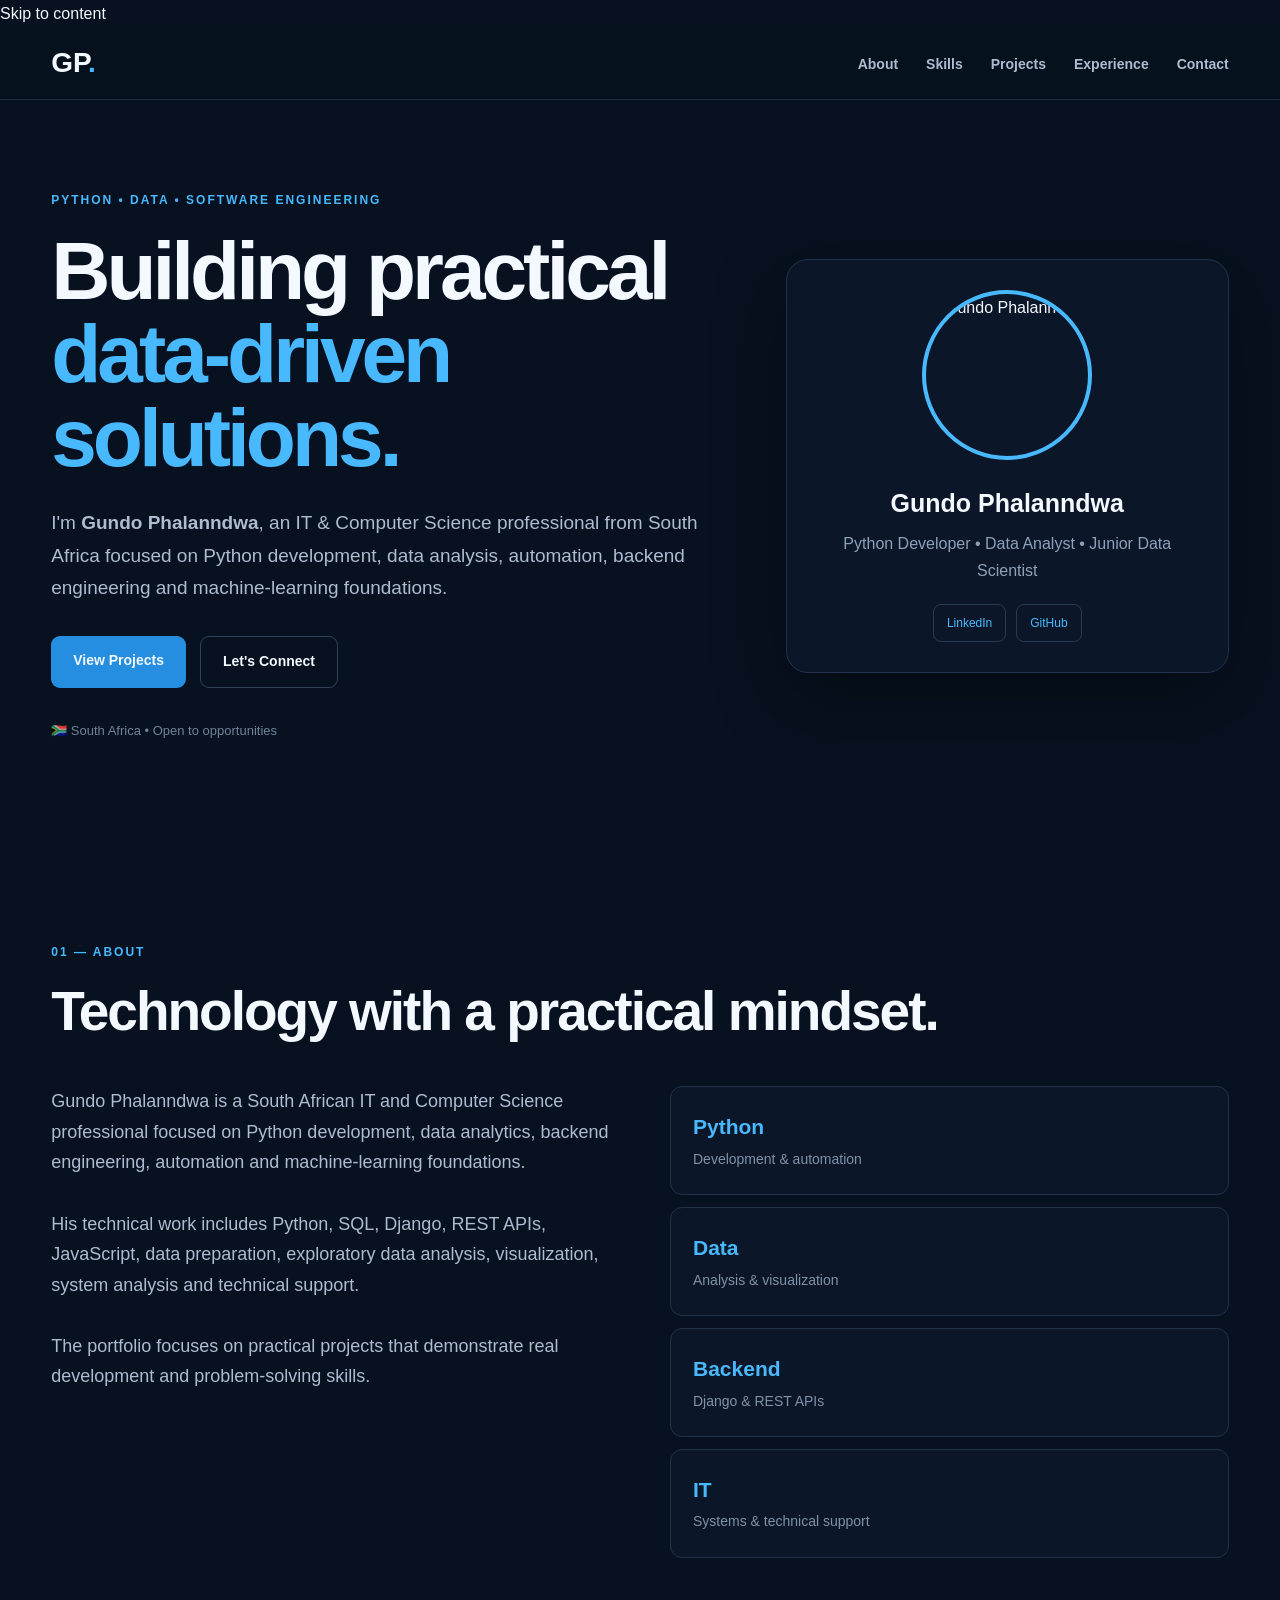
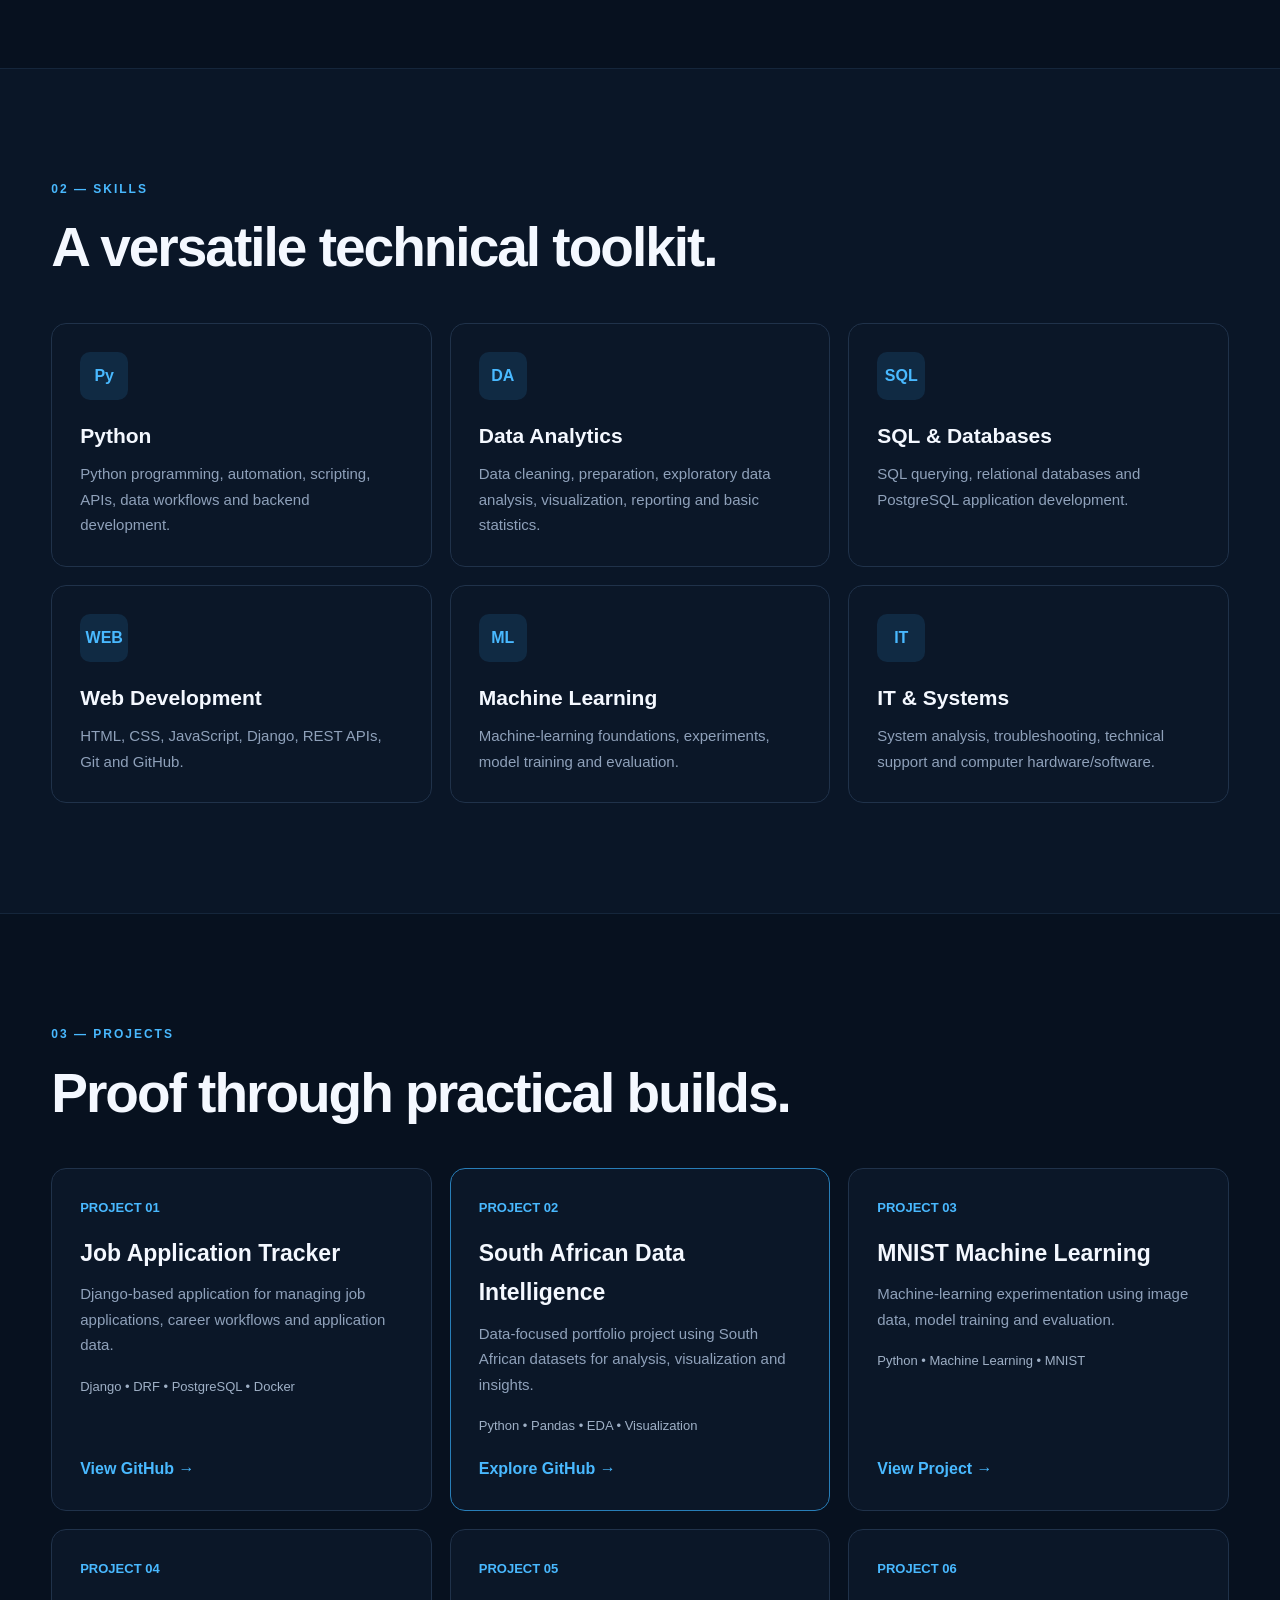
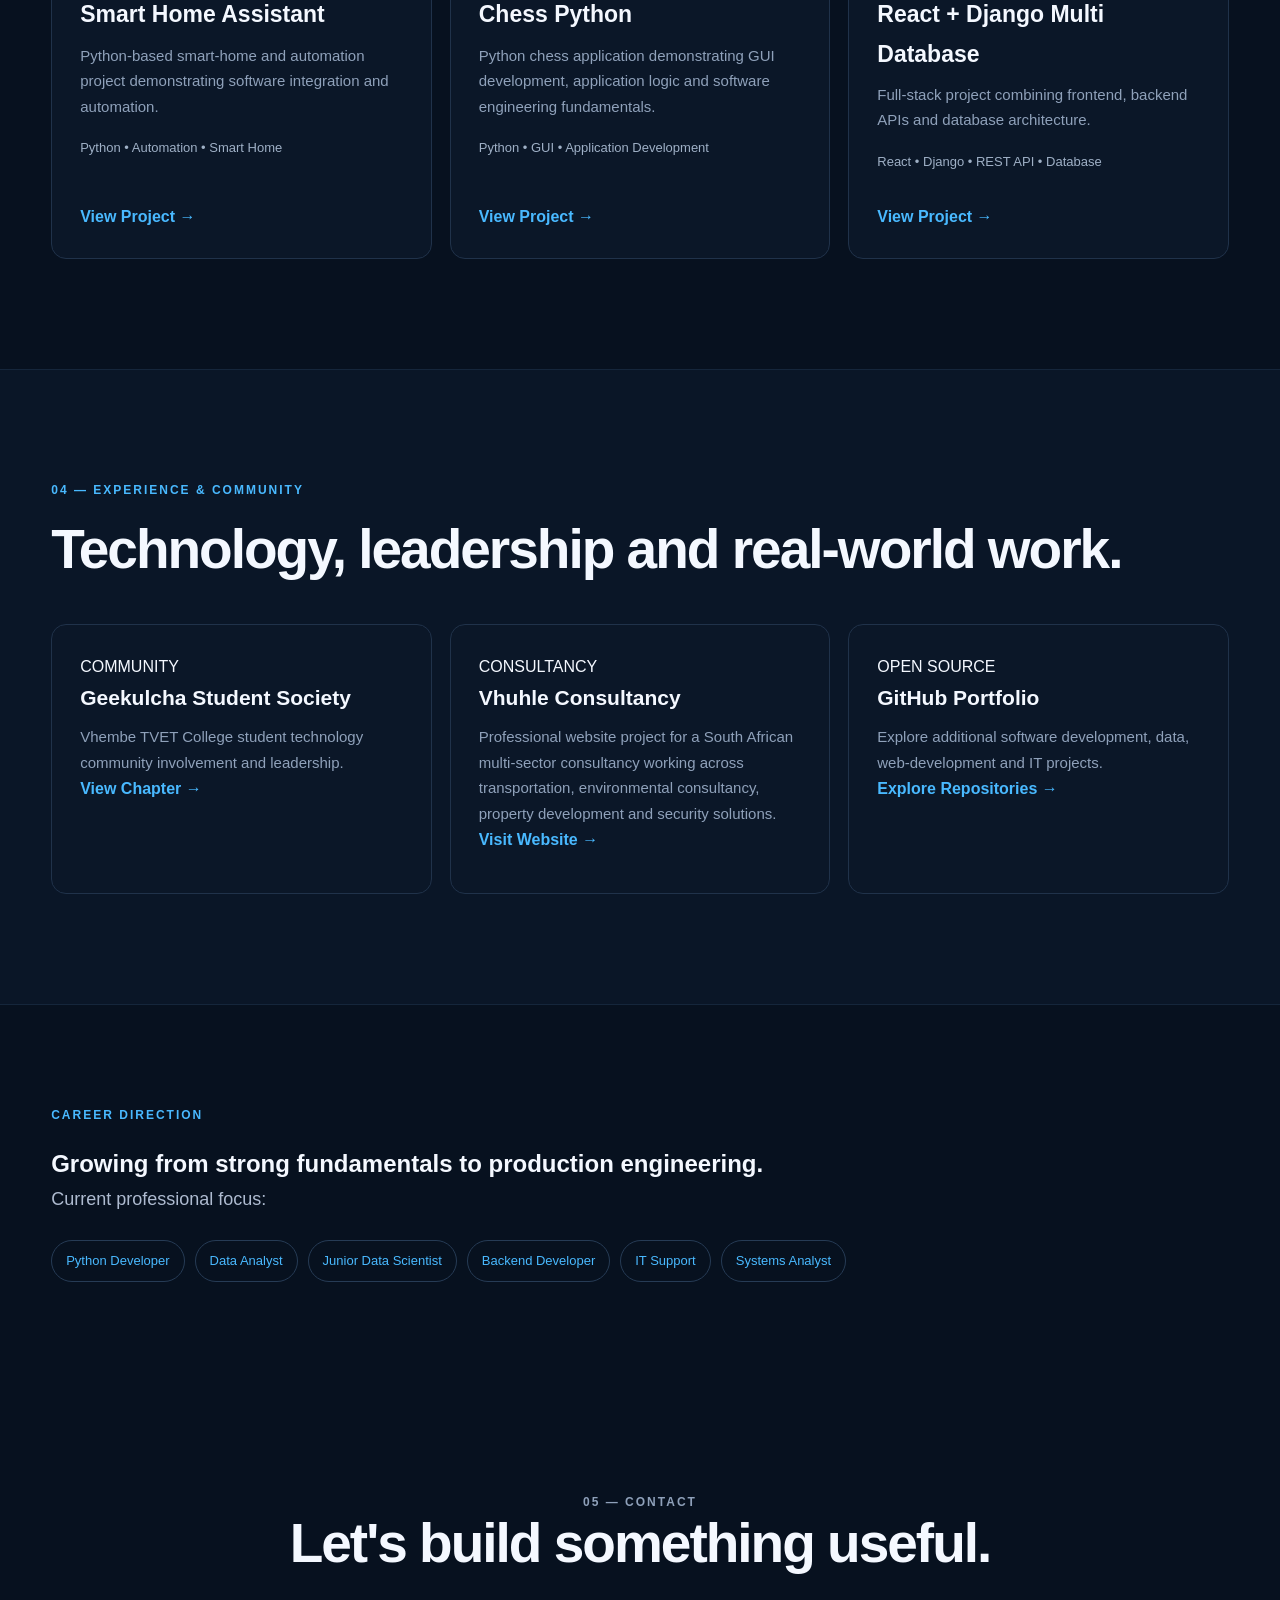
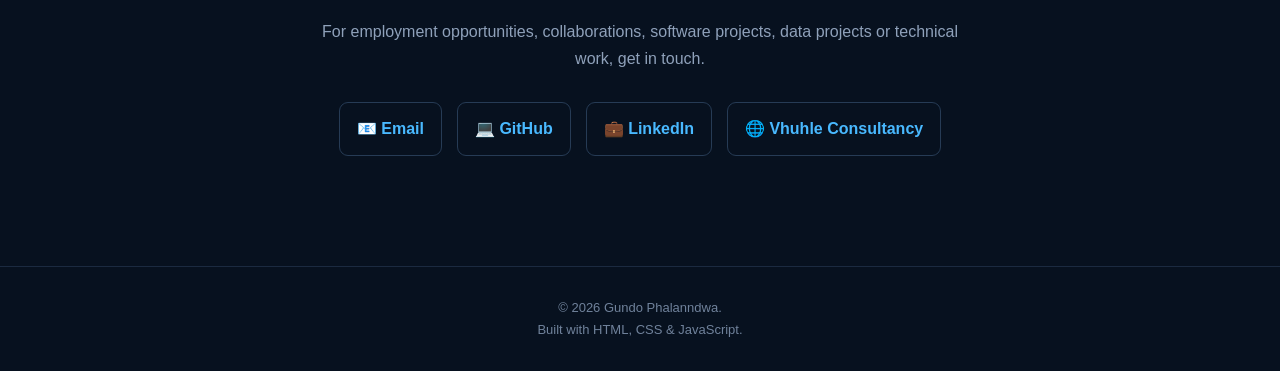
==== commit bb0255d5: "Refactor index.html for improved SEO and structure Updated the HTML structure and metadata for bette" ====
--- a/index.html
+++ b/index.html
@@ -1,5 +1,5 @@
 <!DOCTYPE html>
-<html lang="en">
+<html lang="en-ZA">
 
 <head>
   <meta charset="UTF-8">
@@ -7,26 +7,53 @@
 
   <meta name="description"
     content="Gundo Phalanndwa — Python Developer, Data Analyst, Junior Data Scientist and IT professional from South Africa.">
-
   <meta name="author" content="Gundo Phalanndwa">
+  <meta name="theme-color" content="#07111f">
 
   <title>Gundo Phalanndwa | Portfolio</title>
 
+  <!-- Open Graph -->
+  <meta property="og:type"        content="website">
+  <meta property="og:title"       content="Gundo Phalanndwa | Python Developer &amp; Data Analyst">
+  <meta property="og:description" content="Python development, data analysis, backend engineering and machine-learning foundations.">
+  <meta property="og:image"       content="https://gundotechsolutions.online/og-image.png">
+  <meta property="og:url"         content="https://gundotechsolutions.online">
+  <meta name="twitter:card"       content="summary_large_image">
+
+  <link rel="icon" href="/favicon.svg" type="image/svg+xml">
+  <link rel="preconnect" href="https://github.com">
   <link rel="stylesheet" href="style.css">
+
+  <script type="application/ld+json">
+  {
+    "@context": "https://schema.org",
+    "@type": "Person",
+    "name": "Gundo Phalanndwa",
+    "jobTitle": "Python Developer / Data Analyst",
+    "address": { "@type": "PostalAddress", "addressCountry": "ZA" },
+    "email": "mailto:phalanndwa02@gmail.com",
+    "sameAs": [
+      "https://github.com/Gundo-gp",
+      "https://www.linkedin.com/in/gundo-phalanndwa-63360b243"
+    ]
+  }
+  </script>
 </head>
 
 <body>
+
+  <a class="skip-link" href="#home">Skip to content</a>
 
   <!-- NAVIGATION -->
   <header>
-    <nav class="container">
-
-      <a href="#home" class="logo">
-        GP<span>.</span>
-      </a>
-
-      <button class="menu-btn" onclick="toggleMenu()">
-        ☰
+    <nav class="container" aria-label="Main">
+      <a href="#home" class="logo">GP<span>.</span></a>
+
+      <button class="menu-btn" type="button"
+              aria-label="Toggle navigation"
+              aria-expanded="false"
+              aria-controls="navLinks">
+        <span aria-hidden="true">☰</span>
       </button>
 
       <ul class="nav-links" id="navLinks">
@@ -36,21 +63,15 @@
         <li><a href="#experience">Experience</a></li>
         <li><a href="#contact">Contact</a></li>
       </ul>
-
     </nav>
   </header>
 
-
   <main id="home">
 
     <!-- HERO -->
     <section class="hero container">
-
       <div class="hero-content">
-
-        <p class="eyebrow">
-          PYTHON • DATA • SOFTWARE ENGINEERING
-        </p>
+        <p class="eyebrow">PYTHON • DATA • SOFTWARE ENGINEERING</p>
 
         <h1>
           Building practical
@@ -58,576 +79,284 @@
         </h1>
 
         <p class="lead">
-          I'm <strong>Gundo Phalanndwa</strong>, an IT & Computer Science
+          I'm <strong>Gundo Phalanndwa</strong>, an IT &amp; Computer Science
           professional from South Africa focused on Python development,
           data analysis, automation, backend engineering and
           machine-learning foundations.
         </p>
 
         <div class="buttons">
-
-          <a class="btn primary" href="#projects">
-            View Projects
-          </a>
-
-          <a class="btn secondary" href="#contact">
-            Let's Connect
-          </a>
-
-        </div>
-
-        <p class="quick">
-          🇿🇦 South Africa • Open to opportunities
-        </p>
-
-      </div>
-
+          <a class="btn primary" href="#projects">View Projects</a>
+          <a class="btn secondary" href="#contact">Let's Connect</a>
+        </div>
+
+        <p class="quick">🇿🇦 South Africa • Open to opportunities</p>
+      </div>
 
       <!-- PROFILE -->
       <div class="profile-card">
-
         <img
           src="https://github.com/Gundo-gp.png"
-          alt="Gundo Phalanndwa GitHub profile">
-
-        <h2>
-          Gundo Phalanndwa
-        </h2>
-
-        <p>
-          Python Developer • Data Analyst • Junior Data Scientist
-        </p>
+          alt="Gundo Phalanndwa"
+          width="170" height="170"
+          loading="eager" decoding="async"
+          onerror="this.onerror=null;this.src='assets/avatar-fallback.png';">
+
+        <h2>Gundo Phalanndwa</h2>
+
+        <p>Python Developer • Data Analyst • Junior Data Scientist</p>
 
         <div class="profile-links">
-
-          <a
-            href="https://www.linkedin.com/in/gundo-phalanndwa-63360b243"
-            target="_blank">
-            LinkedIn
-          </a>
-
-          <a
-            href="https://github.com/Gundo-gp"
-            target="_blank">
-            GitHub
-          </a>
-
-        </div>
-
-      </div>
-
-    </section>
-
+          <a href="https://www.linkedin.com/in/gundo-phalanndwa-63360b243"
+             target="_blank" rel="noopener noreferrer">LinkedIn</a>
+          <a href="https://github.com/Gundo-gp"
+             target="_blank" rel="noopener noreferrer">GitHub</a>
+        </div>
+      </div>
+    </section>
 
     <!-- ABOUT -->
     <section id="about" class="section container">
-
-      <p class="eyebrow">
-        01 — ABOUT
-      </p>
-
-      <h2>
-        Technology with a practical mindset.
-      </h2>
+      <p class="eyebrow">01 — ABOUT</p>
+      <h2>Technology with a practical mindset.</h2>
 
       <div class="about-grid">
-
         <p class="about-text">
-
           Gundo Phalanndwa is a South African IT and Computer Science
           professional focused on Python development, data analytics,
           backend engineering, automation and machine-learning
           foundations.
-
           <br><br>
-
           His technical work includes Python, SQL, Django, REST APIs,
           JavaScript, data preparation, exploratory data analysis,
           visualization, system analysis and technical support.
-
           <br><br>
-
           The portfolio focuses on practical projects that demonstrate
           real development and problem-solving skills.
-
         </p>
 
-
         <div class="stats">
-
           <div class="stat">
             <strong>Python</strong>
-            <span>Development & automation</span>
+            <span>Development &amp; automation</span>
           </div>
-
           <div class="stat">
             <strong>Data</strong>
-            <span>Analysis & visualization</span>
+            <span>Analysis &amp; visualization</span>
           </div>
-
           <div class="stat">
             <strong>Backend</strong>
-            <span>Django & REST APIs</span>
+            <span>Django &amp; REST APIs</span>
           </div>
-
           <div class="stat">
             <strong>IT</strong>
-            <span>Systems & technical support</span>
+            <span>Systems &amp; technical support</span>
           </div>
-
-        </div>
-
-      </div>
-
-    </section>
-
+        </div>
+      </div>
+    </section>
 
     <!-- SKILLS -->
     <section id="skills" class="section alt">
-
       <div class="container">
-
-        <p class="eyebrow">
-          02 — SKILLS
-        </p>
-
-        <h2>
-          A versatile technical toolkit.
-        </h2>
+        <p class="eyebrow">02 — SKILLS</p>
+        <h2>A versatile technical toolkit.</h2>
 
         <div class="grid">
-
-          <article class="card">
-
-            <div class="icon">Py</div>
-
+          <article class="card">
+            <div class="icon" aria-hidden="true">Py</div>
             <h3>Python</h3>
-
-            <p>
-              Python programming, automation, scripting,
-              APIs, data workflows and backend development.
-            </p>
-
-          </article>
-
-
-          <article class="card">
-
-            <div class="icon">DA</div>
-
+            <p>Python programming, automation, scripting, APIs, data workflows and backend development.</p>
+          </article>
+
+          <article class="card">
+            <div class="icon" aria-hidden="true">DA</div>
             <h3>Data Analytics</h3>
-
-            <p>
-              Data cleaning, preparation, exploratory data analysis,
-              visualization, reporting and basic statistics.
-            </p>
-
-          </article>
-
-
-          <article class="card">
-
-            <div class="icon">SQL</div>
-
-            <h3>SQL & Databases</h3>
-
-            <p>
-              SQL querying, relational databases and
-              PostgreSQL application development.
-            </p>
-
-          </article>
-
-
-          <article class="card">
-
-            <div class="icon">WEB</div>
-
+            <p>Data cleaning, preparation, exploratory data analysis, visualization, reporting and basic statistics.</p>
+          </article>
+
+          <article class="card">
+            <div class="icon" aria-hidden="true">SQL</div>
+            <h3>SQL &amp; Databases</h3>
+            <p>SQL querying, relational databases and PostgreSQL application development.</p>
+          </article>
+
+          <article class="card">
+            <div class="icon" aria-hidden="true">WEB</div>
             <h3>Web Development</h3>
-
-            <p>
-              HTML, CSS, JavaScript, Django, REST APIs,
-              Git and GitHub.
-            </p>
-
-          </article>
-
-
-          <article class="card">
-
-            <div class="icon">ML</div>
-
+            <p>HTML, CSS, JavaScript, Django, REST APIs, Git and GitHub.</p>
+          </article>
+
+          <article class="card">
+            <div class="icon" aria-hidden="true">ML</div>
             <h3>Machine Learning</h3>
-
-            <p>
-              Machine-learning foundations, experiments,
-              model training and evaluation.
-            </p>
-
-          </article>
-
-
-          <article class="card">
-
-            <div class="icon">IT</div>
-
-            <h3>IT & Systems</h3>
-
-            <p>
-              System analysis, troubleshooting, technical
-              support and computer hardware/software.
-            </p>
-
-          </article>
-
-        </div>
-
-      </div>
-
-    </section>
-
+            <p>Machine-learning foundations, experiments, model training and evaluation.</p>
+          </article>
+
+          <article class="card">
+            <div class="icon" aria-hidden="true">IT</div>
+            <h3>IT &amp; Systems</h3>
+            <p>System analysis, troubleshooting, technical support and computer hardware/software.</p>
+          </article>
+        </div>
+      </div>
+    </section>
 
     <!-- PROJECTS -->
     <section id="projects" class="section container">
-
-      <p class="eyebrow">
-        03 — PROJECTS
-      </p>
-
-      <h2>
-        Proof through practical builds.
-      </h2>
+      <p class="eyebrow">03 — PROJECTS</p>
+      <h2>Proof through practical builds.</h2>
 
       <div class="grid">
 
-
         <article class="card project">
-
-          <span class="project-number">
-            PROJECT 01
-          </span>
-
-          <h3>
-            Job Application Tracker
-          </h3>
-
-          <p>
-            Django-based application for managing job applications,
-            career workflows and application data.
-          </p>
-
-          <div class="tags">
-            Django • DRF • PostgreSQL • Docker
-          </div>
-
-          <a
-            class="project-link"
-            href="https://github.com/Gundo-gp/founders-hub"
-            target="_blank">
+          <span class="project-number">PROJECT 01</span>
+          <h3>Job Application Tracker</h3>
+          <p>Django-based application for managing job applications, career workflows and application data.</p>
+          <div class="tags">Django • DRF • PostgreSQL • Docker</div>
+          <a class="project-link"
+             href="https://github.com/Gundo-gp/founders-hub"
+             target="_blank" rel="noopener noreferrer">
             View GitHub →
           </a>
-
-        </article>
-
+        </article>
 
         <article class="card project featured">
-
-          <span class="project-number">
-            PROJECT 02
-          </span>
-
-          <h3>
-            South African Data Intelligence
-          </h3>
-
-          <p>
-            Data-focused portfolio project using South African
-            datasets for analysis, visualization and insights.
-          </p>
-
-          <div class="tags">
-            Python • Pandas • EDA • Visualization
-          </div>
-
-          <a
-            class="project-link"
-            href="https://github.com/Gundo-gp"
-            target="_blank">
+          <span class="project-number">PROJECT 02</span>
+          <h3>South African Data Intelligence</h3>
+          <p>Data-focused portfolio project using South African datasets for analysis, visualization and insights.</p>
+          <div class="tags">Python • Pandas • EDA • Visualization</div>
+          <a class="project-link"
+             href="https://github.com/Gundo-gp?tab=repositories"
+             target="_blank" rel="noopener noreferrer">
             Explore GitHub →
           </a>
-
-        </article>
-
+        </article>
 
         <article class="card project">
-
-          <span class="project-number">
-            PROJECT 03
-          </span>
-
-          <h3>
-            MNIST Machine Learning
-          </h3>
-
-          <p>
-            Machine-learning experimentation using image data,
-            model training and evaluation.
-          </p>
-
-          <div class="tags">
-            Python • Machine Learning • MNIST
-          </div>
-
-          <a
-            class="project-link"
-            href="https://github.com/Gundo-gp/Gundo-MNIST-machine-learning"
-            target="_blank">
+          <span class="project-number">PROJECT 03</span>
+          <h3>MNIST Machine Learning</h3>
+          <p>Machine-learning experimentation using image data, model training and evaluation.</p>
+          <div class="tags">Python • Machine Learning • MNIST</div>
+          <a class="project-link"
+             href="https://github.com/Gundo-gp/Gundo-MNIST-machine-learning"
+             target="_blank" rel="noopener noreferrer">
             View Project →
           </a>
-
-        </article>
-
+        </article>
 
         <article class="card project">
-
-          <span class="project-number">
-            PROJECT 04
-          </span>
-
-          <h3>
-            Smart Home Assistant
-          </h3>
-
-          <p>
-            Python-based smart-home and automation project
-            demonstrating software integration and automation.
-          </p>
-
-          <div class="tags">
-            Python • Automation • Smart Home
-          </div>
-
-          <a
-            class="project-link"
-            href="https://github.com/Gundo-gp/smart-home-assistant"
-            target="_blank">
+          <span class="project-number">PROJECT 04</span>
+          <h3>Smart Home Assistant</h3>
+          <p>Python-based smart-home and automation project demonstrating software integration and automation.</p>
+          <div class="tags">Python • Automation • Smart Home</div>
+          <a class="project-link"
+             href="https://github.com/Gundo-gp/smart-home-assistant"
+             target="_blank" rel="noopener noreferrer">
             View Project →
           </a>
-
-        </article>
-
+        </article>
 
         <article class="card project">
-
-          <span class="project-number">
-            PROJECT 05
-          </span>
-
-          <h3>
-            Chess Python
-          </h3>
-
-          <p>
-            Python chess application demonstrating GUI development,
-            application logic and software engineering fundamentals.
-          </p>
-
-          <div class="tags">
-            Python • GUI • Application Development
-          </div>
-
-          <a
-            class="project-link"
-            href="https://github.com/Gundo-gp/chess_python"
-            target="_blank">
+          <span class="project-number">PROJECT 05</span>
+          <h3>Chess Python</h3>
+          <p>Python chess application demonstrating GUI development, application logic and software engineering fundamentals.</p>
+          <div class="tags">Python • GUI • Application Development</div>
+          <a class="project-link"
+             href="https://github.com/Gundo-gp/chess_python"
+             target="_blank" rel="noopener noreferrer">
             View Project →
           </a>
-
-        </article>
-
+        </article>
 
         <article class="card project">
-
-          <span class="project-number">
-            PROJECT 06
-          </span>
-
-          <h3>
-            React + Django Multi Database
-          </h3>
-
-          <p>
-            Full-stack project combining frontend, backend APIs
-            and database architecture.
-          </p>
-
-          <div class="tags">
-            React • Django • REST API • Database
-          </div>
-
-          <a
-            class="project-link"
-            href="https://github.com/Gundo-gp/react_django_multi_db"
-            target="_blank">
+          <span class="project-number">PROJECT 06</span>
+          <h3>React + Django Multi Database</h3>
+          <p>Full-stack project combining frontend, backend APIs and database architecture.</p>
+          <div class="tags">React • Django • REST API • Database</div>
+          <a class="project-link"
+             href="https://github.com/Gundo-gp/react_django_multi_db"
+             target="_blank" rel="noopener noreferrer">
             View Project →
           </a>
-
-        </article>
-
-      </div>
-
-    </section>
-
+        </article>
+
+      </div>
+    </section>
 
     <!-- EXPERIENCE -->
     <section id="experience" class="section alt">
-
       <div class="container">
-
-        <p class="eyebrow">
-          04 — EXPERIENCE & COMMUNITY
-        </p>
-
-        <h2>
-          Technology, leadership and real-world work.
-        </h2>
-
+        <p class="eyebrow">04 — EXPERIENCE &amp; COMMUNITY</p>
+        <h2>Technology, leadership and real-world work.</h2>
 
         <div class="grid">
 
-
           <article class="card experience-card">
-
-            <small>
-              COMMUNITY
-            </small>
-
-            <h3>
-              Geekulcha Student Society
-            </h3>
-
-            <p>
-              Vhembe TVET College student technology community
-              involvement and leadership.
-            </p>
-
-            <a
-              class="project-link"
-              href="https://sonke.gklink.co/gkss-vtc"
-              target="_blank">
+            <span class="card-label">COMMUNITY</span>
+            <h3>Geekulcha Student Society</h3>
+            <p>Vhembe TVET College student technology community involvement and leadership.</p>
+            <a class="project-link"
+               href="https://sonke.gklink.co/gkss-vtc"
+               target="_blank" rel="noopener noreferrer">
               View Chapter →
             </a>
-
-          </article>
-
+          </article>
 
           <article class="card experience-card">
-
-            <small>
-              CONSULTANCY
-            </small>
-
-            <h3>
-              Vhuhle Consultancy
-            </h3>
-
+            <span class="card-label">CONSULTANCY</span>
+            <h3>Vhuhle Consultancy</h3>
             <p>
               Professional website project for a South African
               multi-sector consultancy working across transportation,
               environmental consultancy, property development
               and security solutions.
             </p>
-
-            <a
-              class="project-link"
-              href="https://gundotechsolutions.online"
-              target="_blank">
+            <a class="project-link"
+               href="https://gundotechsolutions.online"
+               target="_blank" rel="noopener noreferrer">
               Visit Website →
             </a>
-
-          </article>
-
+          </article>
 
           <article class="card experience-card">
-
-            <small>
-              OPEN SOURCE
-            </small>
-
-            <h3>
-              GitHub Portfolio
-            </h3>
-
-            <p>
-              Explore additional software development, data,
-              web-development and IT projects.
-            </p>
-
-            <a
-              class="project-link"
-              href="https://github.com/Gundo-gp?tab=repositories"
-              target="_blank">
+            <span class="card-label">OPEN SOURCE</span>
+            <h3>GitHub Portfolio</h3>
+            <p>Explore additional software development, data, web-development and IT projects.</p>
+            <a class="project-link"
+               href="https://github.com/Gundo-gp?tab=repositories"
+               target="_blank" rel="noopener noreferrer">
               Explore Repositories →
             </a>
-
-          </article>
-
-        </div>
-
-      </div>
-
-    </section>
-
+          </article>
+
+        </div>
+      </div>
+    </section>
 
     <!-- CAREER -->
     <section class="career">
-
       <div class="container">
-
-        <p class="eyebrow">
-          CAREER DIRECTION
-        </p>
-
-        <h2>
-          Growing from strong fundamentals
-          to production engineering.
-        </h2>
-
-        <p class="roles">
-          Current professional focus:
-        </p>
+        <p class="eyebrow">CAREER DIRECTION</p>
+        <h2>Growing from strong fundamentals to production engineering.</h2>
+
+        <p class="roles">Current professional focus:</p>
 
         <div class="role-list">
-
           <span class="role">Python Developer</span>
-
           <span class="role">Data Analyst</span>
-
           <span class="role">Junior Data Scientist</span>
-
           <span class="role">Backend Developer</span>
-
           <span class="role">IT Support</span>
-
           <span class="role">Systems Analyst</span>
-
-        </div>
-
-      </div>
-
-    </section>
-
+        </div>
+      </div>
+    </section>
 
     <!-- CONTACT -->
     <section id="contact" class="section container contact">
-
-      <p class="eyebrow">
-        05 — CONTACT
-      </p>
-
-      <h2>
-        Let's build something useful.
-      </h2>
+      <p class="eyebrow">05 — CONTACT</p>
+      <h2>Let's build something useful.</h2>
 
       <p>
         For employment opportunities, collaborations,
@@ -635,57 +364,37 @@
         get in touch.
       </p>
 
-
       <div class="contact-links">
-
         <a href="mailto:phalanndwa02@gmail.com">
-          📧 Email
+          <span aria-hidden="true">📧</span> Email
         </a>
-
-        <a
-          href="https://github.com/Gundo-gp"
-          target="_blank">
-          💻 GitHub
+        <a href="https://github.com/Gundo-gp"
+           target="_blank" rel="noopener noreferrer">
+          <span aria-hidden="true">💻</span> GitHub
         </a>
-
-        <a
-          href="https://www.linkedin.com/in/gundo-phalanndwa-63360b243"
-          target="_blank">
-          💼 LinkedIn
+        <a href="https://www.linkedin.com/in/gundo-phalanndwa-63360b243"
+           target="_blank" rel="noopener noreferrer">
+          <span aria-hidden="true">💼</span> LinkedIn
         </a>
-
-        <a
-          href="https://gundotechsolutions.online"
-          target="_blank">
-          🌐 Vhuhle Consultancy
+        <a href="https://gundotechsolutions.online"
+           target="_blank" rel="noopener noreferrer">
+          <span aria-hidden="true">🌐</span> Vhuhle Consultancy
         </a>
-
-      </div>
-
+      </div>
     </section>
 
   </main>
-
 
   <!-- FOOTER -->
   <footer>
-
     <div class="container">
-
-      © <span id="year"></span>
-      Gundo Phalanndwa.
-
+      © <span id="year"></span> Gundo Phalanndwa.
       <br>
-
-      Built with HTML, CSS & JavaScript.
-
+      Built with HTML, CSS &amp; JavaScript.
     </div>
-
   </footer>
 
-
-  <script src="script.js"></script>
+  <script src="script.js" defer></script>
 
 </body>
-
 </html>
--- a/style.css
+++ b/style.css
@@ -1 +1,467 @@
-*{box-sizing:border-box}html{scroll-behavior:smooth}body{margin:0;font-family:Inter,system-ui,sans-serif;background:#07111f;color:#eef5ff;line-height:1.7}a{color:inherit;text-decoration:none}.container{width:min(1160px,92%);margin:auto}header{position:sticky;top:0;z-index:10;background:rgba(7,17,31,.88);backdrop-filter:blur(14px);border-bottom:1px solid #1b2a40}.nav{height:72px;display:flex;align-items:center;justify-content:space-between}.logo{font-size:26px;font-weight:800}.logo span,.eyebrow,h1 span{color:#49b9ff}.links{display:flex;gap:30px;font-size:14px;color:#aebbd0}.links a:hover,.contact-links a:hover{color:#49b9ff}.menu{display:none;background:none;border:0;color:white;font-size:24px}.hero{min-height:720px;display:grid;grid-template-columns:1.25fr .75fr;gap:70px;align-items:center}.eyebrow{font-size:12px;letter-spacing:2px;font-weight:700;margin:0 0 18px}.hero h1{font-size:clamp(48px,7vw,82px);line-height:1.03;letter-spacing:-3px;margin:0 0 28px}.lead{font-size:19px;color:#aebbd0;max-width:700px}.actions{display:flex;gap:14px;margin:32px 0}.btn{padding:13px 21px;border-radius:9px;font-weight:700;font-size:14px}.primary{background:#258ee0}.secondary{border:1px solid #304158}.quick{font-size:13px;color:#71839d}.code{background:#0b1728;border:1px solid #21334c;border-radius:18px;padding:20px;box-shadow:0 20px 60px #0005}.dots{color:#50637d;font-size:11px;letter-spacing:4px}.code pre{overflow:auto;color:#cdd8e8}.code b{color:#c792ea}.code em{color:#9be28b;font-style:normal}.code i{color:#69c7ff}.section{padding:110px 0}.alt{background:#0a1627;border-top:1px solid #15263b;border-bottom:1px solid #15263b}.section h2,.career h2{font-size:clamp(34px,5vw,54px);line-height:1.12;letter-spacing:-1.5px;margin:0 0 45px}.about{display:grid;grid-template-columns:1fr 1fr;gap:70px}.about>p{font-size:19px;color:#aebbd0}.stats{display:grid;gap:12px}.stats div{padding:20px;border:1px solid #20324a;border-radius:12px;background:#0b1728}.stats b{display:block;color:#49b9ff;font-size:20px}.stats small{color:#8091a8}.grid{display:grid;grid-template-columns:repeat(3,1fr);gap:18px}.grid article{padding:28px;border:1px solid #20324a;border-radius:15px;background:#0b1728}.skills article>b{display:inline-grid;place-items:center;min-width:45px;height:45px;border-radius:10px;background:#102a43;color:#49b9ff}.grid h3{font-size:21px;margin:20px 0 7px}.grid p{color:#8fa1ba;margin-top:0}.projects article{min-height:300px;display:flex;flex-direction:column}.projects small{color:#49b9ff;font-weight:800}.projects .tags{margin:14px 0;color:#9fb0c6;font-size:13px}.projects a{margin-top:auto;color:#49b9ff;font-weight:700}.featured{border-color:#287eb8!important}.career{padding:100px 0}.roles{color:#aebbd0;font-size:17px}.contact-links{display:flex;gap:25px;flex-wrap:wrap;margin-top:28px}.contact-links a{color:#49b9ff;font-weight:600}footer{padding:28px 0;border-top:1px solid #1b2a40;color:#70829b;font-size:13px}@media(max-width:800px){.links{display:none}.menu{display:block}.hero{grid-template-columns:1fr;min-height:auto;padding:90px 0}.code{display:none}.about,.grid{grid-template-columns:1fr}.section{padding:80px 0}.hero h1{letter-spacing:-2px}.nav.open .links{display:flex;position:absolute;top:72px;left:0;right:0;padding:20px;background:#07111f;flex-direction:column;gap:16px}}
+* {
+  margin: 0;
+  padding: 0;
+  box-sizing: border-box;
+}
+
+html {
+  scroll-behavior: smooth;
+}
+
+body {
+  font-family: Arial, Helvetica, sans-serif;
+  background: #07111f;
+  color: #f4f8ff;
+  line-height: 1.7;
+}
+
+a {
+  color: inherit;
+  text-decoration: none;
+}
+
+img {
+  max-width: 100%;
+  display: block;
+}
+
+.container {
+  width: min(1180px, 92%);
+  margin: auto;
+}
+
+/* NAVIGATION */
+
+header {
+  position: sticky;
+  top: 0;
+  z-index: 1000;
+  background: rgba(7, 17, 31, 0.94);
+  backdrop-filter: blur(15px);
+  border-bottom: 1px solid #1c2c42;
+}
+
+nav {
+  min-height: 72px;
+  display: flex;
+  align-items: center;
+  justify-content: space-between;
+}
+
+.logo {
+  font-size: 28px;
+  font-weight: 900;
+}
+
+.logo span {
+  color: #49b9ff;
+}
+
+.nav-links {
+  display: flex;
+  gap: 28px;
+  list-style: none;
+}
+
+.nav-links a {
+  color: #aebbd0;
+  font-size: 14px;
+  font-weight: 600;
+  transition: 0.3s;
+}
+
+.nav-links a:hover {
+  color: #49b9ff;
+}
+
+.menu-btn {
+  display: none;
+  border: none;
+  background: none;
+  color: white;
+  font-size: 28px;
+  cursor: pointer;
+}
+
+/* HERO */
+
+.hero {
+  min-height: 720px;
+  display: grid;
+  grid-template-columns: 1.2fr 0.8fr;
+  gap: 70px;
+  align-items: center;
+  padding: 90px 0;
+}
+
+.eyebrow {
+  color: #49b9ff;
+  font-size: 12px;
+  font-weight: 800;
+  letter-spacing: 2px;
+  margin-bottom: 18px;
+}
+
+.hero h1 {
+  font-size: clamp(48px, 7vw, 82px);
+  line-height: 1.02;
+  letter-spacing: -4px;
+  margin-bottom: 28px;
+}
+
+.hero h1 span {
+  color: #49b9ff;
+  display: block;
+}
+
+.lead {
+  max-width: 720px;
+  color: #aebbd0;
+  font-size: 19px;
+}
+
+.buttons {
+  display: flex;
+  gap: 14px;
+  flex-wrap: wrap;
+  margin: 32px 0;
+}
+
+.btn {
+  padding: 13px 22px;
+  border-radius: 9px;
+  font-weight: 700;
+  font-size: 14px;
+  transition: 0.3s;
+  display: inline-block;
+}
+
+.primary {
+  background: #258ee0;
+}
+
+.primary:hover {
+  background: #49b9ff;
+  transform: translateY(-2px);
+}
+
+.secondary {
+  border: 1px solid #304158;
+}
+
+.secondary:hover {
+  border-color: #49b9ff;
+  color: #49b9ff;
+}
+
+.quick {
+  color: #71839d;
+  font-size: 13px;
+}
+
+/* PROFILE */
+
+.profile-card {
+  background: #0b1728;
+  border: 1px solid #21334c;
+  border-radius: 22px;
+  padding: 30px;
+  text-align: center;
+  box-shadow: 0 25px 70px rgba(0, 0, 0, 0.35);
+}
+
+.profile-card img {
+  width: 170px;
+  height: 170px;
+  object-fit: cover;
+  border-radius: 50%;
+  margin: auto;
+  border: 4px solid #49b9ff;
+  margin-bottom: 22px;
+}
+
+.profile-card h2 {
+  font-size: 25px;
+  margin-bottom: 5px;
+}
+
+.profile-card p {
+  color: #8fa1ba;
+  margin-bottom: 20px;
+}
+
+.profile-links {
+  display: flex;
+  justify-content: center;
+  gap: 10px;
+  flex-wrap: wrap;
+}
+
+.profile-links a {
+  padding: 8px 13px;
+  border: 1px solid #263b55;
+  border-radius: 8px;
+  font-size: 12px;
+  color: #49b9ff;
+}
+
+/* SECTIONS */
+
+.section {
+  padding: 110px 0;
+}
+
+.section.alt {
+  background: #0a1627;
+  border-top: 1px solid #15263b;
+  border-bottom: 1px solid #15263b;
+}
+
+.section h2 {
+  font-size: clamp(34px, 5vw, 55px);
+  line-height: 1.1;
+  letter-spacing: -2px;
+  margin-bottom: 45px;
+}
+
+/* ABOUT */
+
+.about-grid {
+  display: grid;
+  grid-template-columns: 1fr 1fr;
+  gap: 60px;
+}
+
+.about-text {
+  color: #aebbd0;
+  font-size: 18px;
+}
+
+.stats {
+  display: grid;
+  gap: 12px;
+}
+
+.stat {
+  padding: 22px;
+  background: #0b1728;
+  border: 1px solid #20324a;
+  border-radius: 12px;
+}
+
+.stat strong {
+  display: block;
+  color: #49b9ff;
+  font-size: 21px;
+}
+
+.stat span {
+  color: #8091a8;
+  font-size: 14px;
+}
+
+/* GRID */
+
+.grid {
+  display: grid;
+  grid-template-columns: repeat(3, 1fr);
+  gap: 18px;
+}
+
+.card {
+  padding: 28px;
+  background: #0b1728;
+  border: 1px solid #20324a;
+  border-radius: 15px;
+  transition: 0.3s;
+}
+
+.card:hover {
+  transform: translateY(-5px);
+  border-color: #49b9ff;
+}
+
+.icon {
+  width: 48px;
+  height: 48px;
+  display: grid;
+  place-items: center;
+  border-radius: 10px;
+  background: #102a43;
+  color: #49b9ff;
+  font-weight: 800;
+  margin-bottom: 18px;
+}
+
+.card h3 {
+  font-size: 21px;
+  margin-bottom: 8px;
+}
+
+.card p {
+  color: #8fa1ba;
+  font-size: 15px;
+}
+
+/* PROJECTS */
+
+.project {
+  min-height: 330px;
+  display: flex;
+  flex-direction: column;
+}
+
+.project-number {
+  color: #49b9ff;
+  font-weight: 800;
+  font-size: 13px;
+}
+
+.project h3 {
+  font-size: 23px;
+  margin: 15px 0 8px;
+}
+
+.tags {
+  margin: 18px 0;
+  color: #9fb0c6;
+  font-size: 13px;
+}
+
+.project-link {
+  margin-top: auto;
+  color: #49b9ff;
+  font-weight: 700;
+}
+
+.featured {
+  border-color: #287eb8;
+}
+
+/* EXPERIENCE */
+
+.experience-card {
+  min-height: 270px;
+}
+
+.experience-card small {
+  color: #49b9ff;
+  font-weight: 800;
+  letter-spacing: 1px;
+}
+
+/* CAREER */
+
+.career {
+  padding: 100px 0;
+  background: #07111f;
+}
+
+.roles {
+  color: #aebbd0;
+  font-size: 18px;
+}
+
+.role-list {
+  display: flex;
+  flex-wrap: wrap;
+  gap: 10px;
+  margin-top: 25px;
+}
+
+.role {
+  padding: 9px 14px;
+  border: 1px solid #263b55;
+  border-radius: 100px;
+  color: #49b9ff;
+  font-size: 13px;
+}
+
+/* CONTACT */
+
+.contact {
+  text-align: center;
+}
+
+.contact p {
+  color: #8fa1ba;
+  max-width: 650px;
+  margin: auto;
+}
+
+.contact-links {
+  margin-top: 30px;
+  display: flex;
+  justify-content: center;
+  gap: 15px;
+  flex-wrap: wrap;
+}
+
+.contact-links a {
+  color: #49b9ff;
+  border: 1px solid #263b55;
+  padding: 12px 17px;
+  border-radius: 9px;
+  font-weight: 600;
+}
+
+.contact-links a:hover {
+  border-color: #49b9ff;
+}
+
+/* FOOTER */
+
+footer {
+  padding: 30px 0;
+  border-top: 1px solid #1b2a40;
+  color: #70829b;
+  font-size: 13px;
+  text-align: center;
+}
+
+/* MOBILE */
+
+@media (max-width: 850px) {
+
+  .menu-btn {
+    display: block;
+  }
+
+  .nav-links {
+    display: none;
+    position: absolute;
+    top: 72px;
+    left: 0;
+    right: 0;
+    background: #07111f;
+    padding: 25px;
+    flex-direction: column;
+    gap: 18px;
+    border-bottom: 1px solid #1c2c42;
+  }
+
+  .nav-links.active {
+    display: flex;
+  }
+
+  .hero {
+    grid-template-columns: 1fr;
+    padding: 80px 0;
+  }
+
+  .hero h1 {
+    letter-spacing: -2px;
+  }
+
+  .about-grid {
+    grid-template-columns: 1fr;
+  }
+
+  .grid {
+    grid-template-columns: 1fr;
+  }
+
+  .section {
+    padding: 80px 0;
+  }
+}
